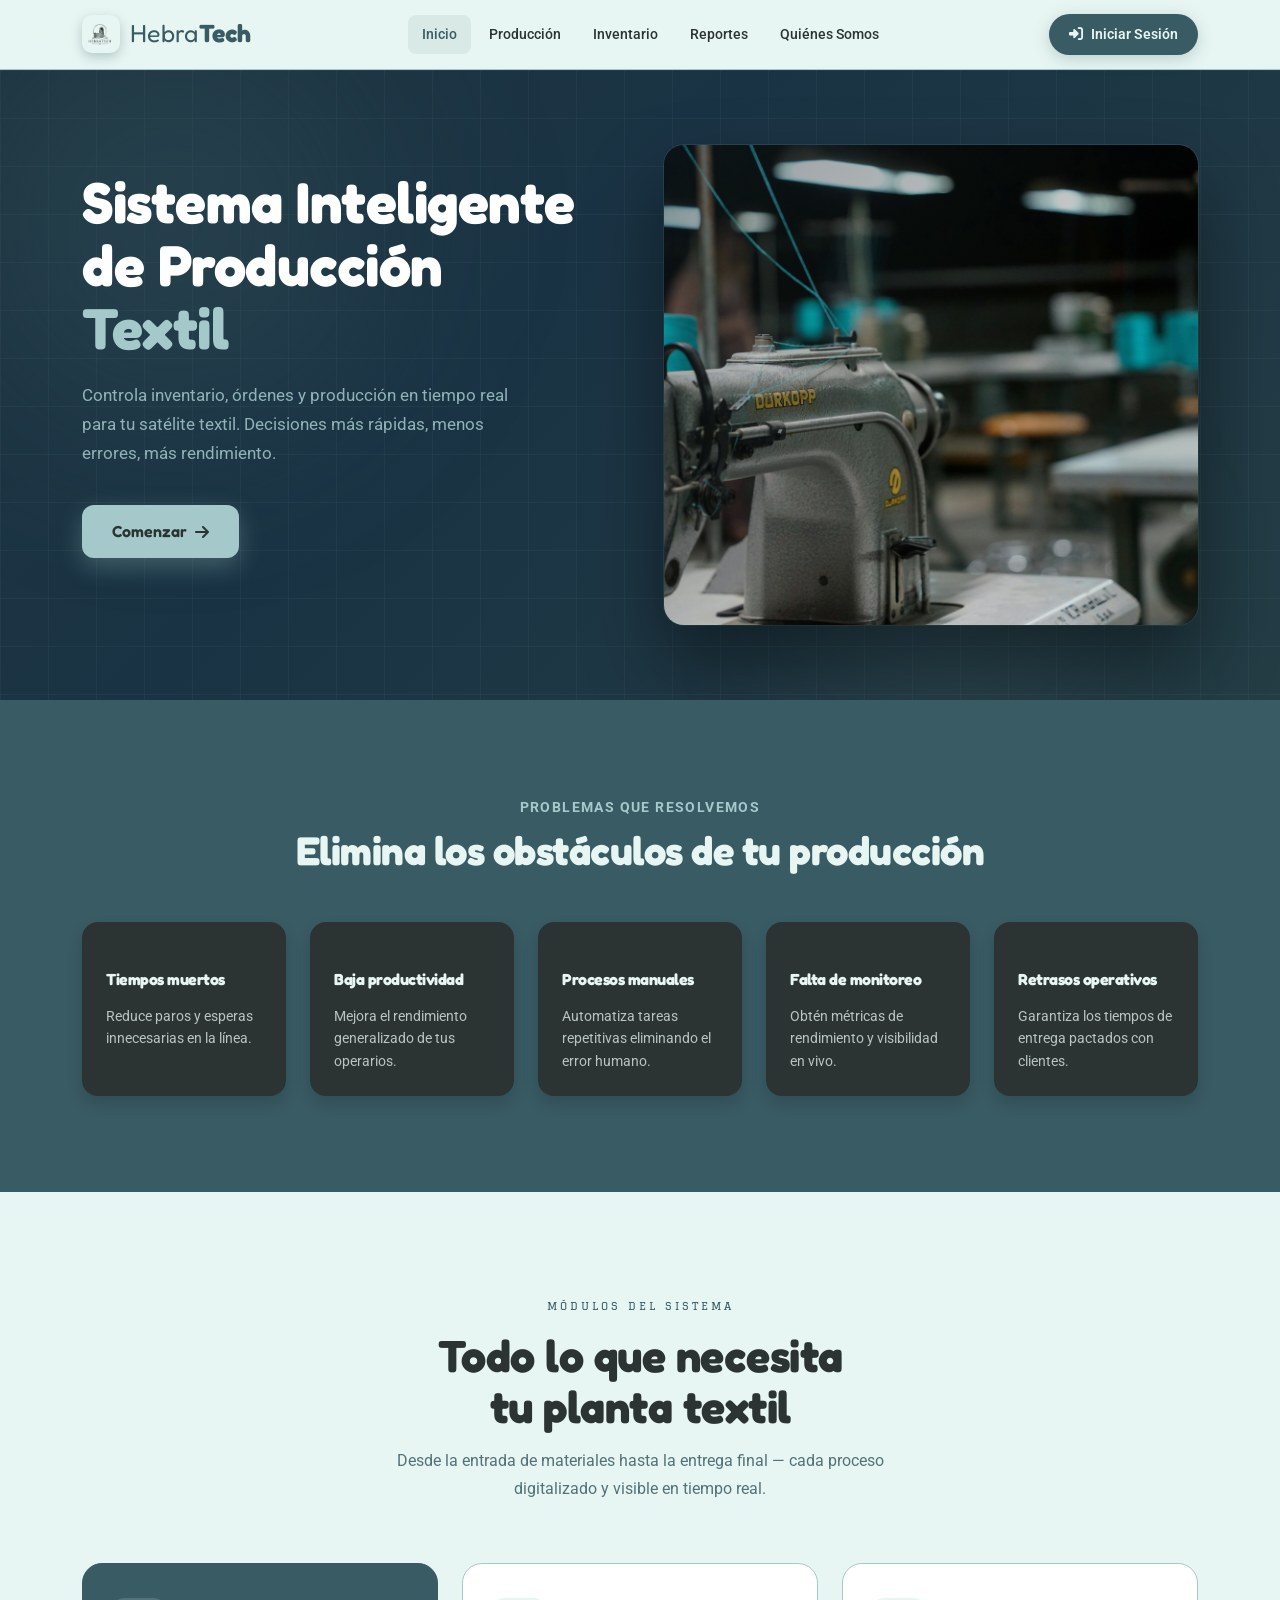
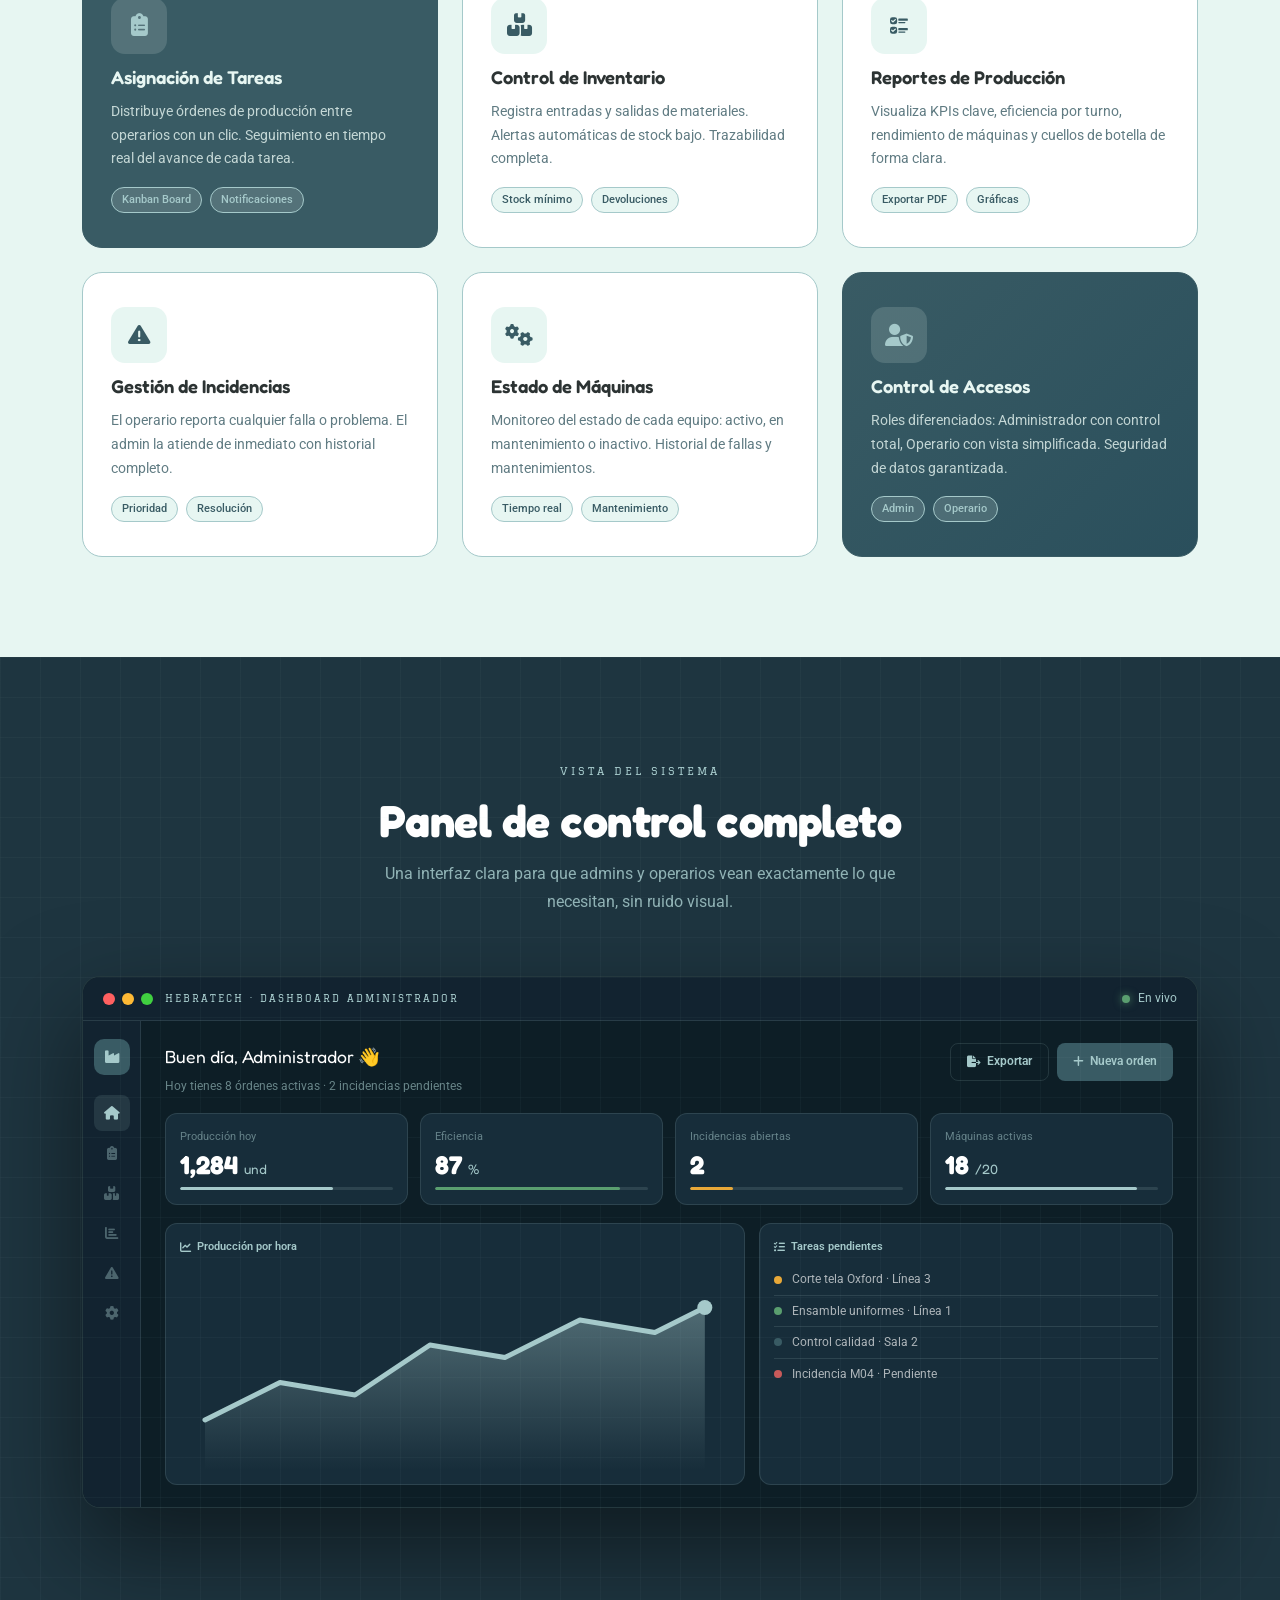
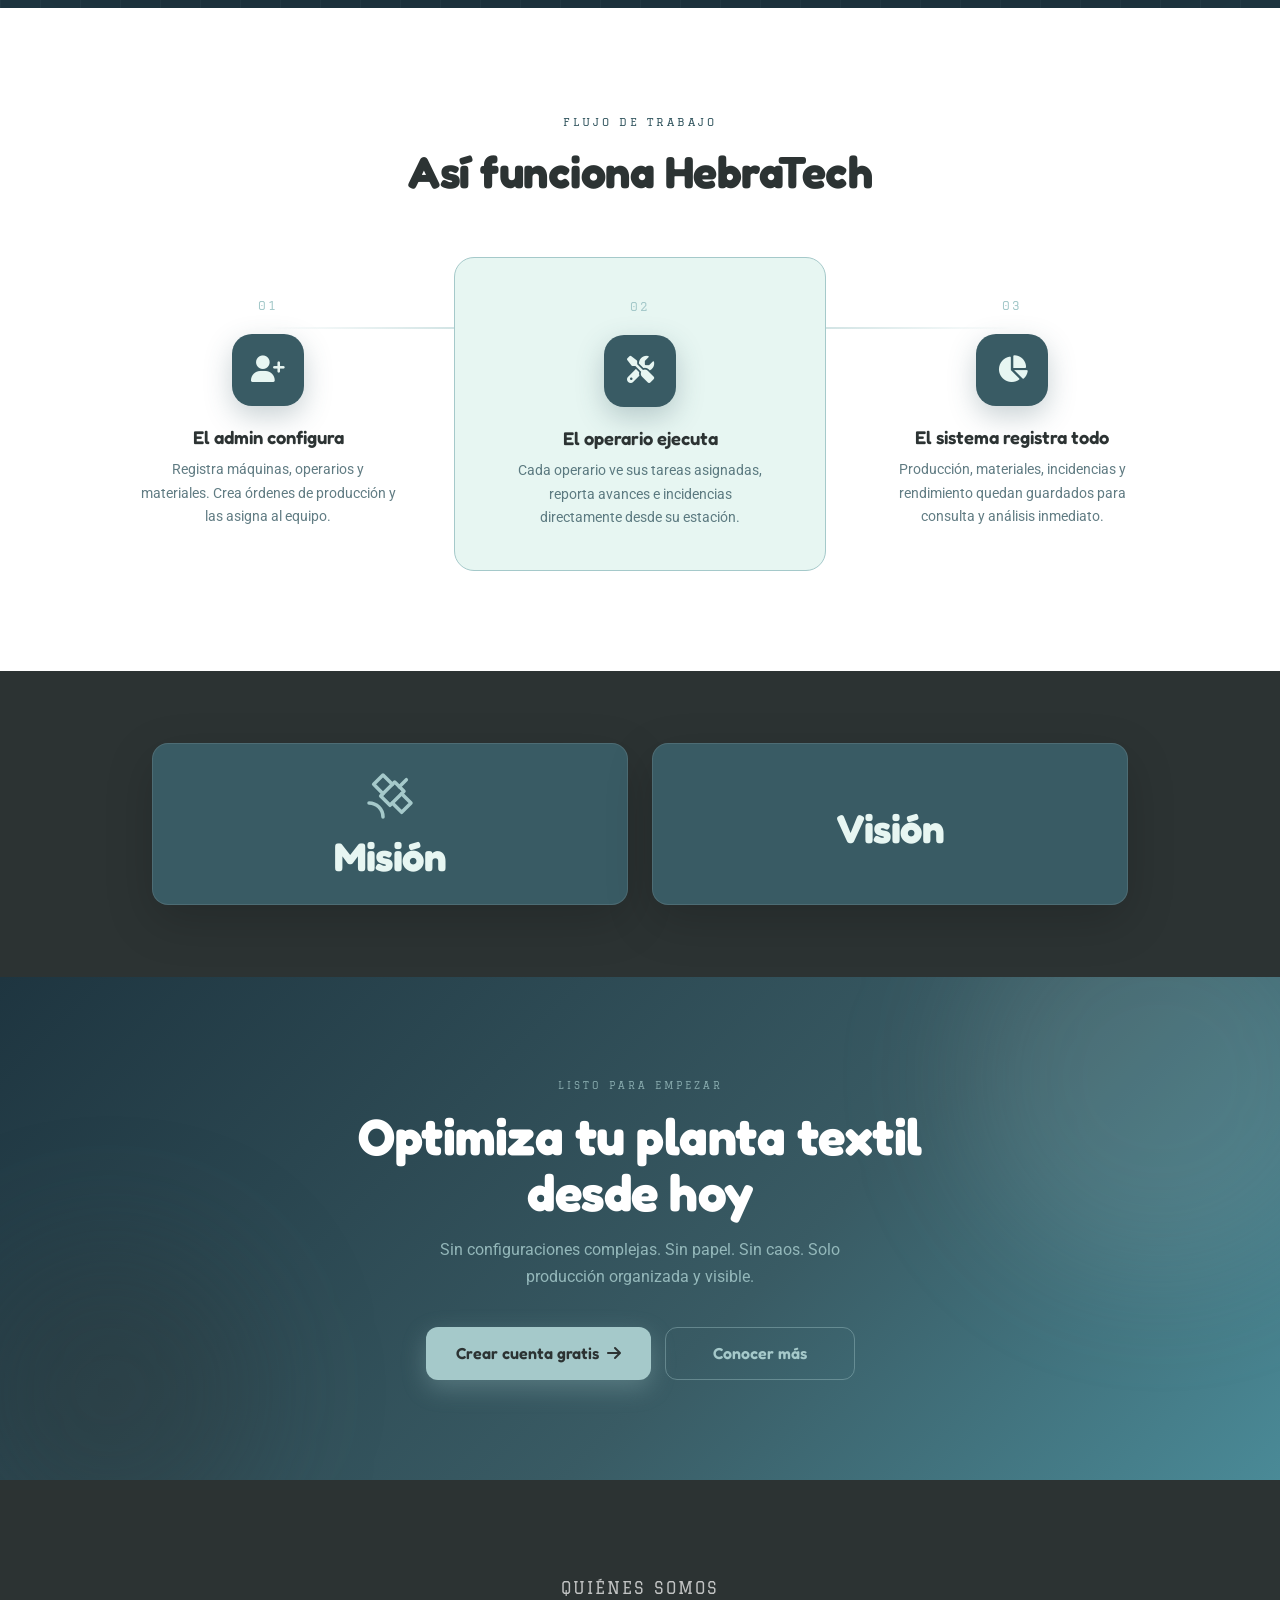
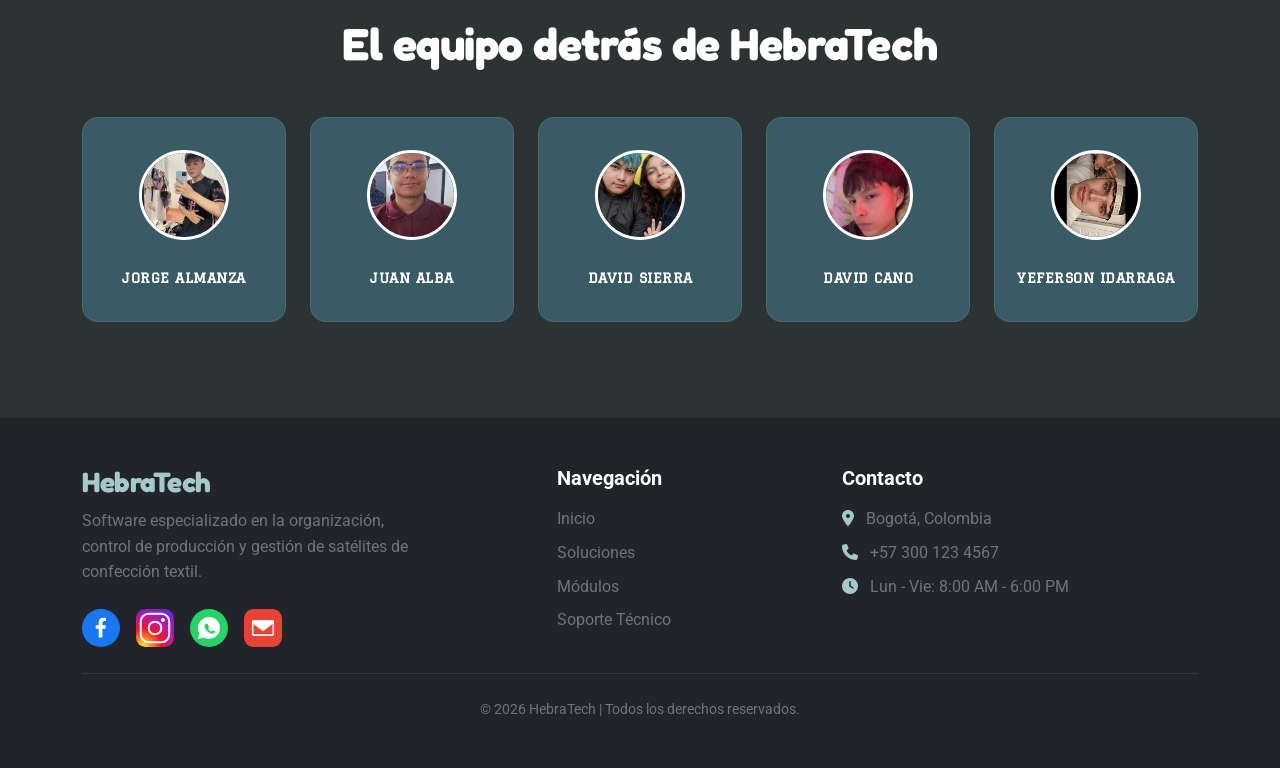
==== index.html @ 2d3fdfb0 "Frontend del proyecto adelantada" ====
<!DOCTYPE html>
<html lang="es">

<head>
    <meta charset="UTF-8" />
    <meta name="viewport" content="width=device-width, initial-scale=1.0" />
    <title>HebraTech | Sistema Inteligente de Producción Textil</title>

    <!-- Google Fonts -->
    <link rel="preconnect" href="https://fonts.googleapis.com" />
    <link rel="preconnect" href="https://fonts.gstatic.com" crossorigin />
    <link
        href="https://fonts.googleapis.com/css2?family=Fredoka:wght@400;500;600;700&family=Graduate&family=Roboto:wght@300;400;500;700&display=swap"
        rel="stylesheet" />

    <!-- Bootstrap 5 -->
    <link href="https://cdn.jsdelivr.net/npm/bootstrap@5.3.3/dist/css/bootstrap.min.css" rel="stylesheet" />

    <!-- Font Awesome 6 -->
    <link rel="stylesheet" href="https://cdnjs.cloudflare.com/ajax/libs/font-awesome/6.5.0/css/all.min.css" />

    <!-- Custom CSS -->
    <link rel="stylesheet" href="css/style.css" />
</head>

<body>

    <!-- ── NAVBAR ── -->
    <nav class="ht-navbar navbar navbar-expand-lg">
        <div class="container-xl">

            <a class="ht-brand" href="#">
                <div class="brand-icon">
                    <img src="img/logo.png" alt="logohebratech" style="width:100%;height:auto;" />
                </div>
                <span>Hebra<strong>Tech</strong></span>
            </a>

            <button class="navbar-toggler ht-toggler" type="button" data-bs-toggle="collapse" data-bs-target="#mainNav"
                aria-label="Menú">
                <i class="fas fa-bars"></i>
            </button>

            <div class="collapse navbar-collapse" id="mainNav">
                <ul class="navbar-nav mx-auto gap-1">
                    <li class="nav-item"><a class="ht-nav-link active" href="#">Inicio</a></li>
                    <li class="nav-item"><a class="ht-nav-link" href="#">Producción</a></li>
                    <li class="nav-item"><a class="ht-nav-link" href="#">Inventario</a></li>
                    <li class="nav-item"><a class="ht-nav-link" href="#">Reportes</a></li>
                    <li class="nav-item"><a class="ht-nav-link" href="quienessomos.html">Quiénes Somos</a></li>
                </ul>
                <a href="Iniciosesion.html" class="btn-ht-login">
                    <i class="fas fa-right-to-bracket"></i>
                    <span>Iniciar Sesión</span>
                </a>
            </div>

        </div>
    </nav>


    <!-- ── HERO ── -->
    <section class="ht-hero">
        <div class="hero-grid-overlay"></div>
        <div class="orb orb-1"></div>
        <div class="orb orb-2"></div>

        <div class="container-xl">
            <div class="row align-items-center g-5">

                <!-- Texto izquierda -->
                <div class="col-lg-6">
                    <h1 class="hero-title">
                        Sistema Inteligente<br>
                        de Producción<br>
                        <span class="title-accent">Textil</span>
                    </h1>
                    <p class="hero-sub">
                        Controla inventario, órdenes y producción en tiempo real
                        para tu satélite textil. Decisiones más rápidas, menos errores,
                        más rendimiento.
                    </p>
                    <div class="hero-actions">
                        <a href="Iniciosesion.html" class="btn-hero-primary">
                            Comenzar <i class="fas fa-arrow-right"></i>
                        </a>
                    </div>
                </div>

                <!-- Imagen derecha -->
                <div class="col-lg-6 d-none d-lg-block">
                    <div class="hero-img-wrap">
                        <img src="img/imagenhero.jpg" alt="Máquina de coser textil" class="hero-img" />
                        <div class="hero-img-overlay"></div>
                    </div>
                </div>

            </div>
        </div>
    </section>


    <!-- ── CARDS ──-->
    <section id="soluciones" class="py-5 bg-hb-fortaleza">
        <div class="container py-5">

            <div class="text-center mb-5">
                <p class="text-hb-mentalidad fw-bold text-uppercase mb-2 small tracking-wider">Problemas que resolvemos
                </p>
                <h2 class="fw-bold text-hb-atencion display-6">Elimina los obstáculos de tu producción</h2>
            </div>

            <div class="row row-cols-1 row-cols-md-3 row-cols-lg-5 g-4">
                <div class="col">
                    <div class="card h-100 bg-hb-actitud border-0 p-4 rounded-4 hover-effect shadow">
                        <div class="text-hb-mentalidad mb-4"><i class="bi bi-clock-history display-5"></i></div>
                        <h6 class="text-hb-atencion fw-bold mb-3">Tiempos muertos</h6>
                        <p class="text-hb-atencion opacity-75 mb-0 small">Reduce paros y esperas innecesarias en la
                            línea.</p>
                    </div>
                </div>
                <div class="col">
                    <div class="card h-100 bg-hb-actitud border-0 p-4 rounded-4 hover-effect shadow">
                        <div class="text-hb-mentalidad mb-4"><i class="bi bi-person-down display-5"></i></div>
                        <h6 class="text-hb-atencion fw-bold mb-3">Baja productividad</h6>
                        <p class="text-hb-atencion opacity-75 mb-0 small">Mejora el rendimiento generalizado de tus
                            operarios.</p>
                    </div>
                </div>
                <div class="col">
                    <div class="card h-100 bg-hb-actitud border-0 p-4 rounded-4 hover-effect shadow">
                        <div class="text-hb-mentalidad mb-4"><i class="bi bi-layers display-5"></i></div>
                        <h6 class="text-hb-atencion fw-bold mb-3">Procesos manuales</h6>
                        <p class="text-hb-atencion opacity-75 mb-0 small">Automatiza tareas repetitivas eliminando el
                            error humano.</p>
                    </div>
                </div>
                <div class="col">
                    <div class="card h-100 bg-hb-actitud border-0 p-4 rounded-4 hover-effect shadow">
                        <div class="text-hb-mentalidad mb-4"><i class="bi bi-bar-chart-line display-5"></i></div>
                        <h6 class="text-hb-atencion fw-bold mb-3">Falta de monitoreo</h6>
                        <p class="text-hb-atencion opacity-75 mb-0 small">Obtén métricas de rendimiento y visibilidad en
                            vivo.</p>
                    </div>
                </div>
                <div class="col">
                    <div class="card h-100 bg-hb-actitud border-0 p-4 rounded-4 hover-effect shadow">
                        <div class="text-hb-mentalidad mb-4"><i class="bi bi-truck display-5"></i></div>
                        <h6 class="text-hb-atencion fw-bold mb-3">Retrasos operativos</h6>
                        <p class="text-hb-atencion opacity-75 mb-0 small">Garantiza los tiempos de entrega pactados con
                            clientes.</p>
                    </div>
                </div>
            </div>
        </div>
    </section>

    <!-- ── FEATURES ── -->
    <section class="ht-features" id="features">
        <div class="container-xl">
            <div class="text-center section-head">
                <div class="section-eyebrow">MÓDULOS DEL SISTEMA</div>
                <h2 class="section-title">Todo lo que necesita<br>tu planta textil</h2>
                <p class="section-sub">
                    Desde la entrada de materiales hasta la entrega final —
                    cada proceso digitalizado y visible en tiempo real.
                </p>
            </div>

            <div class="row g-4 feat-grid">
                <div class="col-md-6 col-lg-4">
                    <div class="feat-card fc-dark">
                        <div class="fc-icon"><i class="fas fa-clipboard-list"></i></div>
                        <h5>Asignación de Tareas</h5>
                        <p>Distribuye órdenes de producción entre operarios con un clic. Seguimiento en tiempo real del
                            avance de cada tarea.</p>
                        <div class="fc-footer">
                            <span class="fc-tag">Kanban Board</span>
                            <span class="fc-tag">Notificaciones</span>
                        </div>
                    </div>
                </div>
                <div class="col-md-6 col-lg-4">
                    <div class="feat-card">
                        <div class="fc-icon"><i class="fas fa-boxes-stacked"></i></div>
                        <h5>Control de Inventario</h5>
                        <p>Registra entradas y salidas de materiales. Alertas automáticas de stock bajo. Trazabilidad
                            completa.</p>
                        <div class="fc-footer">
                            <span class="fc-tag">Stock mínimo</span>
                            <span class="fc-tag">Devoluciones</span>
                        </div>
                    </div>
                </div>
                <div class="col-md-6 col-lg-4">
                    <div class="feat-card">
                        <div class="fc-icon">
                            <svg xmlns="http://www.w3.org/2000/svg" width="19" height="19" fill="currentColor"
                                class="bi bi-ui-checks" viewBox="0 0 16 16">
                                <path
                                    d="M7 2.5a.5.5 0 0 1 .5-.5h7a.5.5 0 0 1 .5.5v1a.5.5 0 0 1-.5.5h-7a.5.5 0 0 1-.5-.5zM2 1a2 2 0 0 0-2 2v2a2 2 0 0 0 2 2h2a2 2 0 0 0 2-2V3a2 2 0 0 0-2-2zm0 8a2 2 0 0 0-2 2v2a2 2 0 0 0 2 2h2a2 2 0 0 0 2-2v-2a2 2 0 0 0-2-2zm.854-3.646a.5.5 0 0 1-.708 0l-1-1a.5.5 0 1 1 .708-.708l.646.647 1.646-1.647a.5.5 0 1 1 .708.708zm0 8a.5.5 0 0 1-.708 0l-1-1a.5.5 0 0 1 .708-.708l.646.647 1.646-1.647a.5.5 0 0 1 .708.708zM7 10.5a.5.5 0 0 1 .5-.5h7a.5.5 0 0 1 .5.5v1a.5.5 0 0 1-.5.5h-7a.5.5 0 0 1-.5-.5zm0-5a.5.5 0 0 1 .5-.5h5a.5.5 0 0 1 0 1h-5a.5.5 0 0 1-.5-.5m0 8a.5.5 0 0 1 .5-.5h5a.5.5 0 0 1 0 1h-5a.5.5 0 0 1-.5-.5" />
                            </svg>
                        </div>
                        <h5>Reportes de Producción</h5>
                        <p>Visualiza KPIs clave, eficiencia por turno, rendimiento de máquinas y cuellos de botella de
                            forma clara.</p>
                        <div class="fc-footer">
                            <span class="fc-tag">Exportar PDF</span>
                            <span class="fc-tag">Gráficas</span>
                        </div>
                    </div>
                </div>
                <div class="col-md-6 col-lg-4">
                    <div class="feat-card">
                        <div class="fc-icon"><i class="fas fa-triangle-exclamation"></i></div>
                        <h5>Gestión de Incidencias</h5>
                        <p>El operario reporta cualquier falla o problema. El admin la atiende de inmediato con
                            historial completo.</p>
                        <div class="fc-footer">
                            <span class="fc-tag">Prioridad</span>
                            <span class="fc-tag">Resolución</span>
                        </div>
                    </div>
                </div>
                <div class="col-md-6 col-lg-4">
                    <div class="feat-card">
                        <div class="fc-icon"><i class="fas fa-gears"></i></div>
                        <h5>Estado de Máquinas</h5>
                        <p>Monitoreo del estado de cada equipo: activo, en mantenimiento o inactivo. Historial de fallas
                            y mantenimientos.</p>
                        <div class="fc-footer">
                            <span class="fc-tag">Tiempo real</span>
                            <span class="fc-tag">Mantenimiento</span>
                        </div>
                    </div>
                </div>
                <div class="col-md-6 col-lg-4">
                    <div class="feat-card fc-accent">
                        <div class="fc-icon"><i class="fas fa-user-shield"></i></div>
                        <h5>Control de Accesos</h5>
                        <p>Roles diferenciados: Administrador con control total, Operario con vista simplificada.
                            Seguridad de datos garantizada.</p>
                        <div class="fc-footer">
                            <span class="fc-tag">Admin</span>
                            <span class="fc-tag">Operario</span>
                        </div>
                    </div>
                </div>
            </div>
        </div>
    </section>

    <!-- ── DASHBOARD PREVIEW ── -->
    <section class="ht-preview" id="demo">
        <div class="container-xl">
            <div class="text-center section-head">
                <div class="section-eyebrow" style="color:var(--accent)">VISTA DEL SISTEMA</div>
                <h2 class="section-title" style="color:#fff">Panel de control completo</h2>
                <p class="section-sub" style="color:var(--accent)">
                    Una interfaz clara para que admins y operarios vean exactamente lo que necesitan, sin ruido visual.
                </p>
            </div>

            <div class="full-dash-wrap">
                <div class="full-dash-topbar">
                    <div class="dash-dots">
                        <span class="dot dot-r"></span>
                        <span class="dot dot-y"></span>
                        <span class="dot dot-g"></span>
                    </div>
                    <span
                        style="font-family:var(--ff-label);font-size:0.65rem;letter-spacing:2px;color:var(--accent);margin-left:12px">
                        HEBRATECH · DASHBOARD ADMINISTRADOR
                    </span>
                    <div class="ms-auto d-flex gap-2 align-items-center">
                        <span class="live-dot"></span>
                        <span style="font-size:0.75rem;color:var(--accent)">En vivo</span>
                    </div>
                </div>

                <div class="full-dash-body">
                    <!-- Sidebar -->
                    <div class="full-dash-sidebar">
                        <div class="sidebar-logo"><i class="fas fa-industry"></i></div>
                        <div class="sidebar-nav">
                            <div class="sb-item active"><i class="fas fa-house"></i></div>
                            <div class="sb-item"><i class="fas fa-clipboard-list"></i></div>
                            <div class="sb-item"><i class="fas fa-boxes-stacked"></i></div>
                            <div class="sb-item"><i class="fas fa-chart-bar"></i></div>
                            <div class="sb-item"><i class="fas fa-triangle-exclamation"></i></div>
                            <div class="sb-item"><i class="fas fa-gear"></i></div>
                        </div>
                    </div>

                    <!-- Main area -->
                    <div class="full-dash-main">
                        <div class="fd-greeting">
                            <div>
                                <p class="fd-greeting-title">Buen día, Administrador <span>👋</span></p>
                                <p class="fd-greeting-sub">Hoy tienes 8 órdenes activas · 2 incidencias pendientes</p>
                            </div>
                            <div class="d-flex gap-2">
                                <button class="fd-btn-outline"><i class="fas fa-file-export"></i> Exportar</button>
                                <button class="fd-btn-primary"><i class="fas fa-plus"></i> Nueva orden</button>
                            </div>
                        </div>

                        <div class="fd-kpi-row">
                            <div class="fd-kpi">
                                <span class="fd-kpi-label">Producción hoy</span>
                                <span class="fd-kpi-val">1,284 <small>und</small></span>
                                <div class="fd-kpi-bar">
                                    <div style="width:72%"></div>
                                </div>
                            </div>
                            <div class="fd-kpi">
                                <span class="fd-kpi-label">Eficiencia</span>
                                <span class="fd-kpi-val">87 <small>%</small></span>
                                <div class="fd-kpi-bar">
                                    <div style="width:87%;background:#5a9e6f"></div>
                                </div>
                            </div>
                            <div class="fd-kpi">
                                <span class="fd-kpi-label">Incidencias abiertas</span>
                                <span class="fd-kpi-val">2</span>
                                <div class="fd-kpi-bar">
                                    <div style="width:20%;background:#e8a838"></div>
                                </div>
                            </div>
                            <div class="fd-kpi">
                                <span class="fd-kpi-label">Máquinas activas</span>
                                <span class="fd-kpi-val">18 <small>/20</small></span>
                                <div class="fd-kpi-bar">
                                    <div style="width:90%"></div>
                                </div>
                            </div>
                        </div>

                        <div class="fd-bottom-row">
                            <div class="fd-mini-chart">
                                <p class="fd-section-title"><i class="fas fa-chart-line"></i> Producción por hora</p>
                                <svg viewBox="0 0 220 80" xmlns="http://www.w3.org/2000/svg">
                                    <defs>
                                        <linearGradient id="lineGrad" x1="0" y1="0" x2="0" y2="1">
                                            <stop offset="0%" stop-color="#A5C9CA" stop-opacity="0.4" />
                                            <stop offset="100%" stop-color="#A5C9CA" stop-opacity="0" />
                                        </linearGradient>
                                    </defs>
                                    <path d="M10,60 L40,45 L70,50 L100,30 L130,35 L160,20 L190,25 L210,15" fill="none"
                                        stroke="#A5C9CA" stroke-width="2" stroke-linecap="round"
                                        stroke-linejoin="round" />
                                    <path
                                        d="M10,60 L40,45 L70,50 L100,30 L130,35 L160,20 L190,25 L210,15 L210,80 L10,80 Z"
                                        fill="url(#lineGrad)" />
                                    <circle cx="210" cy="15" r="3" fill="#A5C9CA" />
                                </svg>
                            </div>
                            <div class="fd-tasks-mini">
                                <p class="fd-section-title"><i class="fas fa-list-check"></i> Tareas pendientes</p>
                                <div class="fd-task-item">
                                    <span class="fd-task-dot" style="background:#e8a838"></span>
                                    <span>Corte tela Oxford · Línea 3</span>
                                </div>
                                <div class="fd-task-item">
                                    <span class="fd-task-dot" style="background:#5a9e6f"></span>
                                    <span>Ensamble uniformes · Línea 1</span>
                                </div>
                                <div class="fd-task-item">
                                    <span class="fd-task-dot" style="background:#395B64"></span>
                                    <span>Control calidad · Sala 2</span>
                                </div>
                                <div class="fd-task-item">
                                    <span class="fd-task-dot" style="background:#c85a5a"></span>
                                    <span>Incidencia M04 · Pendiente</span>
                                </div>
                            </div>
                        </div>
                    </div>
                </div>
            </div>
        </div>
    </section>

    <!-- ── HOW IT WORKS ── -->
    <section class="ht-how">
        <div class="container-xl">
            <div class="text-center section-head">
                <div class="section-eyebrow">FLUJO DE TRABAJO</div>
                <h2 class="section-title">Así funciona HebraTech</h2>
            </div>

            <div class="row g-0 how-timeline">
                <div class="col-md-4">
                    <div class="how-step">
                        <div class="how-num">01</div>
                        <div class="how-icon"><i class="fas fa-user-plus"></i></div>
                        <h5>El admin configura</h5>
                        <p>Registra máquinas, operarios y materiales. Crea órdenes de producción y las asigna al equipo.
                        </p>
                    </div>
                </div>
                <div class="col-md-4">
                    <div class="how-step how-step-mid">
                        <div class="how-num">02</div>
                        <div class="how-icon"><i class="fas fa-screwdriver-wrench"></i></div>
                        <h5>El operario ejecuta</h5>
                        <p>Cada operario ve sus tareas asignadas, reporta avances e incidencias directamente desde su
                            estación.</p>
                    </div>
                </div>
                <div class="col-md-4">
                    <div class="how-step">
                        <div class="how-num">03</div>
                        <div class="how-icon"><i class="fas fa-chart-pie"></i></div>
                        <h5>El sistema registra todo</h5>
                        <p>Producción, materiales, incidencias y rendimiento quedan guardados para consulta y análisis
                            inmediato.</p>
                    </div>
                </div>
            </div>
        </div>
    </section>

    <!-- ── Mision Y Vision ── -->
     <section id="mision-vision" class="py-5 bg-hb-actitud">
        <div class="container py-4"> 
            <div class="row row-cols-1 row-cols-md-2 g-4 justify-content-center mx-auto" style="max-width: 1000px;">
                
                <div class="col">
                    <div class="mv-interactive-card h-100 bg-hb-fortaleza p-4 rounded-4 shadow-lg text-center border border-light border-opacity-10">
                        <div class="mv-initial-content">
                            <svg xmlns="http://www.w3.org/2000/svg" width="1em" height="1em" viewBox="0 0 24 24" fill="none" stroke="currentColor" stroke-width="1.5" stroke-linecap="round" stroke-linejoin="round" class="display-4 text-hb-mentalidad mb-2 d-block mx-auto">
                                <path d="M13 7 9 3 5 7l4 4"/>
                                <path d="m17 11 4 4-4 4-4-4"/>
                                <path d="m8 12 4 4 6-6-4-4Z"/>
                                <path d="m16 8 3-3"/>
                                <path d="M9 21a6 6 0 0 0-6-6"/>
                            </svg>
                            <h3 class="display-6 fw-bold text-hb-atencion mb-0">Misión</h3>
                        </div>
                        <div class="mv-hidden-content">
                            <p class="text-hb-atencion fs-6 lh-base mb-0 pt-3 border-top border-light border-opacity-10">
                                Desarrollar soluciones tecnológicas innovadoras que optimicen la organización y gestión de los satélites de confección textil, impulsando su productividad, control operativo y eficiencia competitiva en la industria.
                            </p>
                        </div>
                    </div>
                </div>

                <div class="col">
                    <div class="mv-interactive-card h-100 bg-hb-fortaleza p-4 rounded-4 shadow-lg text-center border border-light border-opacity-10">
                        <div class="mv-initial-content">
                            <i class="bi bi-rocket-takeoff display-4 text-hb-mentalidad mb-2 d-block"></i>
                            <h3 class="display-6 fw-bold text-hb-atencion mb-0">Visión</h3>
                        </div>
                        <div class="mv-hidden-content">
                            <p class="text-hb-atencion fs-6 lh-base mb-0 pt-3 border-top border-light border-opacity-10">
                                Ser la plataforma líder en modernización textil, reconocida por transformar la manufactura y los satélites de confección mediante herramientas digitales accesibles, eficientes y de alto impacto estructural.
                            </p>
                        </div>
                    </div>
                </div>

            </div>
        </div>
    </section>

    <!-- ── CTA BANNER ── -->
    <section class="ht-cta">
        <div class="cta-orb cta-orb-1"></div>
        <div class="cta-orb cta-orb-2"></div>
        <div class="container-xl position-relative" style="z-index:2">
            <div class="row justify-content-center text-center">
                <div class="col-lg-7">
                    <div class="cta-eyebrow">LISTO PARA EMPEZAR</div>
                    <h2 class="cta-title">Optimiza tu planta textil<br>desde hoy</h2>
                    <p class="cta-sub">Sin configuraciones complejas. Sin papel. Sin caos. Solo producción organizada y
                        visible.</p>
                    <div class="cta-actions">
                        <a href="Iniciosesion.html" class="btn-hero-primary btn-cta">
                            Crear cuenta gratis <i class="fas fa-arrow-right"></i>
                        </a>
                        <a href="quienessomos.html" class="btn-hero-ghost btn-cta">
                            Conocer más
                        </a>
                    </div>
                </div>
            </div>
        </div>
    </section>

    <!-- Desarrolladores -->
    <section class="team-section" id="equipo">
        <div class="container">
            <div class="text-center mb-5 fade-up">
                <p class="section-label" style="color: var(--white); opacity: .7; text-transform: uppercase; letter-spacing: 2px;">Quiénes somos</p>
                <h2 class="section-title" style="color: var(--white);">El equipo detrás de HebraTech</h2>
            </div>
            
            <div class="row row-cols-2 row-cols-md-3 row-cols-lg-5 g-4 justify-content-center">

                <div class="col fade-up">
                    <div class="team-card">
                        <div class="team-avatar">
                            <img src="img/jorge.jpeg" alt="Jorge Almanza">
                        </div>
                        <div class="team-name">Jorge Almanza</div>
                    </div>
                </div>

                <div class="col fade-up">
                    <div class="team-card">
                        <div class="team-avatar">
                            <img src="img/juanalba.jpeg" alt="Juan Alba">
                        </div>
                        <div class="team-name">Juan Alba</div>
                    </div>
                </div>

                <div class="col fade-up">
                    <div class="team-card">
                        <div class="team-avatar">
                            <img src="img/david.png" alt="David Sierra">
                        </div>
                        <div class="team-name">David Sierra</div>
                    </div>
                </div>

                <div class="col fade-up">
                    <div class="team-card">
                        <div class="team-avatar">
                            <img src="img/santiago.jpeg" alt="David Cano">
                        </div>
                        <div class="team-name">David Cano</div>
                    </div>
                </div>

                <div class="col fade-up">
                    <div class="team-card">
                        <div class="team-avatar">
                            <img src="img/yeferson.jpeg" alt="Yeferson Idarraga">
                        </div>
                        <div class="team-name">Yeferson Idarraga</div>
                    </div>
                </div>

            </div>
        </div>
    </section>


    <!-- FOOTER -->
    <footer class="bg-dark text-white p-5" id="contacto">
        <div class="container">
            <div class="row text-center text-md-start gy-4">

                <div class="col-md-5">
                    <h3 class="fw-bold text-success" style="color: #A5C9CA !important;">HebraTech</h3>
                    <p class="text-secondary mb-4" style="max-width: 350px;">
                        Software especializado en la organización, control de producción y gestión de satélites de confección textil.
                    </p>
                    
                    <div class="d-flex justify-content-center justify-content-md-start gap-3 mt-3">
                        <a href="#" class="social-btn" title="Facebook">
                            <svg xmlns="http://www.w3.org/2000/svg" viewBox="0 0 48 48" width="38" height="38">
                                <circle cx="24" cy="24" r="24" fill="#1877F2" />
                                <path fill="#fff" d="M29.5 25l.7-4.5H25.8v-2.9c0-1.2.6-2.4 2.5-2.4h1.9v-3.8s-1.7-.3-3.4-.3c-3.5 0-5.7 2.1-5.7 5.9V20.5h-3.8V25h3.8v10.9c.8.1 1.5.1 2.3.1s1.6-.1 2.3-.1V25z" />
                            </svg>
                        </a>
                        <a href="#" class="social-btn" title="Instagram">
                            <svg xmlns="http://www.w3.org/2000/svg" viewBox="0 0 48 48" width="38" height="38">
                                <radialGradient id="ig1" cx="19%" cy="99%" r="108%">
                                    <stop offset="0%" stop-color="#FFD521" />
                                    <stop offset="5%" stop-color="#FFD521" />
                                    <stop offset="45%" stop-color="#F3122A" />
                                    <stop offset="70%" stop-color="#C2189A" />
                                    <stop offset="100%" stop-color="#7024D0" />
                                </radialGradient>
                                <rect width="48" height="48" rx="12" fill="url(#ig1)" />
                                <rect x="6" y="6" width="36" height="36" rx="10" fill="none" stroke="#fff" stroke-width="2.5" />
                                <circle cx="24" cy="24" r="8" fill="none" stroke="#fff" stroke-width="2.5" />
                                <circle cx="34" cy="14" r="2.5" fill="#fff" />
                            </svg>
                        </a>
                        <a href="#" class="social-btn" title="WhatsApp">
                            <svg xmlns="http://www.w3.org/2000/svg" viewBox="0 0 48 48" width="38" height="38">
                                <circle cx="24" cy="24" r="24" fill="#25D366" />
                                <path fill="#fff" d="M24 10C16.3 10 10 16.3 10 24c0 2.4.7 4.8 1.9 6.8L10 38l7.5-1.9c2 1.1 4.2 1.7 6.5 1.7 7.7 0 14-6.3 14-14S31.7 10 24 10zm7.3 19.3c-.3.9-1.8 1.7-2.5 1.8-.6.1-1.4.1-2.3-.1-3.1-.8-5.1-3-6.8-5.4-1-1.4-1.4-2.6-1.4-3.7 0-1.2.6-2.1 1.1-2.6.5-.5 1-.6 1.4-.6h1c.3 0 .6.2.8.7l1.2 3c.2.5.1.9-.1 1.3l-.7.8c-.2.2-.2.5 0 .7 1 1.5 2.2 2.5 3.8 3.2.3.1.5.1.7-.1l.7-.9c.3-.4.7-.5 1.1-.3l2.7 1.3c.5.2.8.5.5 1.4z" />
                            </svg>
                        </a>
                        <a href="mailto:contacto@hebratech.co" class="social-btn" title="Correo">
                            <svg xmlns="http://www.w3.org/2000/svg" viewBox="0 0 48 48" width="38" height="38">
                                <rect width="48" height="48" rx="12" fill="#EA4335" />
                                <path fill="#fff" d="M10 16v16a2 2 0 002 2h24a2 2 0 002-2V16a2 2 0 00-2-2H12a2 2 0 00-2 2zm2 0l12 9 12-9H12zm0 16V19l12 9 12-9v13H12z" />
                            </svg>
                        </a>
                    </div>
                </div>

                <div class="col-md-3">
                    <h5 class="fw-bold mb-3" style="color: #ffffff;">Navegación</h5>
                    <ul class="list-unstyled d-flex flex-column gap-2">
                        <li><a href="#" class="text-secondary text-decoration-none hover-link">Inicio</a></li>
                        <li><a href="#soluciones" class="text-secondary text-decoration-none hover-link">Soluciones</a></li>
                        <li><a href="#features" class="text-secondary text-decoration-none hover-link">Módulos</a></li>
                        <li><a href="#contacto" class="text-secondary text-decoration-none hover-link">Soporte Técnico</a></li>
                    </ul>
                </div>

                <div class="col-md-4">
                    <h5 class="fw-bold mb-3" style="color: #ffffff;">Contacto</h5>
                    <ul class="list-unstyled d-flex flex-column gap-2 text-secondary">
                        <li><i class="fas fa-location-dot me-2" style="color: #A5C9CA;"></i> Bogotá, Colombia</li>
                        <li><i class="fas fa-phone me-2" style="color: #A5C9CA;"></i> +57 300 123 4567</li>
                        <li><i class="fas fa-clock me-2" style="color: #A5C9CA;"></i> Lun - Vie: 8:00 AM - 6:00 PM</li>
                    </ul>
                </div>

            </div>

            <hr class="border-secondary my-4">

            <div class="text-center text-secondary small">
                <p class="mb-0">© 2026 HebraTech | Todos los derechos reservados.</p>
            </div>
        </div>
    </footer>

    <!-- Bootstrap JS -->
    <script>
        // Intersection Observer para las animaciones de aparición
        const observer = new IntersectionObserver((entries) => {
            entries.forEach(e => {
                // Añadimos tanto 'in-view' como 'visible' para asegurar compatibilidad con tu CSS
                if (e.isIntersecting) {
                    e.target.classList.add('in-view');
                    e.target.classList.add('visible');
                }
            });
        }, { threshold: 0.15 });

        // IMPORTANTE: Añadimos '.fade-up' al final de este selector
        document.querySelectorAll('.stat-card, .feat-card, .how-step, .fd-kpi, .fade-up').forEach(el => observer.observe(el));
    </script>

</body>

</html>
---- css/style.css ----
:root {
  --primary:       #395B64;
  --primary-dark:  #2C3333;
  --primary-deep:  #1e3540;
  --accent:        #A5C9CA;
  --bg-light:      #E7F6F2;
  --white:         #ffffff;
  --border:        rgba(165, 201, 202, 0.3);
  --border-solid:  #A5C9CA;

  --dash-bg:       #0d1e26;
  --dash-surface:  #122330;
  --dash-card:     #172d3a;
  --dash-border:   rgba(165, 201, 202, 0.15);

  --success:  #5a9e6f;
  --warning:  #e8a838;
  --danger:   #c85a5a;
  --inactive: #4a6370;

  --ff-display: 'Fredoka', sans-serif;
  --ff-label:   'Graduate', serif;
  --ff-body:    'Roboto', sans-serif;

  --section-py: 100px;
}

*, *::before, *::after { box-sizing: border-box; margin: 0; padding: 0; }

html { scroll-behavior: smooth; }

body {
  font-family: var(--ff-body);
  background-color: var(--bg-light);
  color: var(--primary-dark);
  overflow-x: hidden;
  line-height: 1.6;
}


/* ──────────────────────────────────────────
   1. NAVBAR
────────────────────────────────────────── */
.ht-navbar {
  background: rgba(231, 246, 242, 0.88);
  backdrop-filter: blur(16px);
  -webkit-backdrop-filter: blur(16px);
  border-bottom: 1px solid var(--border-solid);
  padding: 14px 0;
  position: sticky;
  top: 0;
  z-index: 1050;
  transition: box-shadow 0.3s;
}

.ht-navbar.scrolled {
  box-shadow: 0 4px 24px rgba(57, 91, 100, 0.12);
}

.ht-brand {
  display: flex;
  align-items: center;
  gap: 10px;
  text-decoration: none;
  font-family: var(--ff-display);
  font-size: 1.55rem;
  color: var(--primary);
  font-weight: 400;
  letter-spacing: 0.3px;
  flex-shrink: 0;
}
.ht-brand strong { font-weight: 700; }

.brand-icon {
  width: 38px; height: 38px;
  border-radius: 10px;
  display: flex; align-items: center; justify-content: center;
  color: var(--bg-light);
  font-size: 0.95rem;
  flex-shrink: 0;
  box-shadow: 0 4px 12px rgba(57,91,100,0.3);
}

.ht-nav-link {
  font-family: var(--ff-body);
  font-size: 0.88rem;
  font-weight: 500;
  color: var(--primary-dark);
  text-decoration: none;
  padding: 8px 14px;
  border-radius: 8px;
  transition: all 0.2s;
  display: block;
}
.ht-nav-link:hover,
.ht-nav-link.active {
  color: var(--primary);
  background: rgba(57, 91, 100, 0.08);
}

.btn-ht-login {
  display: flex;
  align-items: center;
  gap: 8px;
  background: var(--primary);
  color: var(--bg-light);
  font-family: var(--ff-body);
  font-weight: 600;
  font-size: 0.88rem;
  padding: 9px 20px;
  border-radius: 50px;
  text-decoration: none;
  transition: all 0.3s ease;
  white-space: nowrap;
  box-shadow: 0 4px 16px rgba(57,91,100,0.25);
}
.btn-ht-login:hover {
  background: var(--primary-dark);
  color: var(--bg-light);
  transform: translateY(-1px);
  box-shadow: 0 6px 20px rgba(57,91,100,0.32);
}

.ht-toggler {
  background: transparent;
  border: none;
  color: var(--primary);
  font-size: 1.2rem;
  padding: 4px 8px;
}


/* ──────────────────────────────────────────
   2. BODY
────────────────────────────────────────── */
.ht-hero {
  background: linear-gradient(135deg, var(--primary-deep) 0%, #1a3344 40%, #243d45 100%);
  min-height: 70vh;
  display: flex;
  align-items: center;
  padding: 30px;
  position: relative;
  overflow: hidden;
}

.hero-grid-overlay {
  position: absolute;
  inset: 0;
  background-image:
    linear-gradient(rgba(165,201,202,0.05) 1px, transparent 1px),
    linear-gradient(90deg, rgba(165,201,202,0.05) 1px, transparent 1px);
  background-size: 48px 48px;
  pointer-events: none;
}

.orb {
  position: absolute;
  border-radius: 50%;
  pointer-events: none;
  filter: blur(80px);
}
.orb-1 {
  width: 550px; height: 550px;
  background: radial-gradient(circle, rgba(57,91,100,0.45) 0%, transparent 70%);
  top: -120px; left: -100px;
  animation: orbFloat 8s ease-in-out infinite alternate;
}
.orb-2 {
  width: 400px; height: 400px;
  background: radial-gradient(circle, rgba(165,201,202,0.18) 0%, transparent 70%);
  bottom: -60px; right: 10%;
  animation: orbFloat 10s ease-in-out infinite alternate-reverse;
}
@keyframes orbFloat {
  from { transform: translate(0, 0); }
  to   { transform: translate(30px, 20px); }
}

@keyframes fadeInUp {
  from { opacity: 0; transform: translateY(24px); }
  to   { opacity: 1; transform: translateY(0); }
}

@keyframes pulse {
  0%, 100% { opacity: 1; transform: scale(1); }
  50%       { opacity: 0.6; transform: scale(1.3); }
}

.hero-title {
  font-family: var(--ff-display);
  font-size: clamp(2.4rem, 4.5vw, 4rem);
  font-weight: 700;
  color: #fff;
  line-height: 1.1;
  letter-spacing: -0.5px;
  margin-bottom: 20px;
  animation: fadeInUp 0.7s ease 0.1s both;
}
.title-accent {
  color: var(--accent);
}

.hero-sub {
  font-family: var(--ff-body);
  font-size: 1.05rem;
  color: rgba(165, 201, 202, 0.85);
  max-width: 460px;
  line-height: 1.75;
  margin-bottom: 36px;
  animation: fadeInUp 0.7s ease 0.2s both;
}

.hero-actions {
  display: flex;
  gap: 14px;
  flex-wrap: wrap;
  margin-bottom: 40px;
  animation: fadeInUp 0.7s ease 0.3s both;
}

/* Hero image */
.hero-img-wrap {
  position: relative;
  border-radius: 20px;
  overflow: hidden;
  box-shadow:
    0 40px 80px rgba(0,0,0,0.45),
    0 0 0 1px rgba(165,201,202,0.12);
  animation: fadeInUp 0.9s ease 0.4s both;
}
.hero-img {
  width: 100%;
  height: 480px;
  object-fit: cover;
  object-position: center;
  display: block;
  filter: brightness(0.88) saturate(1.1);
  transition: transform 0.6s ease, filter 0.4s ease;
}
.hero-img-wrap:hover .hero-img {
  transform: scale(1.03);
  filter: brightness(0.95) saturate(1.15);
}
.hero-img-overlay {
  position: absolute;
  inset: 0;
  background: linear-gradient(
    135deg,
    rgba(30, 53, 64, 0.35) 0%,
    transparent 60%,
    rgba(165, 201, 202, 0.08) 100%
  );
  pointer-events: none;
}

.btn-hero-primary {
  display: inline-flex;
  align-items: center;
  gap: 8px;
  background: var(--accent);
  color: var(--primary-dark);
  font-family: var(--ff-display);
  font-size: 1rem;
  font-weight: 600;
  padding: 14px 30px;
  border-radius: 12px;
  text-decoration: none;
  transition: all 0.3s ease;
  box-shadow: 0 8px 24px rgba(165,201,202,0.3);
}
.btn-hero-primary:hover {
  background: #c0dfe0;
  color: var(--primary-dark);
  transform: translateY(-3px) scale(1.03);
  box-shadow: 0 14px 32px rgba(165,201,202,0.4);
}

.btn-hero-ghost {
  display: inline-flex;
  align-items: center;
  gap: 8px;
  background: transparent;
  color: var(--accent);
  border: 1.5px solid rgba(165,201,202,0.4);
  font-family: var(--ff-display);
  font-size: 1rem;
  font-weight: 600;
  padding: 13px 26px;
  border-radius: 12px;
  text-decoration: none;
  transition: all 0.3s ease;
}
.btn-hero-ghost:hover {
  background: rgba(165,201,202,0.1);
  border-color: var(--accent);
  color: #fff;
  transform: translateY(-2px);
}

/* CARDS */
:root {
    --hb-actitud: #2C3333;
    --hb-fortaleza: #395B64;
    --hb-mentalidad: #A5C9CA;
    --hb-atencion: #E7F6F2;
}

h2, h6 {
    font-family: 'Fredoka', sans-serif;
    letter-spacing: -0.5px;
}

.bg-hb-actitud { background-color: var(--hb-actitud) !important; }
.bg-hb-fortaleza { background-color: var(--hb-fortaleza) !important; }

.text-hb-mentalidad { color: var(--hb-mentalidad) !important; }
.text-hb-atencion { color: var(--hb-atencion) !important; }

.hover-effect {
    transition: transform 0.3s ease, box-shadow 0.3s ease, border-color 0.3s ease;
    border: 1px solid transparent;
}

.hover-effect:hover {
    border-color: var(--hb-mentalidad) !important;
    transform: translateY(-5px);
    box-shadow: 0 .5rem 1rem rgba(0,0,0,.15) !important;
}

.tracking-wider {
    letter-spacing: 0.1em;
}


@keyframes growWidth {
  from { width: 0 !important; }
}

.ht-features {
  padding: var(--section-py) 0;
  background: var(--bg-light);
}

.section-head { margin-bottom: 60px; }

.section-eyebrow {
  display: inline-block;
  font-family: var(--ff-label);
  font-size: 0.68rem;
  letter-spacing: 3px;
  color: var(--primary);
  text-transform: uppercase;
  margin-bottom: 14px;
}

.section-title {
  font-family: var(--ff-display);
  font-size: clamp(2rem, 3.5vw, 2.8rem);
  font-weight: 700;
  color: var(--primary-dark);
  line-height: 1.15;
  margin-bottom: 14px;
}

.section-sub {
  font-family: var(--ff-body);
  font-size: 1rem;
  color: var(--primary);
  max-width: 520px;
  margin: 0 auto;
  line-height: 1.75;
  opacity: 0.85;
}

.feat-card {
  background: var(--white);
  border: 1.5px solid var(--border-solid);
  border-radius: 20px;
  padding: 34px 28px;
  height: 100%;
  transition: all 0.35s ease;
  display: flex;
  flex-direction: column;
  gap: 12px;
  opacity: 0;
  transform: translateY(24px);
}
.feat-card.in-view {
  opacity: 1;
  transform: translateY(0);
}
.feat-card:hover {
  transform: translateY(-8px);
  box-shadow: 0 24px 50px rgba(57,91,100,0.12);
  border-color: var(--primary);
}

.feat-card.fc-dark {
  background: var(--primary);
  border-color: var(--primary);
}
.feat-card.fc-dark h5,
.feat-card.fc-dark p { color: var(--bg-light); }
.feat-card.fc-dark .fc-icon { background: rgba(231,246,242,0.15); color: var(--accent); }
.feat-card.fc-dark .fc-tag { background: rgba(231,246,242,0.15); color: var(--accent); }

.feat-card.fc-accent {
  background: linear-gradient(135deg, var(--primary) 0%, #2a4f5c 100%);
  border-color: var(--primary);
}
.feat-card.fc-accent h5,
.feat-card.fc-accent p { color: var(--bg-light); }
.feat-card.fc-accent .fc-icon { background: rgba(231,246,242,0.15); color: var(--accent); }
.feat-card.fc-accent .fc-tag { background: rgba(231,246,242,0.15); color: var(--accent); }

.fc-icon {
  width: 56px; height: 56px;
  background: var(--bg-light);
  border-radius: 14px;
  display: flex; align-items: center; justify-content: center;
  font-size: 1.4rem;
  color: var(--primary);
  transition: transform 0.3s;
  flex-shrink: 0;
}
.feat-card:hover .fc-icon { transform: scale(1.1) rotate(-5deg); }

.feat-card h5 {
  font-family: var(--ff-display);
  font-size: 1.15rem;
  font-weight: 600;
  color: var(--primary-dark);
  margin: 0;
}
.feat-card p {
  font-family: var(--ff-body);
  font-size: 0.9rem;
  color: var(--primary);
  opacity: 0.8;
  line-height: 1.65;
  flex: 1;
  margin: 0;
}
.fc-footer {
  display: flex;
  gap: 8px;
  flex-wrap: wrap;
  margin-top: 4px;
}
.fc-tag {
  font-family: var(--ff-body);
  font-size: 0.7rem;
  font-weight: 500;
  background: var(--bg-light);
  color: var(--primary);
  border: 1px solid var(--border-solid);
  padding: 3px 10px;
  border-radius: 50px;
}

.ht-preview {
  padding: var(--section-py) 0;
  background: var(--primary-deep);
  position: relative;
  overflow: hidden;
}
.ht-preview::before {
  content: '';
  position: absolute;
  inset: 0;
  background-image:
    linear-gradient(rgba(165,201,202,0.04) 1px, transparent 1px),
    linear-gradient(90deg, rgba(165,201,202,0.04) 1px, transparent 1px);
  background-size: 40px 40px;
  pointer-events: none;
}

.full-dash-wrap {
  background: var(--dash-bg);
  border: 1px solid var(--dash-border);
  border-radius: 18px;
  overflow: hidden;
  box-shadow: 0 40px 100px rgba(0,0,0,0.5);
  margin-top: 40px;
}

.full-dash-topbar {
  background: var(--dash-surface);
  padding: 12px 20px;
  display: flex;
  align-items: center;
  border-bottom: 1px solid var(--dash-border);
}

.dash-dots { display: flex; gap: 7px; }
.dot { width: 12px; height: 12px; border-radius: 50%; display: block; }
.dot-r { background: #ff6060; }
.dot-y { background: #ffba35; }
.dot-g { background: #40d040; }

.live-dot {
  width: 8px; height: 8px;
  border-radius: 50%;
  background: var(--success);
  box-shadow: 0 0 8px rgba(90,158,111,0.8);
  animation: pulse 2s infinite;
}

.full-dash-body {
  display: flex;
  min-height: 380px;
}

.full-dash-sidebar {
  width: 58px;
  background: var(--dash-surface);
  border-right: 1px solid var(--dash-border);
  display: flex;
  flex-direction: column;
  align-items: center;
  padding: 18px 0;
  gap: 6px;
}
.sidebar-logo {
  width: 36px; height: 36px;
  background: var(--primary);
  border-radius: 10px;
  display: flex; align-items: center; justify-content: center;
  color: var(--accent);
  font-size: 0.9rem;
  margin-bottom: 14px;
}
.sidebar-nav { display: flex; flex-direction: column; gap: 4px; }
.sb-item {
  width: 36px; height: 36px;
  border-radius: 8px;
  display: flex; align-items: center; justify-content: center;
  color: rgba(165,201,202,0.4);
  font-size: 0.85rem;
  cursor: pointer;
  transition: all 0.2s;
}
.sb-item:hover,
.sb-item.active { background: rgba(165,201,202,0.12); color: var(--accent); }

.full-dash-main {
  flex: 1;
  padding: 22px 24px;
  display: flex;
  flex-direction: column;
  gap: 18px;
}

.fd-greeting {
  display: flex;
  align-items: flex-start;
  justify-content: space-between;
  gap: 16px;
  flex-wrap: wrap;
}
.fd-greeting-title {
  font-family: var(--ff-display);
  font-size: 1.1rem;
  color: #fff;
  margin-bottom: 4px;
}
.fd-greeting-sub {
  font-family: var(--ff-body);
  font-size: 0.78rem;
  color: rgba(165,201,202,0.6);
  margin: 0;
}

.fd-btn-primary, .fd-btn-outline {
  font-family: var(--ff-body);
  font-size: 0.75rem;
  font-weight: 600;
  padding: 8px 16px;
  border-radius: 8px;
  cursor: pointer;
  display: flex; align-items: center; gap: 6px;
  border: none;
  transition: all 0.2s;
}
.fd-btn-primary { background: var(--primary); color: var(--accent); }
.fd-btn-primary:hover { background: #4a7a87; }
.fd-btn-outline { background: transparent; color: var(--accent); border: 1px solid var(--dash-border); }
.fd-btn-outline:hover { background: rgba(165,201,202,0.08); }

.fd-kpi-row {
  display: grid;
  grid-template-columns: repeat(4, 1fr);
  gap: 12px;
}
.fd-kpi {
  background: var(--dash-card);
  border: 1px solid var(--dash-border);
  border-radius: 12px;
  padding: 14px;
  opacity: 0;
  transform: translateY(12px);
  transition: all 0.4s ease;
}
.fd-kpi.in-view { opacity: 1; transform: translateY(0); }
.fd-kpi-label {
  display: block;
  font-family: var(--ff-body);
  font-size: 0.68rem;
  color: rgba(165,201,202,0.55);
  margin-bottom: 6px;
}
.fd-kpi-val {
  display: block;
  font-family: var(--ff-display);
  font-size: 1.6rem;
  font-weight: 700;
  color: #fff;
  line-height: 1;
  margin-bottom: 10px;
}
.fd-kpi-val small { font-size: 0.85rem; color: var(--accent); font-weight: 400; }
.fd-kpi-bar {
  height: 3px;
  background: rgba(165,201,202,0.15);
  border-radius: 3px;
  overflow: hidden;
}
.fd-kpi-bar div {
  height: 100%;
  background: var(--accent);
  border-radius: 3px;
  animation: growWidth 1.5s ease both;
}

.fd-bottom-row {
  display: grid;
  grid-template-columns: 1.4fr 1fr;
  gap: 14px;
  flex: 1;
}
.fd-mini-chart, .fd-tasks-mini {
  background: var(--dash-card);
  border: 1px solid var(--dash-border);
  border-radius: 12px;
  padding: 14px;
}
.fd-mini-chart svg { width: 100%; height: auto; margin-top: 6px; }
.fd-section-title {
  font-family: var(--ff-body);
  font-size: 0.7rem;
  font-weight: 600;
  color: var(--accent);
  display: flex;
  align-items: center;
  gap: 6px;
  margin-bottom: 8px;
}
.fd-task-item {
  display: flex;
  align-items: center;
  gap: 10px;
  font-family: var(--ff-body);
  font-size: 0.72rem;
  color: rgba(255,255,255,0.65);
  padding: 6px 0;
  border-bottom: 1px solid var(--dash-border);
}
.fd-task-item:last-child { border-bottom: none; }
.fd-task-dot { width: 8px; height: 8px; border-radius: 50%; flex-shrink: 0; }

.ht-how {
  padding: var(--section-py) 0;
  background: var(--white);
}

.how-timeline {
  position: relative;
}
.how-timeline::before {
  content: '';
  position: absolute;
  top: 70px;
  left: 16.67%;
  right: 16.67%;
  height: 2px;
  background: linear-gradient(90deg, transparent, var(--border-solid), transparent);
  z-index: 0;
}

.how-step {
  text-align: center;
  padding: 40px 32px;
  position: relative;
  z-index: 1;
  transition: transform 0.3s;
}
.how-step:hover { transform: translateY(-6px); }
.how-step-mid {
  background: var(--bg-light);
  border-radius: 20px;
  border: 1.5px solid var(--border-solid);
}

.how-num {
  font-family: var(--ff-label);
  font-size: 0.72rem;
  letter-spacing: 2px;
  color: var(--accent);
  margin-bottom: 18px;
}
.how-icon {
  width: 72px; height: 72px;
  background: var(--primary);
  border-radius: 20px;
  display: flex; align-items: center; justify-content: center;
  color: var(--bg-light);
  font-size: 1.7rem;
  margin: 0 auto 20px;
  box-shadow: 0 10px 28px rgba(57,91,100,0.28);
  transition: transform 0.3s;
}
.how-step:hover .how-icon { transform: scale(1.08) rotate(-4deg); }
.how-step h5 {
  font-family: var(--ff-display);
  font-size: 1.15rem;
  font-weight: 600;
  color: var(--primary-dark);
  margin-bottom: 10px;
}
.how-step p {
  font-family: var(--ff-body);
  font-size: 0.9rem;
  color: var(--primary);
  opacity: 0.8;
  line-height: 1.65;
  max-width: 260px;
  margin: 0 auto;
}

.ht-cta {
  background: linear-gradient(135deg, var(--primary-deep) 0%, var(--primary) 60%, #4a8a97 100%);
  padding: var(--section-py) 0;
  text-align: center;
  position: relative;
  overflow: hidden;
}

/* --- MISIÓN Y VISIÓN --- */

@import url('https://fonts.googleapis.com/css2?family=Fredoka:wght@400;600;700&family=Roboto:wght@300;400;500;700&display=swap');

:root {
    --hb-actitud: #2C3333;
    --hb-fortaleza: #395B64;
    --hb-mentalidad: #A5C9CA;
    --hb-atencion: #E7F6F2;
}

h2, h3 {
    font-family: 'Fredoka', sans-serif;
    letter-spacing: -0.5px;
}

.bg-hb-actitud { background-color: var(--hb-actitud) !important; }
.bg-hb-fortaleza { background-color: var(--hb-fortaleza) !important; }
.text-hb-mentalidad { color: var(--hb-mentalidad) !important; }
.text-hb-atencion { color: var(--hb-atencion) !important; }

.tracking-wider {
    letter-spacing: 0.1em;
}

/* --- ESTILOS INTERACTIVOS PARA MISIÓN Y VISIÓN --- */
/* --- ESTILOS INTERACTIVOS PARA MISIÓN Y VISIÓN OPTIMIZADOS --- */
.mv-interactive-card {
    transition: transform 0.4s cubic-bezier(0.165, 0.84, 0.44, 1), 
                box-shadow 0.4s ease, 
                border-color 0.4s ease, 
                background-color 0.3s ease;
    cursor: pointer;
    overflow: hidden;
    display: flex;
    flex-direction: column;
    justify-content: center;
}

.mv-interactive-card .mv-hidden-content {
    max-height: 0;
    opacity: 0;
    transform: translateY(10px);
    transition: max-height 0.4s cubic-bezier(0.165, 0.84, 0.44, 1), 
                opacity 0.3s ease, 
                transform 0.3s ease;
}

.mv-interactive-card:hover {
    transform: scale(1.03);
    border-color: var(--hb-mentalidad) !important;
    box-shadow: 0 1rem 2rem rgba(0,0,0,0.2) !important;
    background-color: #2e4950 !important; 
}

.mv-interactive-card:hover .mv-hidden-content {
    max-height: 200px; /* Reducido para acoplarse al tamaño de texto compacto */
    opacity: 0.95;
    transform: translateY(0);
}

.mv-interactive-card:hover .mv-initial-content svg,
.mv-interactive-card:hover .mv-initial-content i {
    transform: scale(1.08);
    transition: transform 0.3s ease;
}

.cta-orb {
  position: absolute;
  border-radius: 50%;
  pointer-events: none;
  filter: blur(60px);
}
.cta-orb-1 {
  width: 400px; height: 400px;
  background: rgba(165,201,202,0.15);
  top: -100px; right: -80px;
}
.cta-orb-2 {
  width: 300px; height: 300px;
  background: rgba(44,51,51,0.3);
  bottom: -60px; left: -40px;
}

.cta-eyebrow {
  font-family: var(--ff-label);
  font-size: 0.65rem;
  letter-spacing: 3px;
  color: var(--accent);
  opacity: 0.7;
  margin-bottom: 14px;
  display: block;
}
.cta-title {
  font-family: var(--ff-display);
  font-size: clamp(2rem, 4vw, 3.2rem);
  font-weight: 700;
  color: #fff;
  line-height: 1.1;
  margin-bottom: 16px;
}
.cta-sub {
  font-family: var(--ff-body);
  font-size: 1rem;
  color: rgba(165,201,202,0.85);
  max-width: 480px;
  margin: 0 auto 36px;
  line-height: 1.7;
}
.cta-actions {
  display: flex;
  justify-content: center;
  gap: 14px;
  flex-wrap: wrap;
}
.btn-cta { min-width: 190px; justify-content: center; }

/* DESARROLADORES */
.team-section { 
  background: var(--hb-actitud); 
  padding: 6rem 0; 
}

.team-section {
  font-family: 'Graduate', serif !important;
}
.section-title{
    font-family: 'Fredoka', serif !important;
}

.team-card {
  background: #395B64;
  border: 1px solid rgba(165,201,202,.15);
  border-radius: 16px;
  padding: 2rem 1rem; /* Ajustado para mejor proporción de los textos */
  text-align: center;
  transition: all .3s ease;
  height: 100%;
  display: flex;
  flex-direction: column;
  justify-content: center; 
  align-items: center;
}

/* Solución al bug de transparencia de la tarjeta 4 en hover */
.team-card:hover {
  background: #416a74; 
  border-color: rgba(165, 201, 202, .4);
  transform: translateY(-5px);
  box-shadow: 0 10px 20px rgba(0,0,0,.2);
}

.team-avatar {
  width: 90px;      
  height: 90px;
  border-radius: 50%;
  margin-bottom: 1.2rem;
  border: 3px solid #ffffff; /* Borde blanco limpio como la captura */
  overflow: hidden; 
  display: flex;
  align-items: center;
  justify-content: center;
  background: var(--primary-dark); 
}

.team-avatar img {
  width: 100%;
  height: 100%;
  object-fit: cover; 
}

.team-name {
  font-family: 'Graduate', serif !important;
  font-size: 0.85rem; /* Ajustado para que nombres largos no se rompan feo */
  font-weight: 700;
  color: #ffffff; 
  text-transform: uppercase; /* Fuerza las mayúsculas de la imagen */
  letter-spacing: 0.5px;    /* Espaciado elegante */
  margin-top: 0.5rem;
}


/* ──────────────────────────────────────────
   8. FOOTER
────────────────────────────────────────── */

/* Efecto suave para los botones SVG de redes sociales */
footer .social-btn {
    transition: transform 0.3s ease, filter 0.3s ease;
    display: inline-block;
}

footer .social-btn:hover {
    transform: scale(1.15);
    filter: brightness(1.1); 
}

.hover-link {
    transition: all 0.2s ease-in-out;
}

.hover-link:hover {
    color: #A5C9CA !important;
    padding-left: 6px; 
}

.img-producto {
    height: 350px;
    object-fit: cover;
    border-radius: 10px;
}

@media (max-width: 768px) {
    .img-producto {
        height: 250px;
    }
}

@media (max-width: 576px) {
    .img-producto {
        height: 180px;
    }
    .card-title {
        font-size: 18px;
    }
    .card-text {
        font-size: 14px;
    }
}
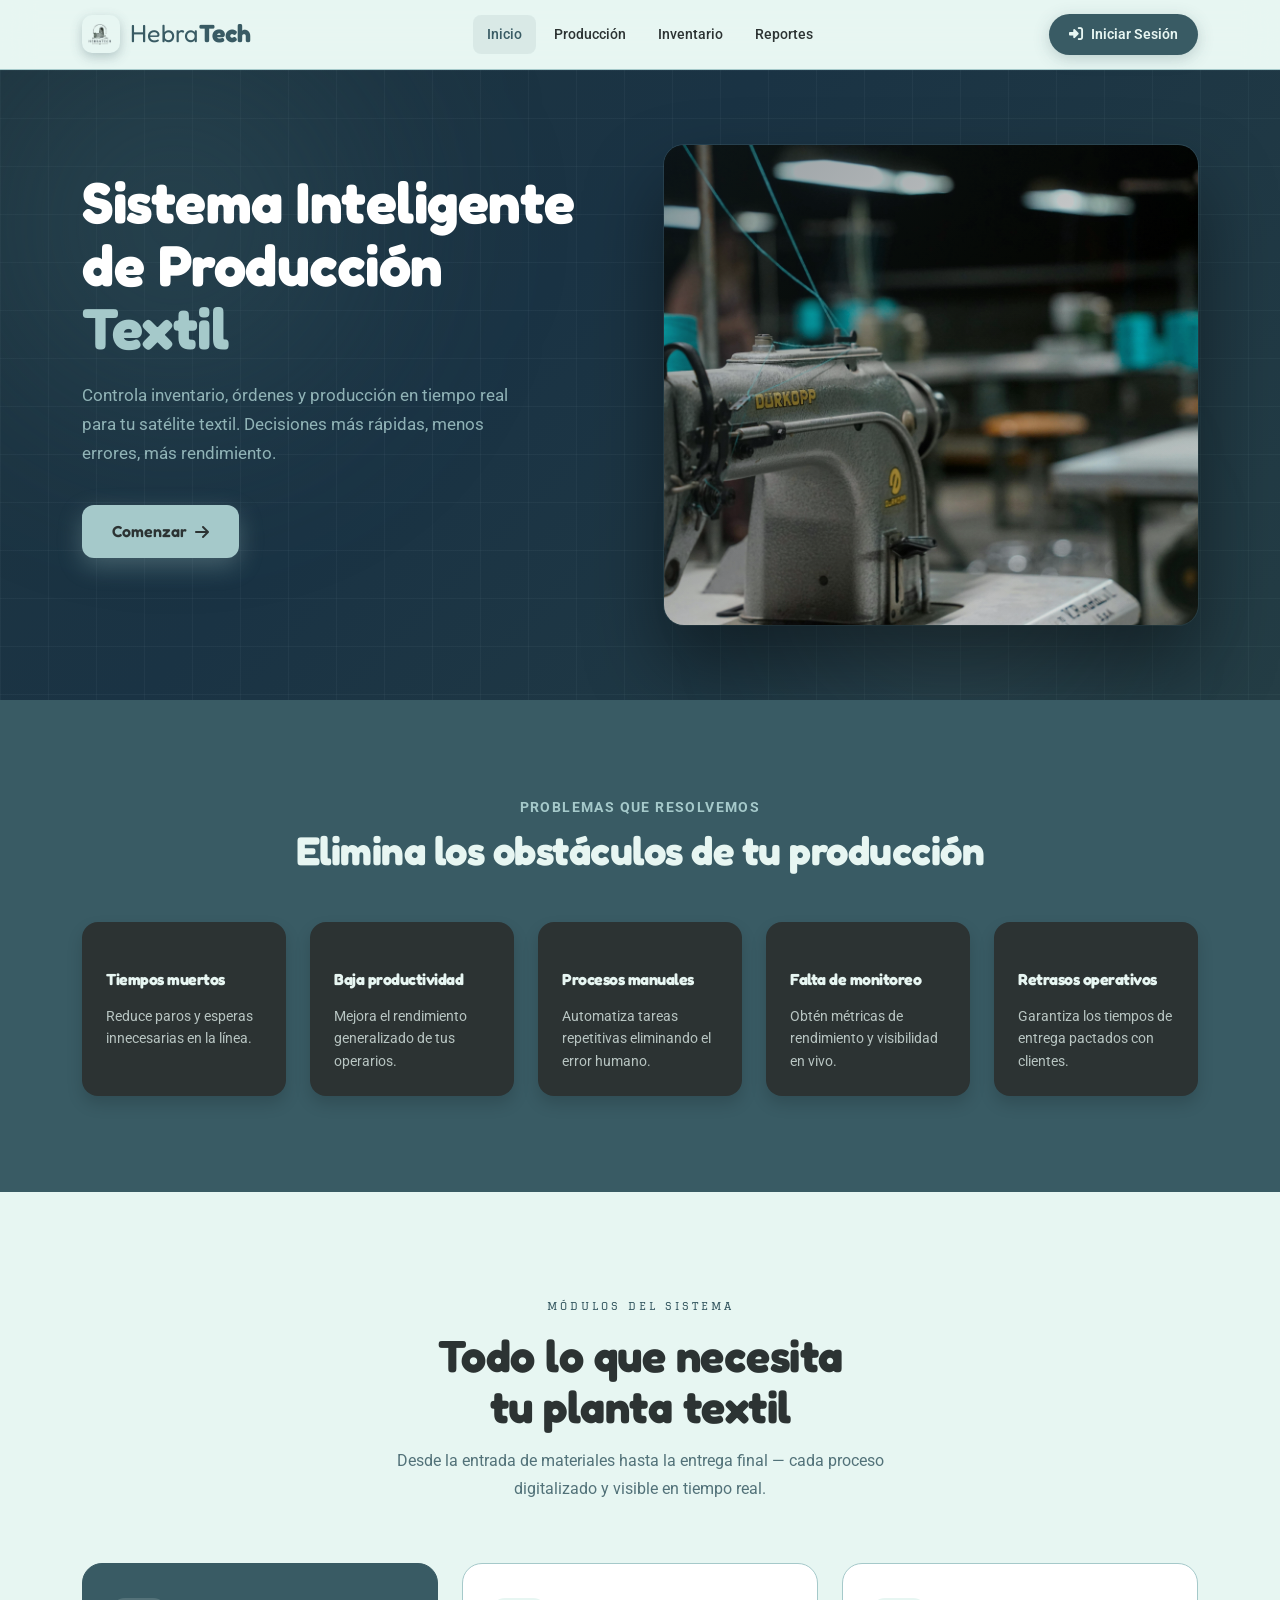
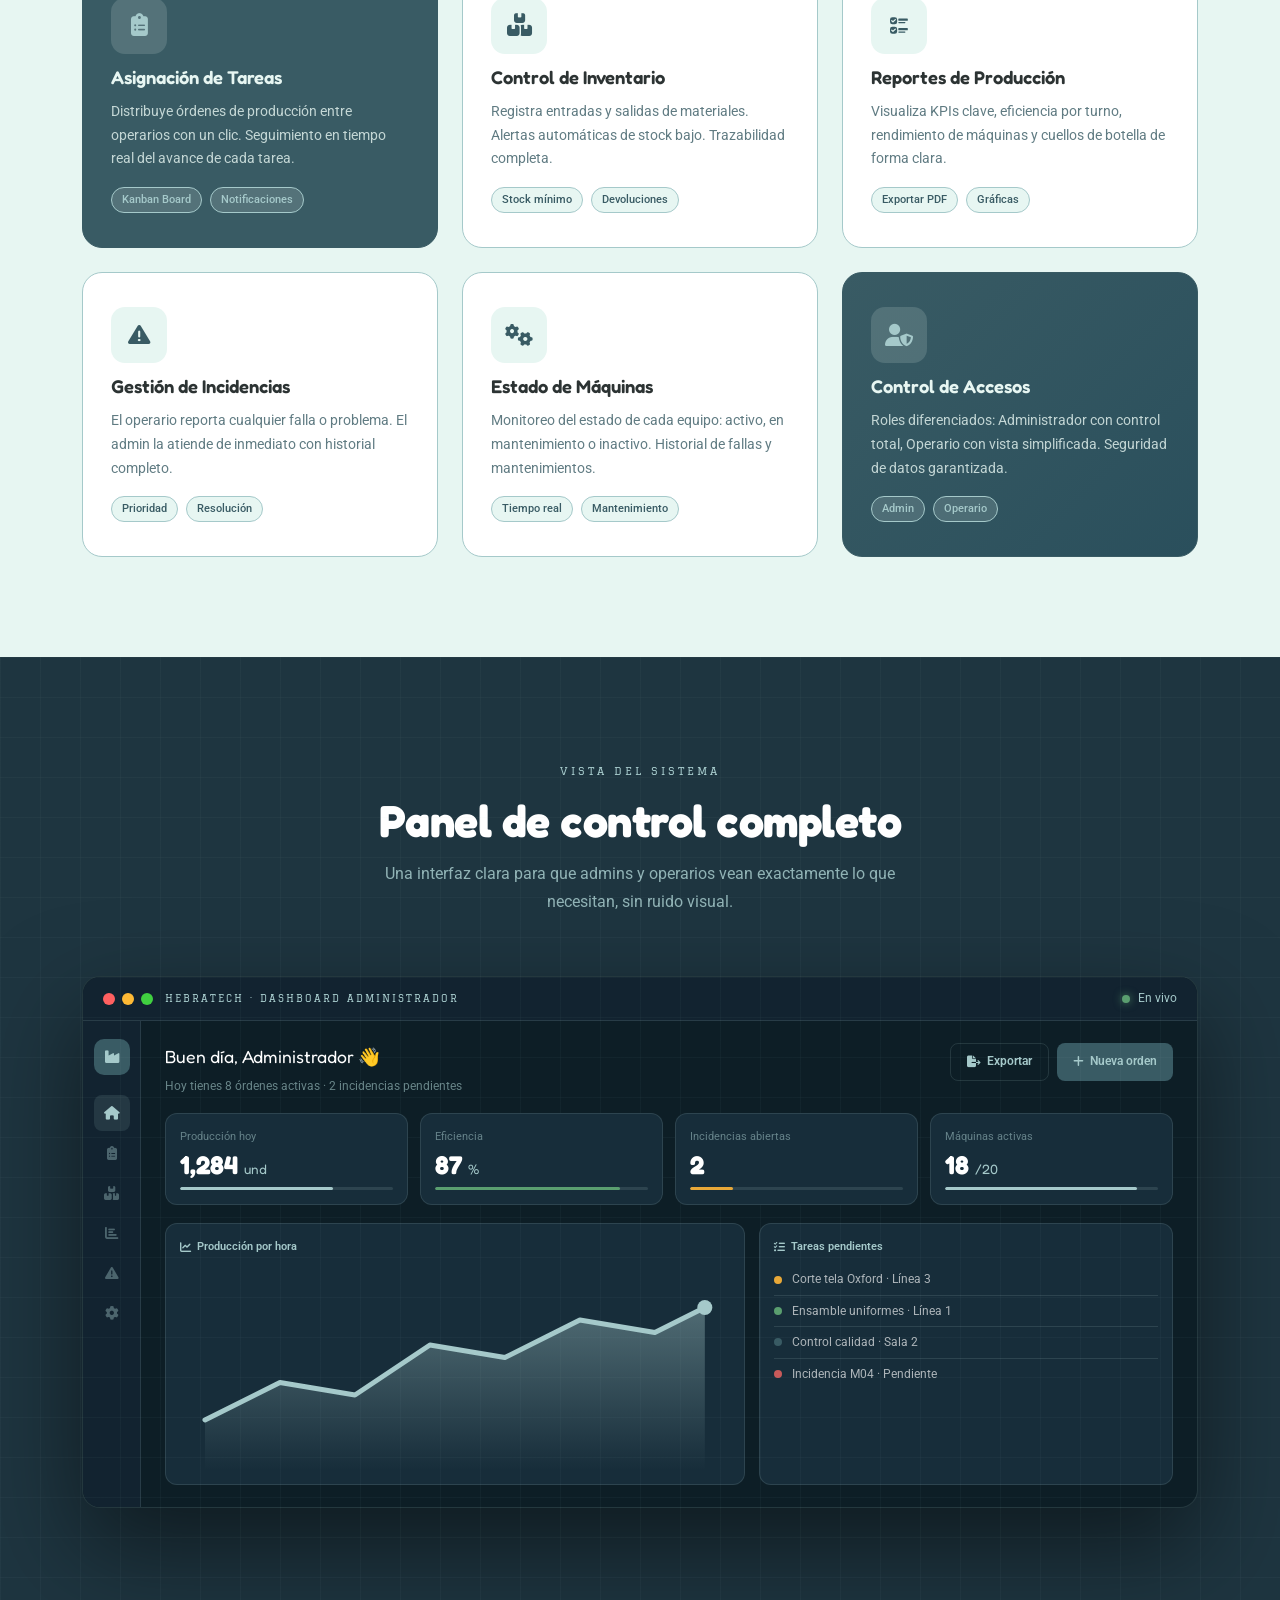
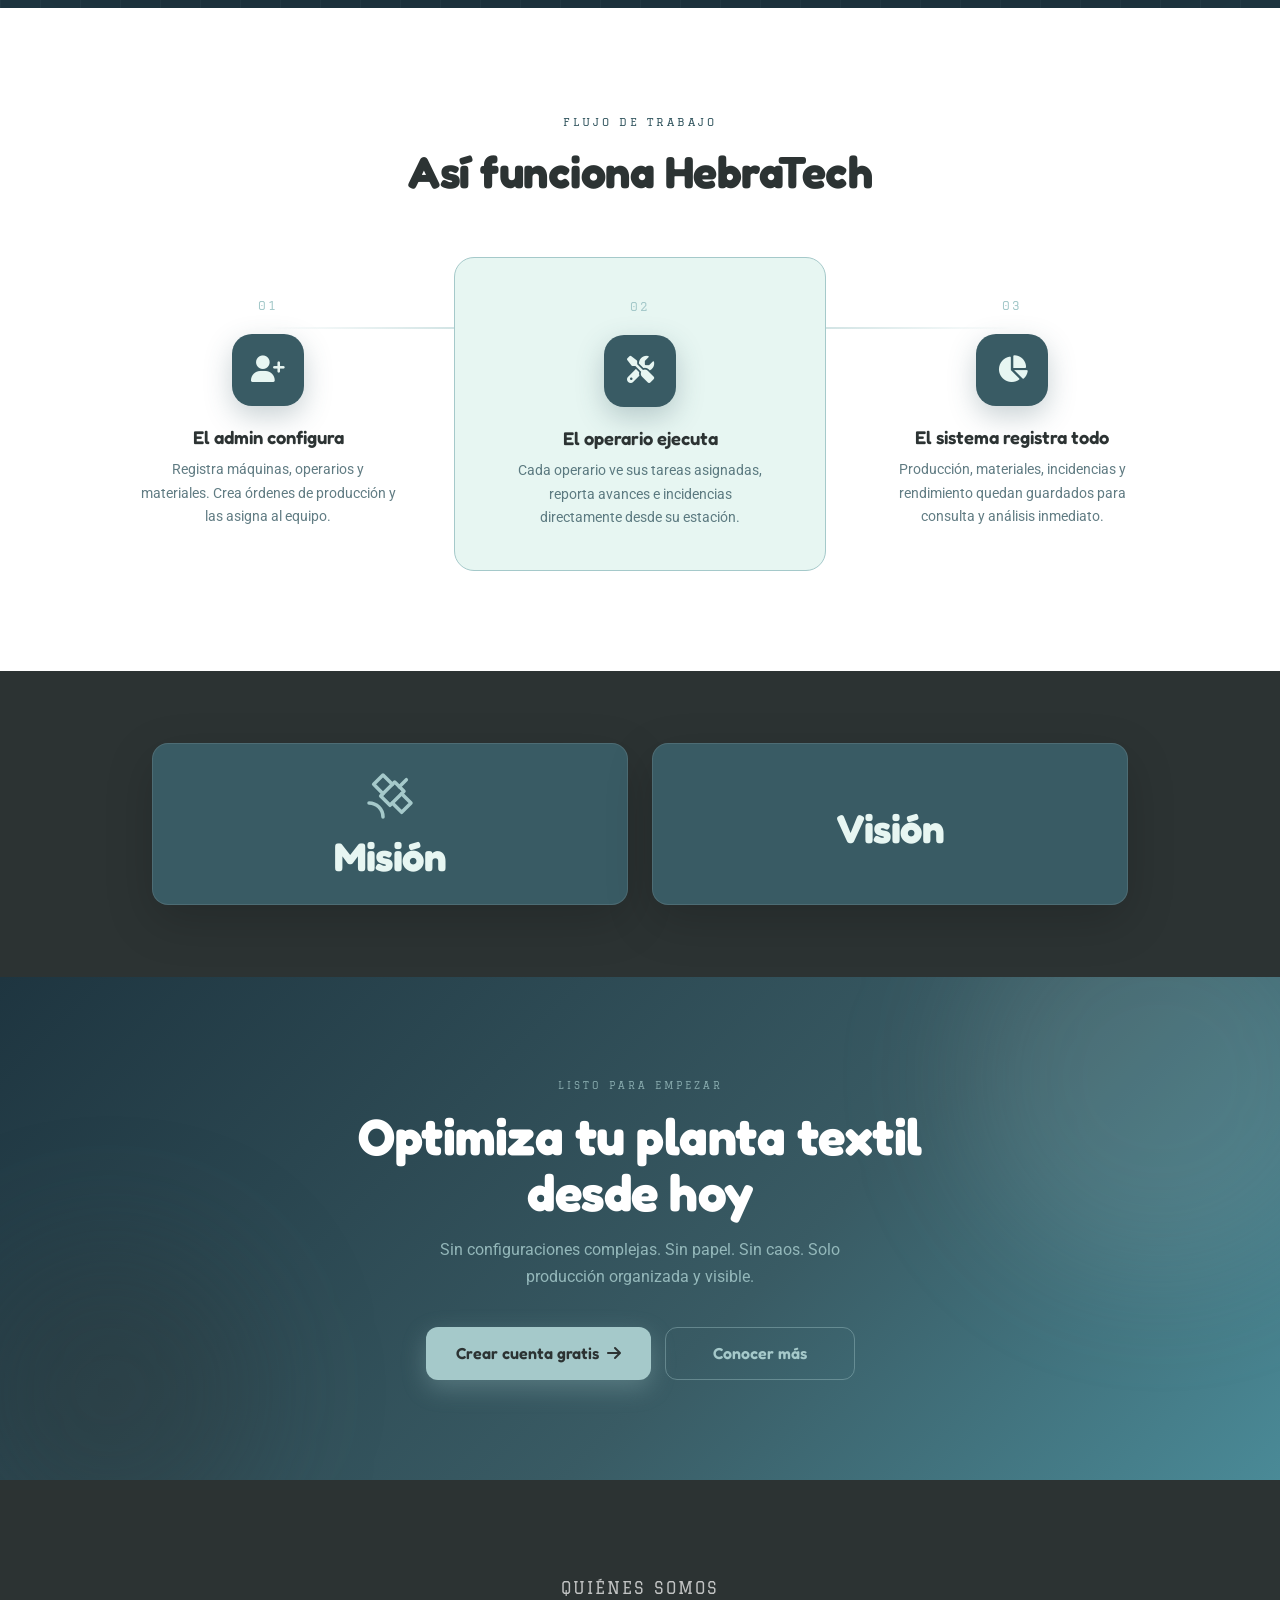
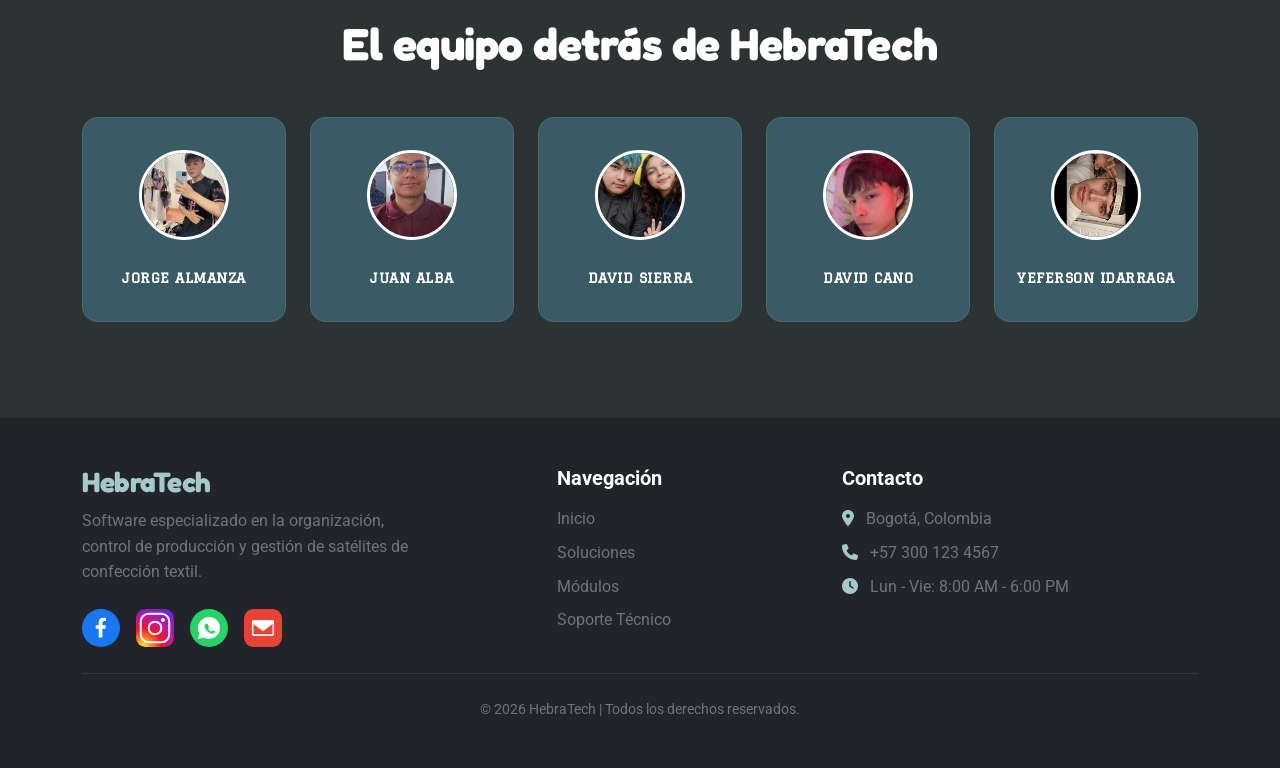
==== commit 46fea245: "Update Index.html" ====
--- a/index.html
+++ b/index.html
@@ -47,9 +47,8 @@
                     <li class="nav-item"><a class="ht-nav-link" href="#">Producción</a></li>
                     <li class="nav-item"><a class="ht-nav-link" href="#">Inventario</a></li>
                     <li class="nav-item"><a class="ht-nav-link" href="#">Reportes</a></li>
-                    <li class="nav-item"><a class="ht-nav-link" href="quienessomos.html">Quiénes Somos</a></li>
                 </ul>
-                <a href="Iniciosesion.html" class="btn-ht-login">
+                <a href="iniciosesion.html" class="btn-ht-login">
                     <i class="fas fa-right-to-bracket"></i>
                     <span>Iniciar Sesión</span>
                 </a>
@@ -81,7 +80,7 @@
                         más rendimiento.
                     </p>
                     <div class="hero-actions">
-                        <a href="Iniciosesion.html" class="btn-hero-primary">
+                        <a href="iniciosesion.html" class="btn-hero-primary">
                             Comenzar <i class="fas fa-arrow-right"></i>
                         </a>
                     </div>
@@ -476,7 +475,7 @@
                     <p class="cta-sub">Sin configuraciones complejas. Sin papel. Sin caos. Solo producción organizada y
                         visible.</p>
                     <div class="cta-actions">
-                        <a href="Iniciosesion.html" class="btn-hero-primary btn-cta">
+                        <a href="iniciosesion.html" class="btn-hero-primary btn-cta">
                             Crear cuenta gratis <i class="fas fa-arrow-right"></i>
                         </a>
                         <a href="quienessomos.html" class="btn-hero-ghost btn-cta">
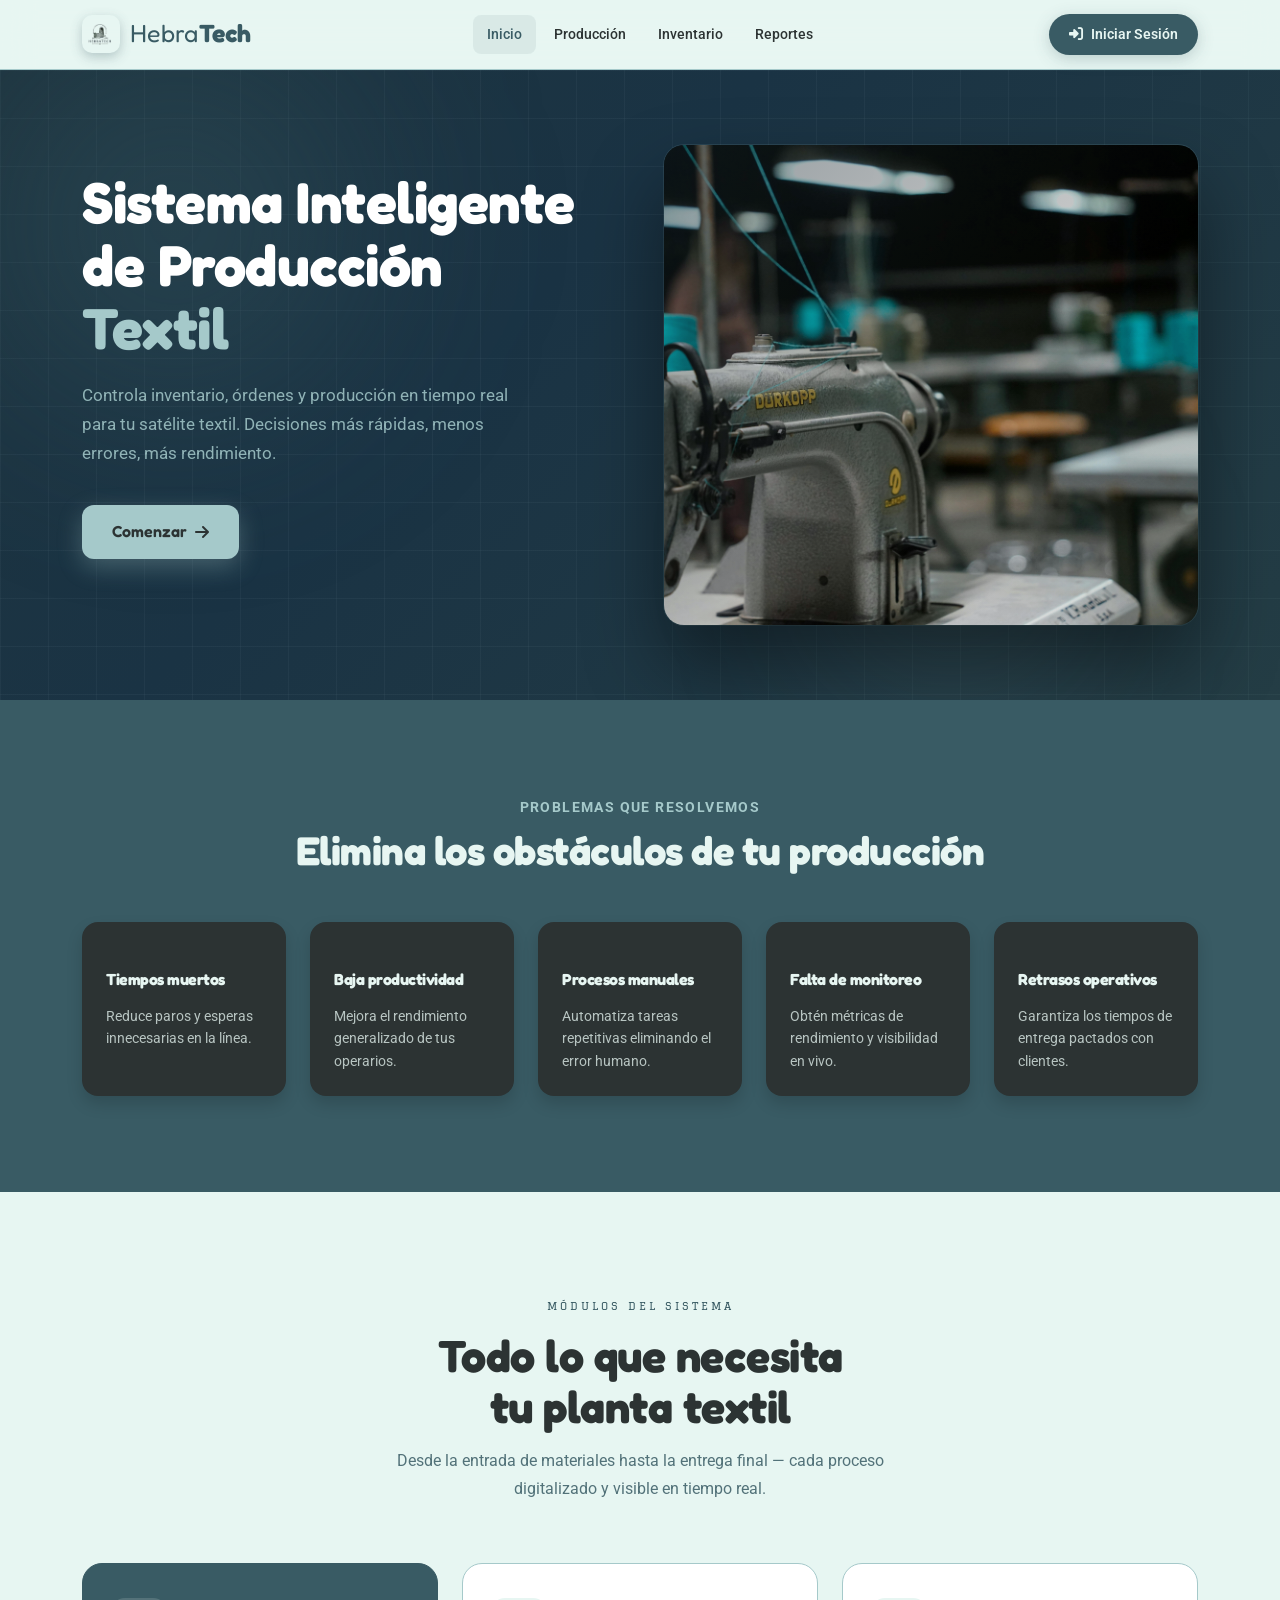
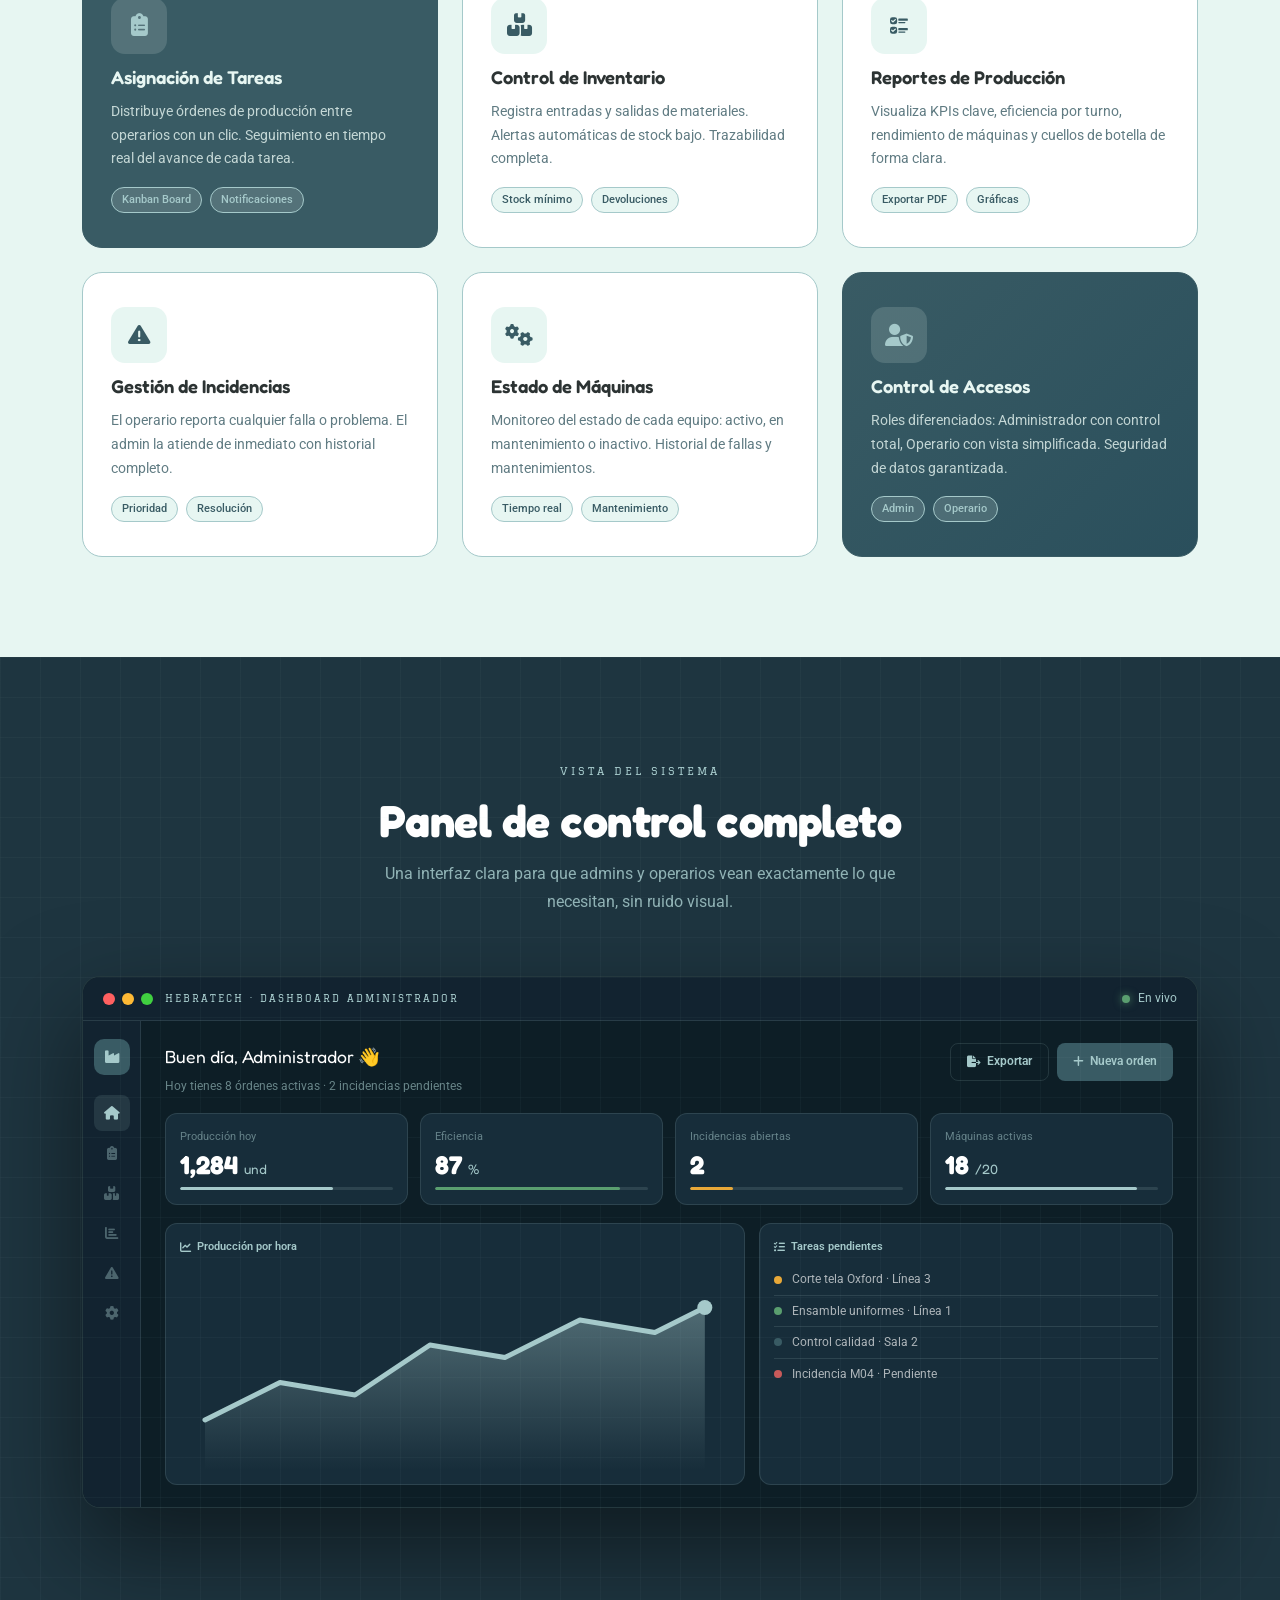
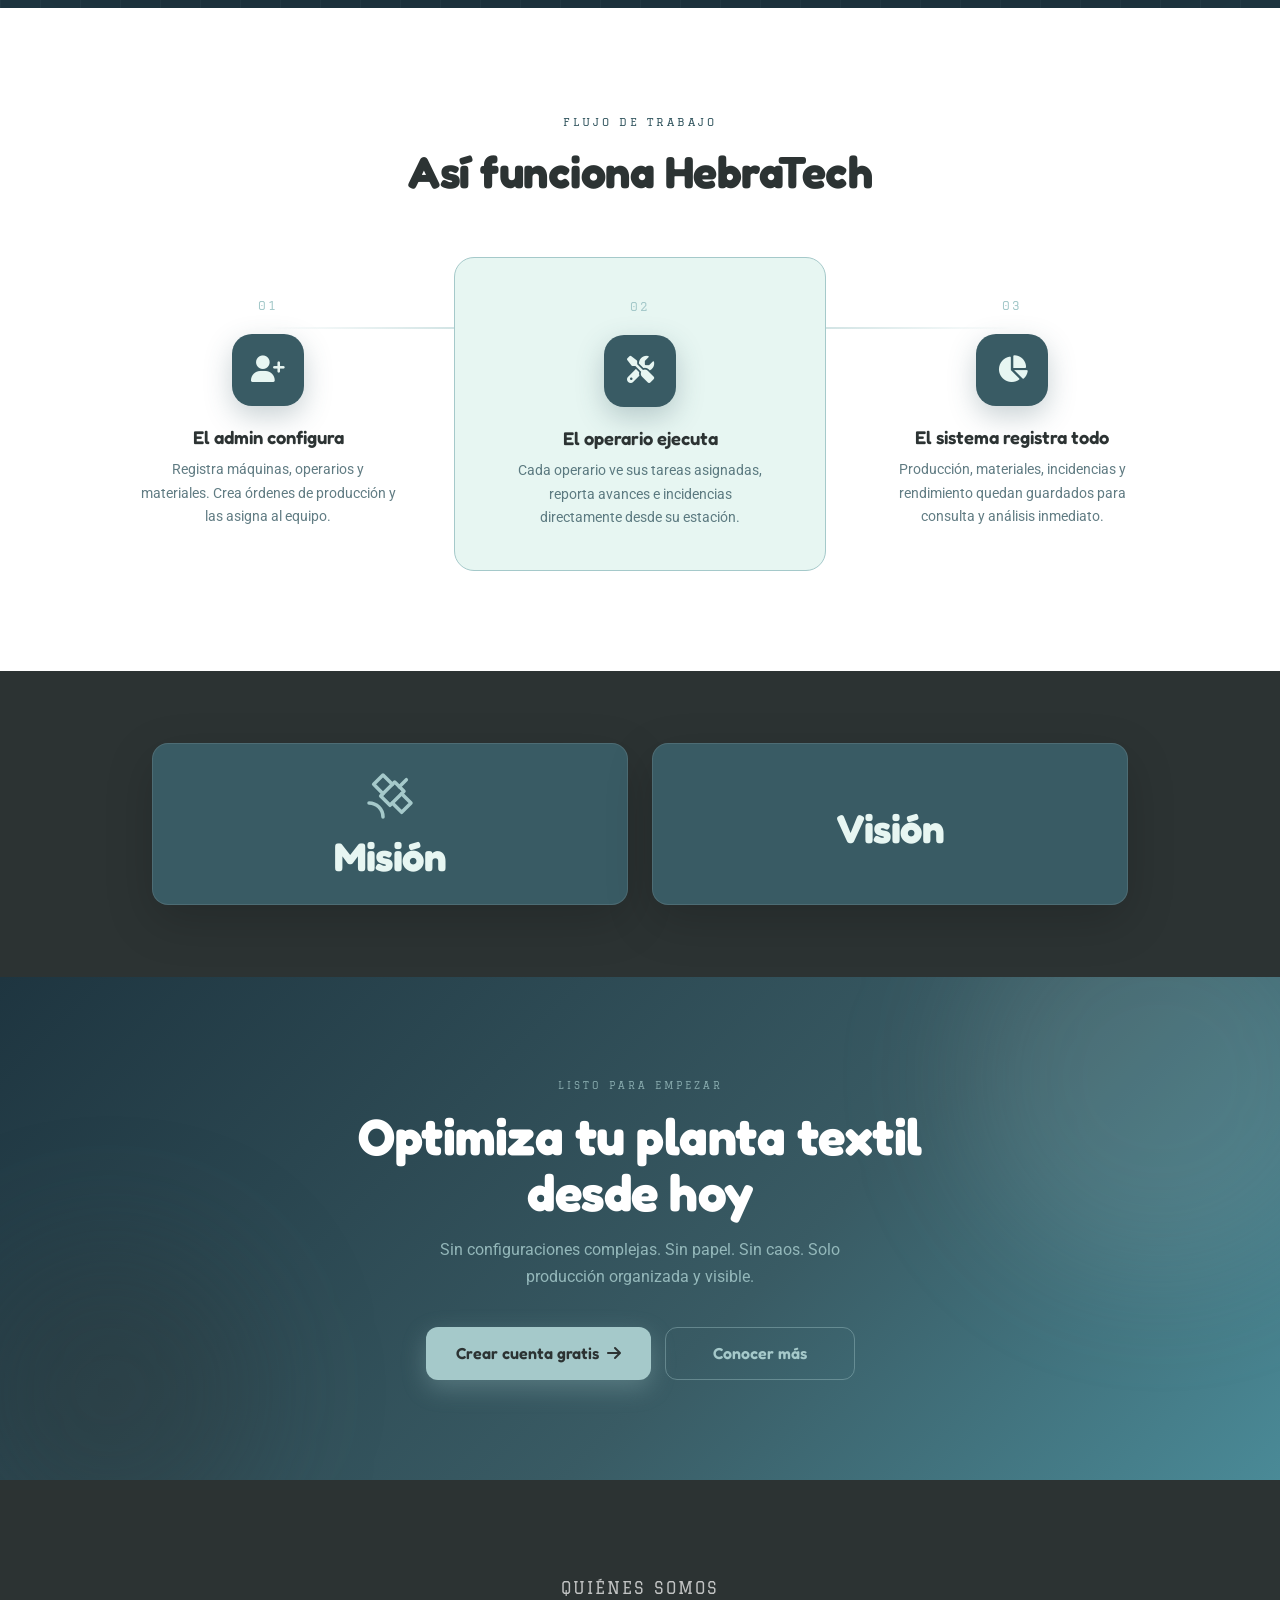
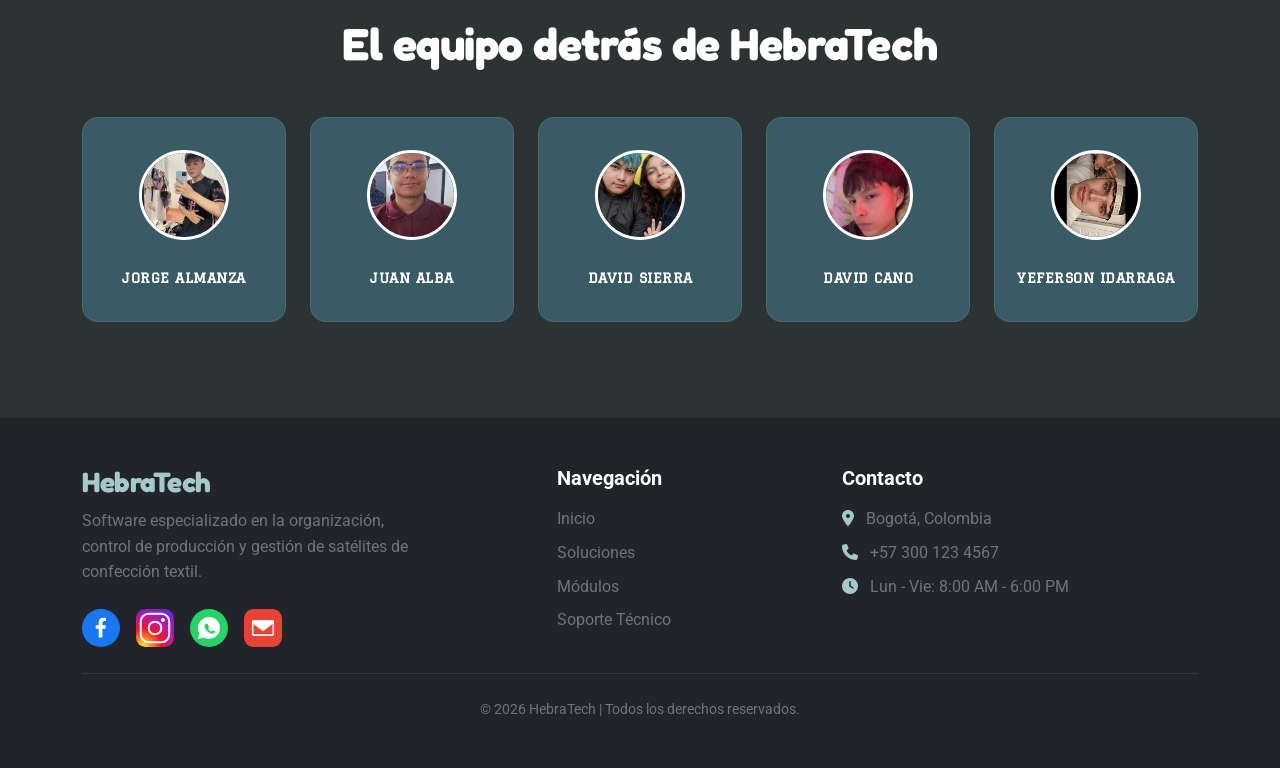
==== commit 3b55b6a3: "Admin Realizado" ====
--- a/index.html
+++ b/index.html
@@ -421,39 +421,49 @@
     </section>
 
     <!-- ── Mision Y Vision ── -->
-     <section id="mision-vision" class="py-5 bg-hb-actitud">
-        <div class="container py-4"> 
+    <section id="mision-vision" class="py-5 bg-hb-actitud">
+        <div class="container py-4">
             <div class="row row-cols-1 row-cols-md-2 g-4 justify-content-center mx-auto" style="max-width: 1000px;">
-                
+
                 <div class="col">
-                    <div class="mv-interactive-card h-100 bg-hb-fortaleza p-4 rounded-4 shadow-lg text-center border border-light border-opacity-10">
+                    <div
+                        class="mv-interactive-card h-100 bg-hb-fortaleza p-4 rounded-4 shadow-lg text-center border border-light border-opacity-10">
                         <div class="mv-initial-content">
-                            <svg xmlns="http://www.w3.org/2000/svg" width="1em" height="1em" viewBox="0 0 24 24" fill="none" stroke="currentColor" stroke-width="1.5" stroke-linecap="round" stroke-linejoin="round" class="display-4 text-hb-mentalidad mb-2 d-block mx-auto">
-                                <path d="M13 7 9 3 5 7l4 4"/>
-                                <path d="m17 11 4 4-4 4-4-4"/>
-                                <path d="m8 12 4 4 6-6-4-4Z"/>
-                                <path d="m16 8 3-3"/>
-                                <path d="M9 21a6 6 0 0 0-6-6"/>
+                            <svg xmlns="http://www.w3.org/2000/svg" width="1em" height="1em" viewBox="0 0 24 24"
+                                fill="none" stroke="currentColor" stroke-width="1.5" stroke-linecap="round"
+                                stroke-linejoin="round" class="display-4 text-hb-mentalidad mb-2 d-block mx-auto">
+                                <path d="M13 7 9 3 5 7l4 4" />
+                                <path d="m17 11 4 4-4 4-4-4" />
+                                <path d="m8 12 4 4 6-6-4-4Z" />
+                                <path d="m16 8 3-3" />
+                                <path d="M9 21a6 6 0 0 0-6-6" />
                             </svg>
                             <h3 class="display-6 fw-bold text-hb-atencion mb-0">Misión</h3>
                         </div>
                         <div class="mv-hidden-content">
-                            <p class="text-hb-atencion fs-6 lh-base mb-0 pt-3 border-top border-light border-opacity-10">
-                                Desarrollar soluciones tecnológicas innovadoras que optimicen la organización y gestión de los satélites de confección textil, impulsando su productividad, control operativo y eficiencia competitiva en la industria.
+                            <p
+                                class="text-hb-atencion fs-6 lh-base mb-0 pt-3 border-top border-light border-opacity-10">
+                                Desarrollar soluciones tecnológicas innovadoras que optimicen la organización y gestión
+                                de los satélites de confección textil, impulsando su productividad, control operativo y
+                                eficiencia competitiva en la industria.
                             </p>
                         </div>
                     </div>
                 </div>
 
                 <div class="col">
-                    <div class="mv-interactive-card h-100 bg-hb-fortaleza p-4 rounded-4 shadow-lg text-center border border-light border-opacity-10">
+                    <div
+                        class="mv-interactive-card h-100 bg-hb-fortaleza p-4 rounded-4 shadow-lg text-center border border-light border-opacity-10">
                         <div class="mv-initial-content">
                             <i class="bi bi-rocket-takeoff display-4 text-hb-mentalidad mb-2 d-block"></i>
                             <h3 class="display-6 fw-bold text-hb-atencion mb-0">Visión</h3>
                         </div>
                         <div class="mv-hidden-content">
-                            <p class="text-hb-atencion fs-6 lh-base mb-0 pt-3 border-top border-light border-opacity-10">
-                                Ser la plataforma líder en modernización textil, reconocida por transformar la manufactura y los satélites de confección mediante herramientas digitales accesibles, eficientes y de alto impacto estructural.
+                            <p
+                                class="text-hb-atencion fs-6 lh-base mb-0 pt-3 border-top border-light border-opacity-10">
+                                Ser la plataforma líder en modernización textil, reconocida por transformar la
+                                manufactura y los satélites de confección mediante herramientas digitales accesibles,
+                                eficientes y de alto impacto estructural.
                             </p>
                         </div>
                     </div>
@@ -491,10 +501,12 @@
     <section class="team-section" id="equipo">
         <div class="container">
             <div class="text-center mb-5 fade-up">
-                <p class="section-label" style="color: var(--white); opacity: .7; text-transform: uppercase; letter-spacing: 2px;">Quiénes somos</p>
+                <p class="section-label"
+                    style="color: var(--white); opacity: .7; text-transform: uppercase; letter-spacing: 2px;">Quiénes
+                    somos</p>
                 <h2 class="section-title" style="color: var(--white);">El equipo detrás de HebraTech</h2>
             </div>
-            
+
             <div class="row row-cols-2 row-cols-md-3 row-cols-lg-5 g-4 justify-content-center">
 
                 <div class="col fade-up">
@@ -555,14 +567,16 @@
                 <div class="col-md-5">
                     <h3 class="fw-bold text-success" style="color: #A5C9CA !important;">HebraTech</h3>
                     <p class="text-secondary mb-4" style="max-width: 350px;">
-                        Software especializado en la organización, control de producción y gestión de satélites de confección textil.
+                        Software especializado en la organización, control de producción y gestión de satélites de
+                        confección textil.
                     </p>
-                    
+
                     <div class="d-flex justify-content-center justify-content-md-start gap-3 mt-3">
                         <a href="#" class="social-btn" title="Facebook">
                             <svg xmlns="http://www.w3.org/2000/svg" viewBox="0 0 48 48" width="38" height="38">
                                 <circle cx="24" cy="24" r="24" fill="#1877F2" />
-                                <path fill="#fff" d="M29.5 25l.7-4.5H25.8v-2.9c0-1.2.6-2.4 2.5-2.4h1.9v-3.8s-1.7-.3-3.4-.3c-3.5 0-5.7 2.1-5.7 5.9V20.5h-3.8V25h3.8v10.9c.8.1 1.5.1 2.3.1s1.6-.1 2.3-.1V25z" />
+                                <path fill="#fff"
+                                    d="M29.5 25l.7-4.5H25.8v-2.9c0-1.2.6-2.4 2.5-2.4h1.9v-3.8s-1.7-.3-3.4-.3c-3.5 0-5.7 2.1-5.7 5.9V20.5h-3.8V25h3.8v10.9c.8.1 1.5.1 2.3.1s1.6-.1 2.3-.1V25z" />
                             </svg>
                         </a>
                         <a href="#" class="social-btn" title="Instagram">
@@ -575,7 +589,8 @@
                                     <stop offset="100%" stop-color="#7024D0" />
                                 </radialGradient>
                                 <rect width="48" height="48" rx="12" fill="url(#ig1)" />
-                                <rect x="6" y="6" width="36" height="36" rx="10" fill="none" stroke="#fff" stroke-width="2.5" />
+                                <rect x="6" y="6" width="36" height="36" rx="10" fill="none" stroke="#fff"
+                                    stroke-width="2.5" />
                                 <circle cx="24" cy="24" r="8" fill="none" stroke="#fff" stroke-width="2.5" />
                                 <circle cx="34" cy="14" r="2.5" fill="#fff" />
                             </svg>
@@ -583,13 +598,15 @@
                         <a href="#" class="social-btn" title="WhatsApp">
                             <svg xmlns="http://www.w3.org/2000/svg" viewBox="0 0 48 48" width="38" height="38">
                                 <circle cx="24" cy="24" r="24" fill="#25D366" />
-                                <path fill="#fff" d="M24 10C16.3 10 10 16.3 10 24c0 2.4.7 4.8 1.9 6.8L10 38l7.5-1.9c2 1.1 4.2 1.7 6.5 1.7 7.7 0 14-6.3 14-14S31.7 10 24 10zm7.3 19.3c-.3.9-1.8 1.7-2.5 1.8-.6.1-1.4.1-2.3-.1-3.1-.8-5.1-3-6.8-5.4-1-1.4-1.4-2.6-1.4-3.7 0-1.2.6-2.1 1.1-2.6.5-.5 1-.6 1.4-.6h1c.3 0 .6.2.8.7l1.2 3c.2.5.1.9-.1 1.3l-.7.8c-.2.2-.2.5 0 .7 1 1.5 2.2 2.5 3.8 3.2.3.1.5.1.7-.1l.7-.9c.3-.4.7-.5 1.1-.3l2.7 1.3c.5.2.8.5.5 1.4z" />
+                                <path fill="#fff"
+                                    d="M24 10C16.3 10 10 16.3 10 24c0 2.4.7 4.8 1.9 6.8L10 38l7.5-1.9c2 1.1 4.2 1.7 6.5 1.7 7.7 0 14-6.3 14-14S31.7 10 24 10zm7.3 19.3c-.3.9-1.8 1.7-2.5 1.8-.6.1-1.4.1-2.3-.1-3.1-.8-5.1-3-6.8-5.4-1-1.4-1.4-2.6-1.4-3.7 0-1.2.6-2.1 1.1-2.6.5-.5 1-.6 1.4-.6h1c.3 0 .6.2.8.7l1.2 3c.2.5.1.9-.1 1.3l-.7.8c-.2.2-.2.5 0 .7 1 1.5 2.2 2.5 3.8 3.2.3.1.5.1.7-.1l.7-.9c.3-.4.7-.5 1.1-.3l2.7 1.3c.5.2.8.5.5 1.4z" />
                             </svg>
                         </a>
                         <a href="mailto:contacto@hebratech.co" class="social-btn" title="Correo">
                             <svg xmlns="http://www.w3.org/2000/svg" viewBox="0 0 48 48" width="38" height="38">
                                 <rect width="48" height="48" rx="12" fill="#EA4335" />
-                                <path fill="#fff" d="M10 16v16a2 2 0 002 2h24a2 2 0 002-2V16a2 2 0 00-2-2H12a2 2 0 00-2 2zm2 0l12 9 12-9H12zm0 16V19l12 9 12-9v13H12z" />
+                                <path fill="#fff"
+                                    d="M10 16v16a2 2 0 002 2h24a2 2 0 002-2V16a2 2 0 00-2-2H12a2 2 0 00-2 2zm2 0l12 9 12-9H12zm0 16V19l12 9 12-9v13H12z" />
                             </svg>
                         </a>
                     </div>
@@ -599,9 +616,11 @@
                     <h5 class="fw-bold mb-3" style="color: #ffffff;">Navegación</h5>
                     <ul class="list-unstyled d-flex flex-column gap-2">
                         <li><a href="#" class="text-secondary text-decoration-none hover-link">Inicio</a></li>
-                        <li><a href="#soluciones" class="text-secondary text-decoration-none hover-link">Soluciones</a></li>
+                        <li><a href="#soluciones" class="text-secondary text-decoration-none hover-link">Soluciones</a>
+                        </li>
                         <li><a href="#features" class="text-secondary text-decoration-none hover-link">Módulos</a></li>
-                        <li><a href="#contacto" class="text-secondary text-decoration-none hover-link">Soporte Técnico</a></li>
+                        <li><a href="#contacto" class="text-secondary text-decoration-none hover-link">Soporte
+                                Técnico</a></li>
                     </ul>
                 </div>
 
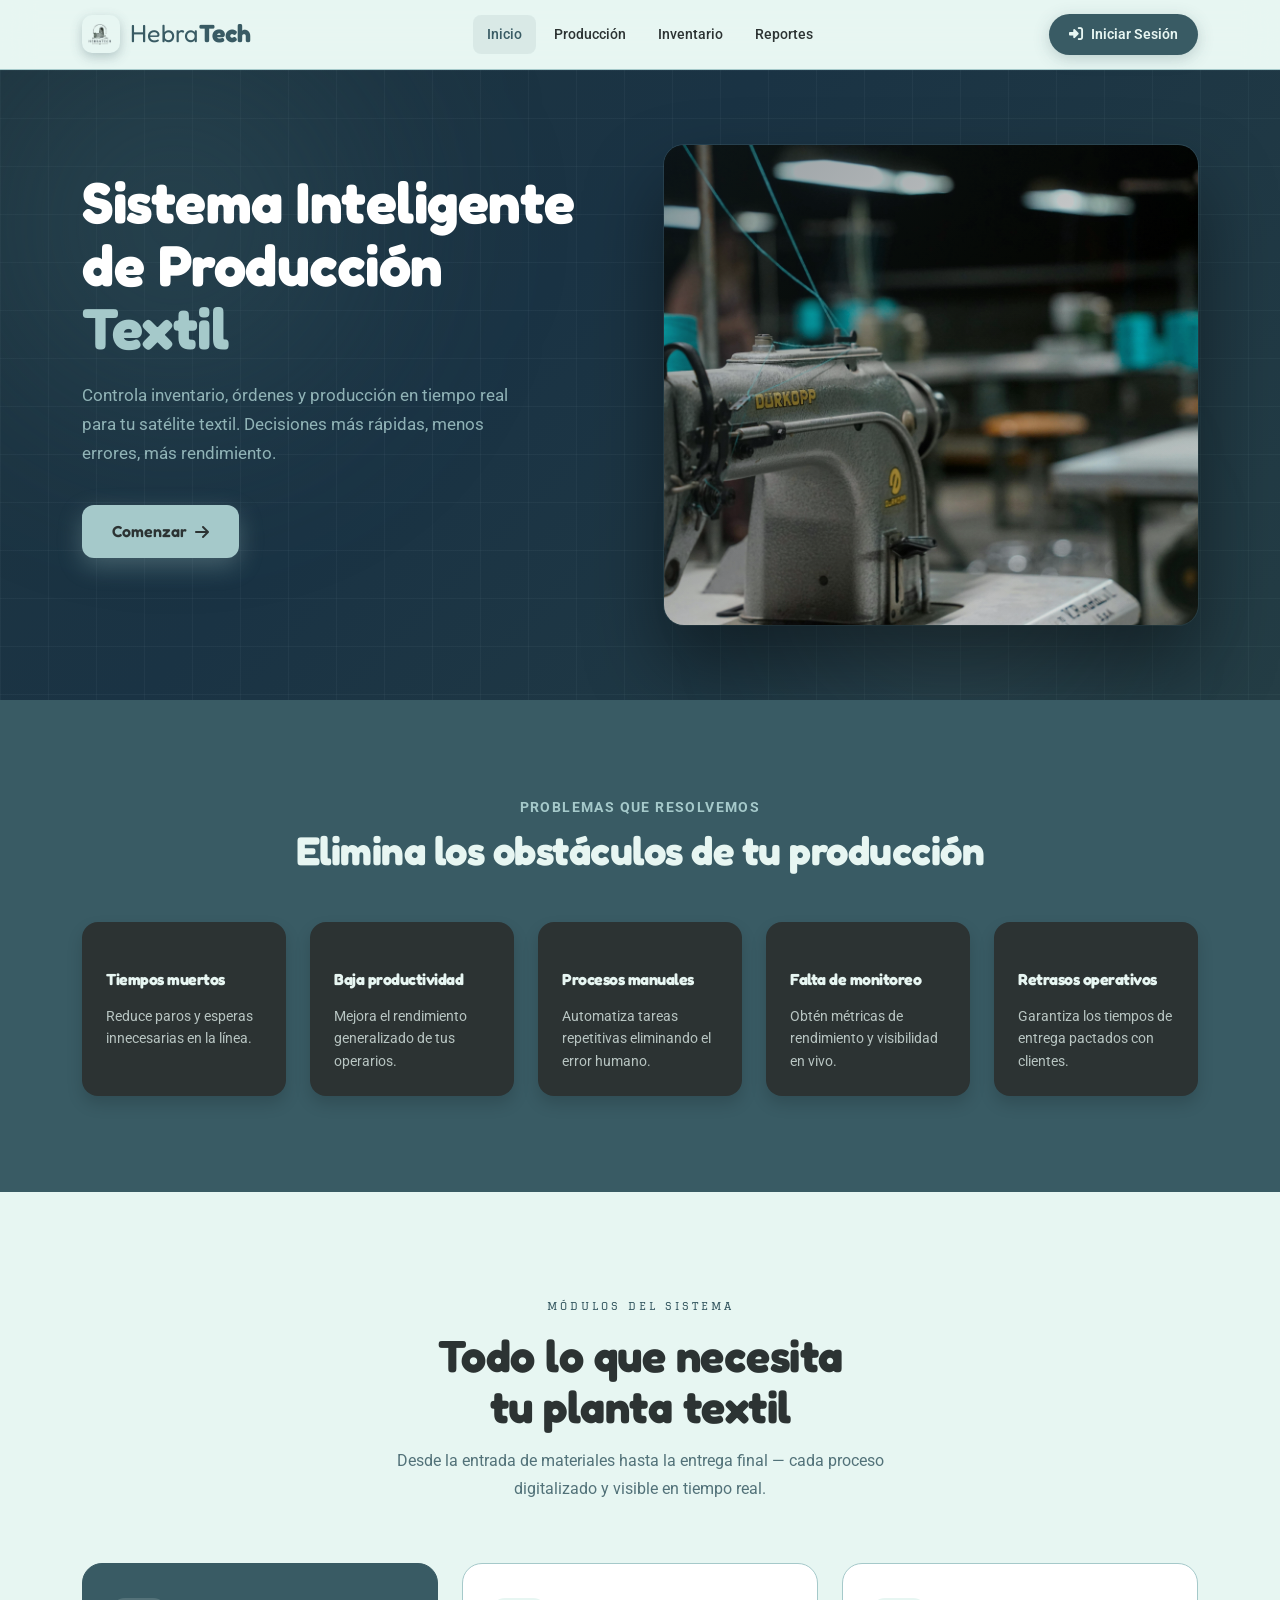
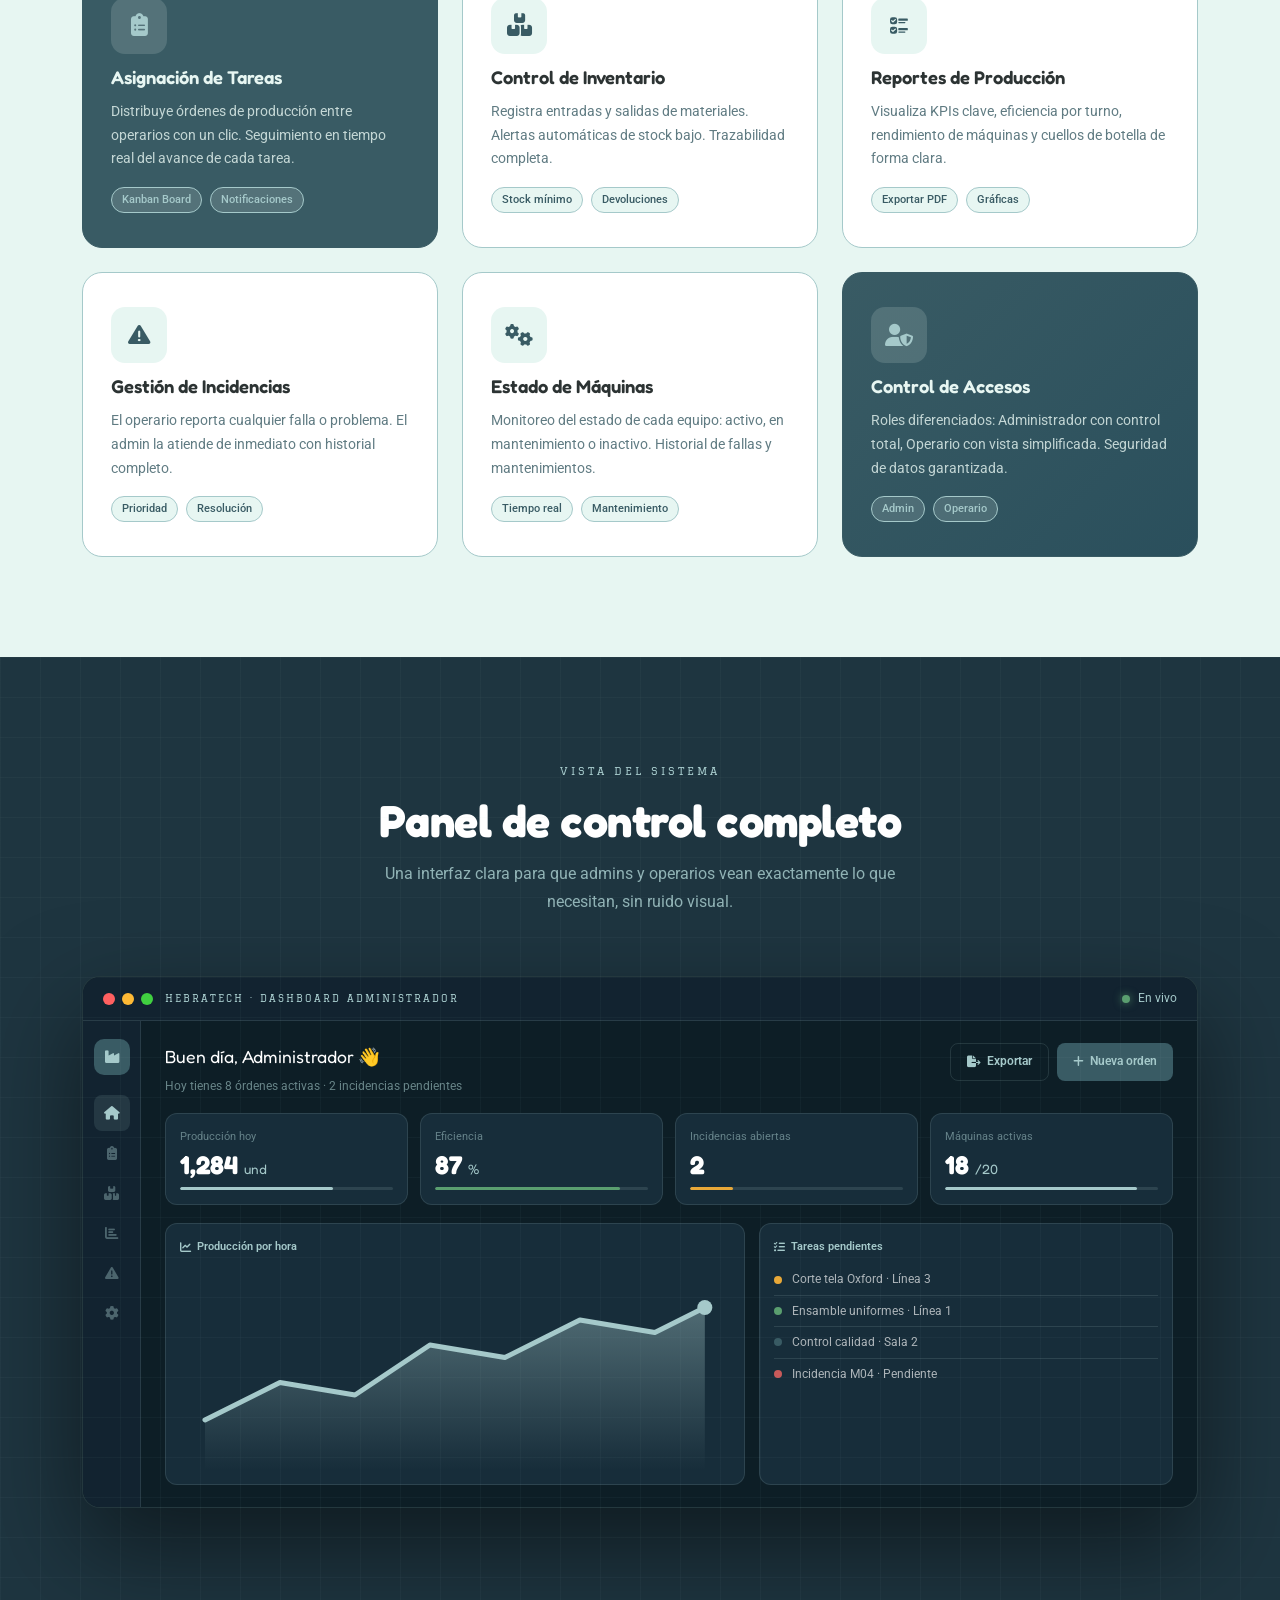
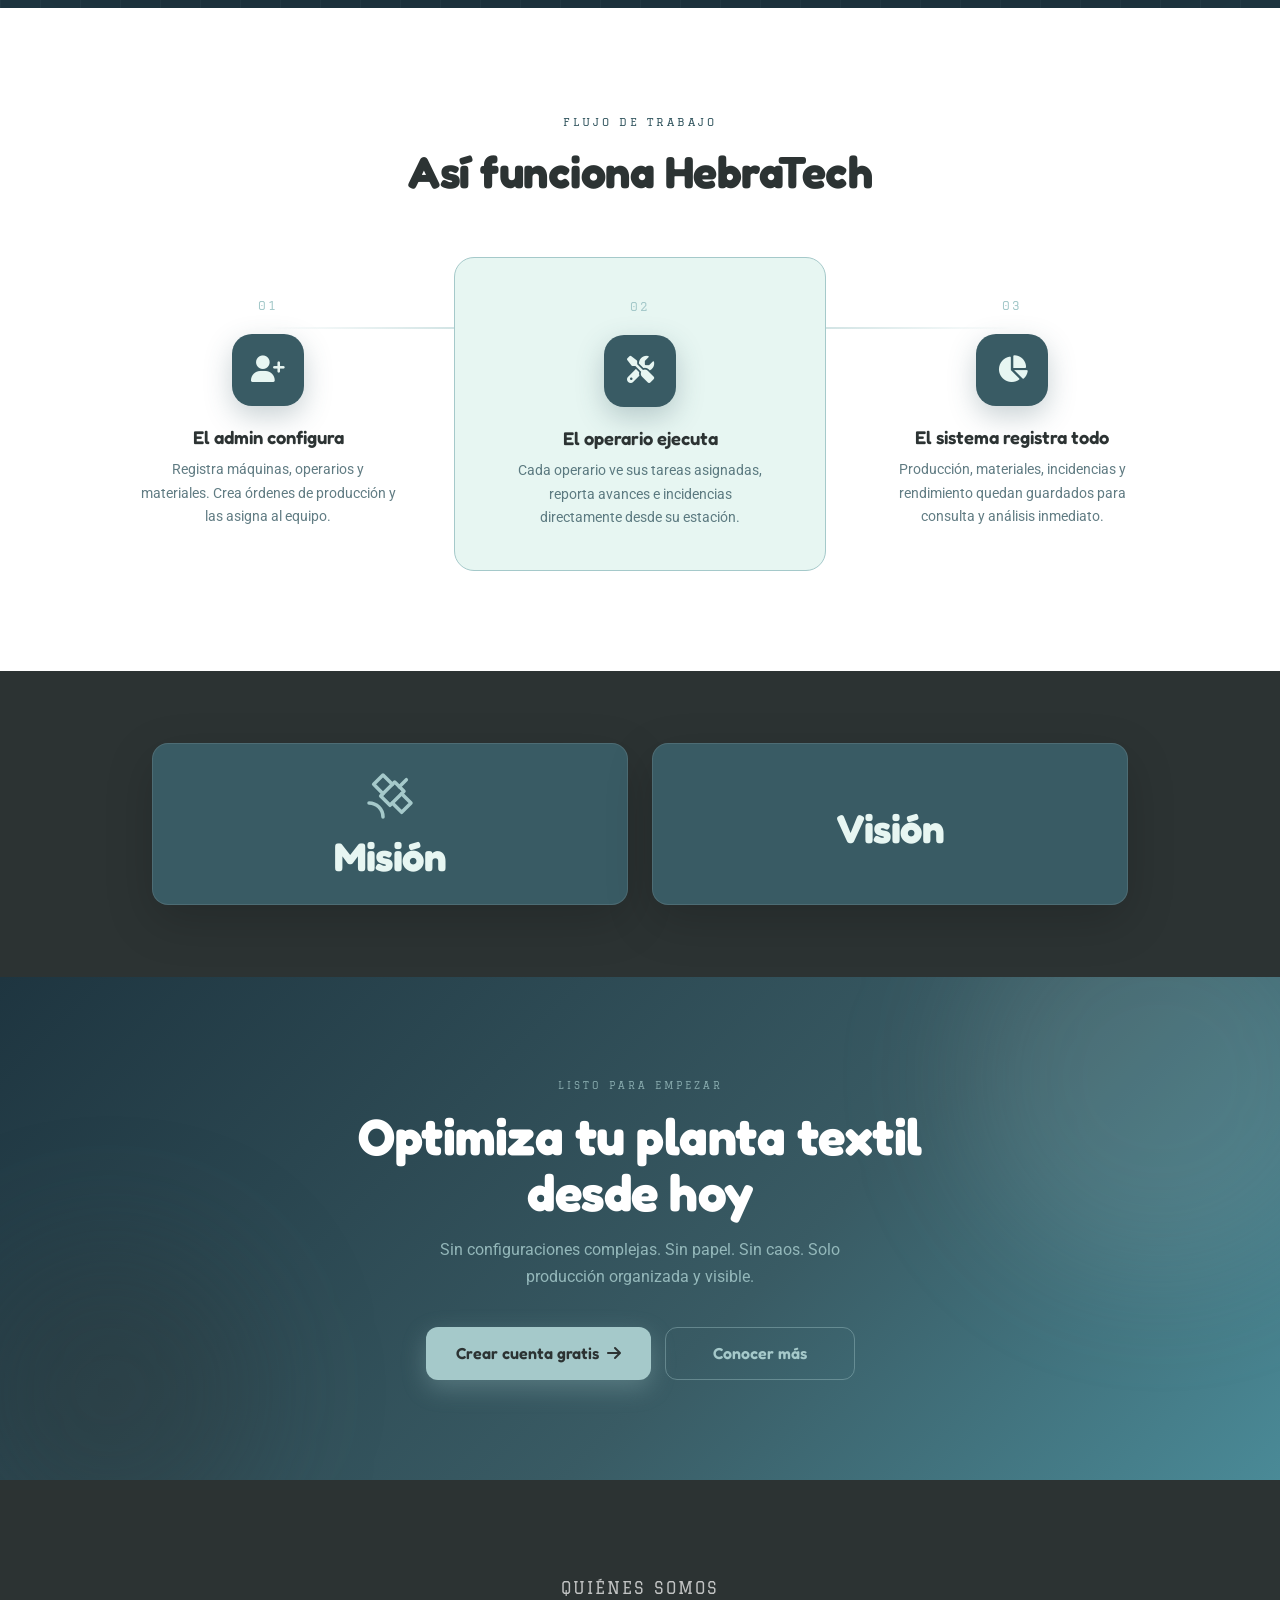
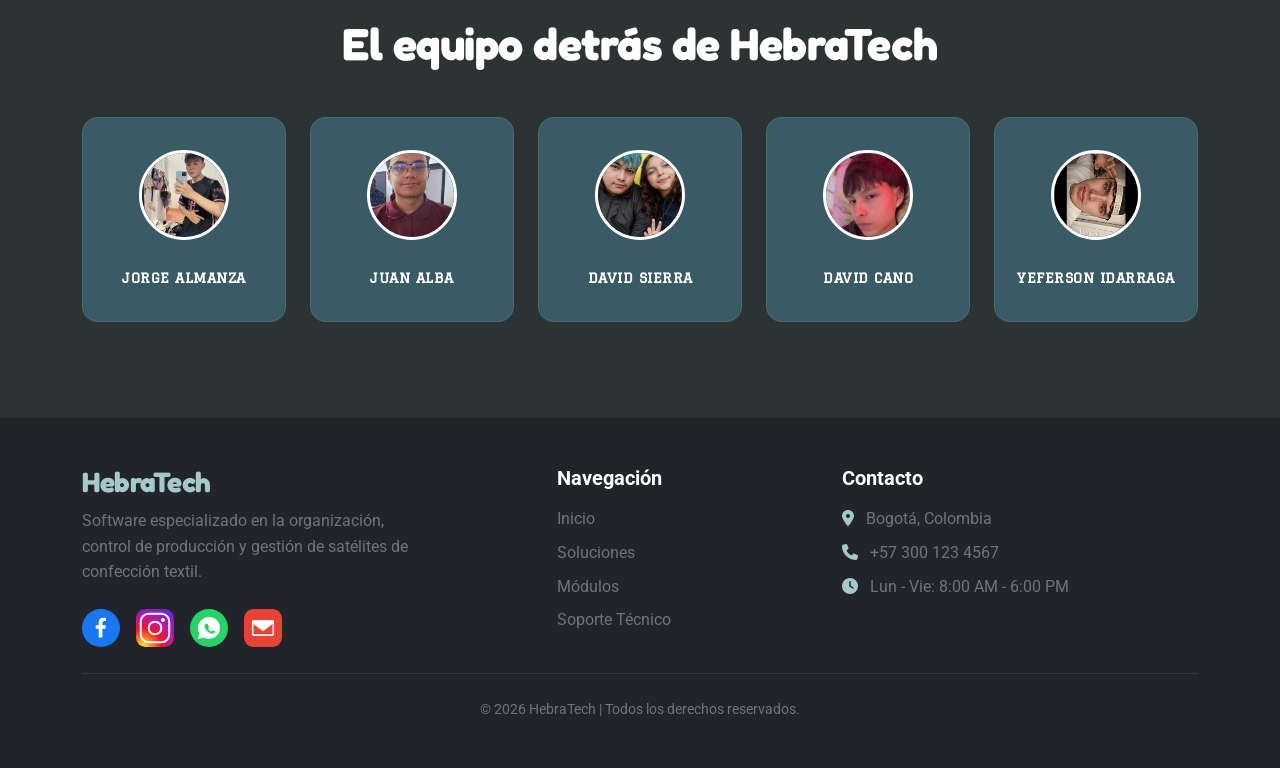
==== commit 0a9b60ba: "Actualizado Modulo Cliente" ====
--- a/index.html
+++ b/index.html
@@ -48,7 +48,7 @@
                     <li class="nav-item"><a class="ht-nav-link" href="#">Inventario</a></li>
                     <li class="nav-item"><a class="ht-nav-link" href="#">Reportes</a></li>
                 </ul>
-                <a href="iniciosesion.html" class="btn-ht-login">
+                <a href="auth/iniciosesion.html" class="btn-ht-login">
                     <i class="fas fa-right-to-bracket"></i>
                     <span>Iniciar Sesión</span>
                 </a>
@@ -80,7 +80,7 @@
                         más rendimiento.
                     </p>
                     <div class="hero-actions">
-                        <a href="iniciosesion.html" class="btn-hero-primary">
+                        <a href="auth/iniciosesion.html" class="btn-hero-primary">
                             Comenzar <i class="fas fa-arrow-right"></i>
                         </a>
                     </div>
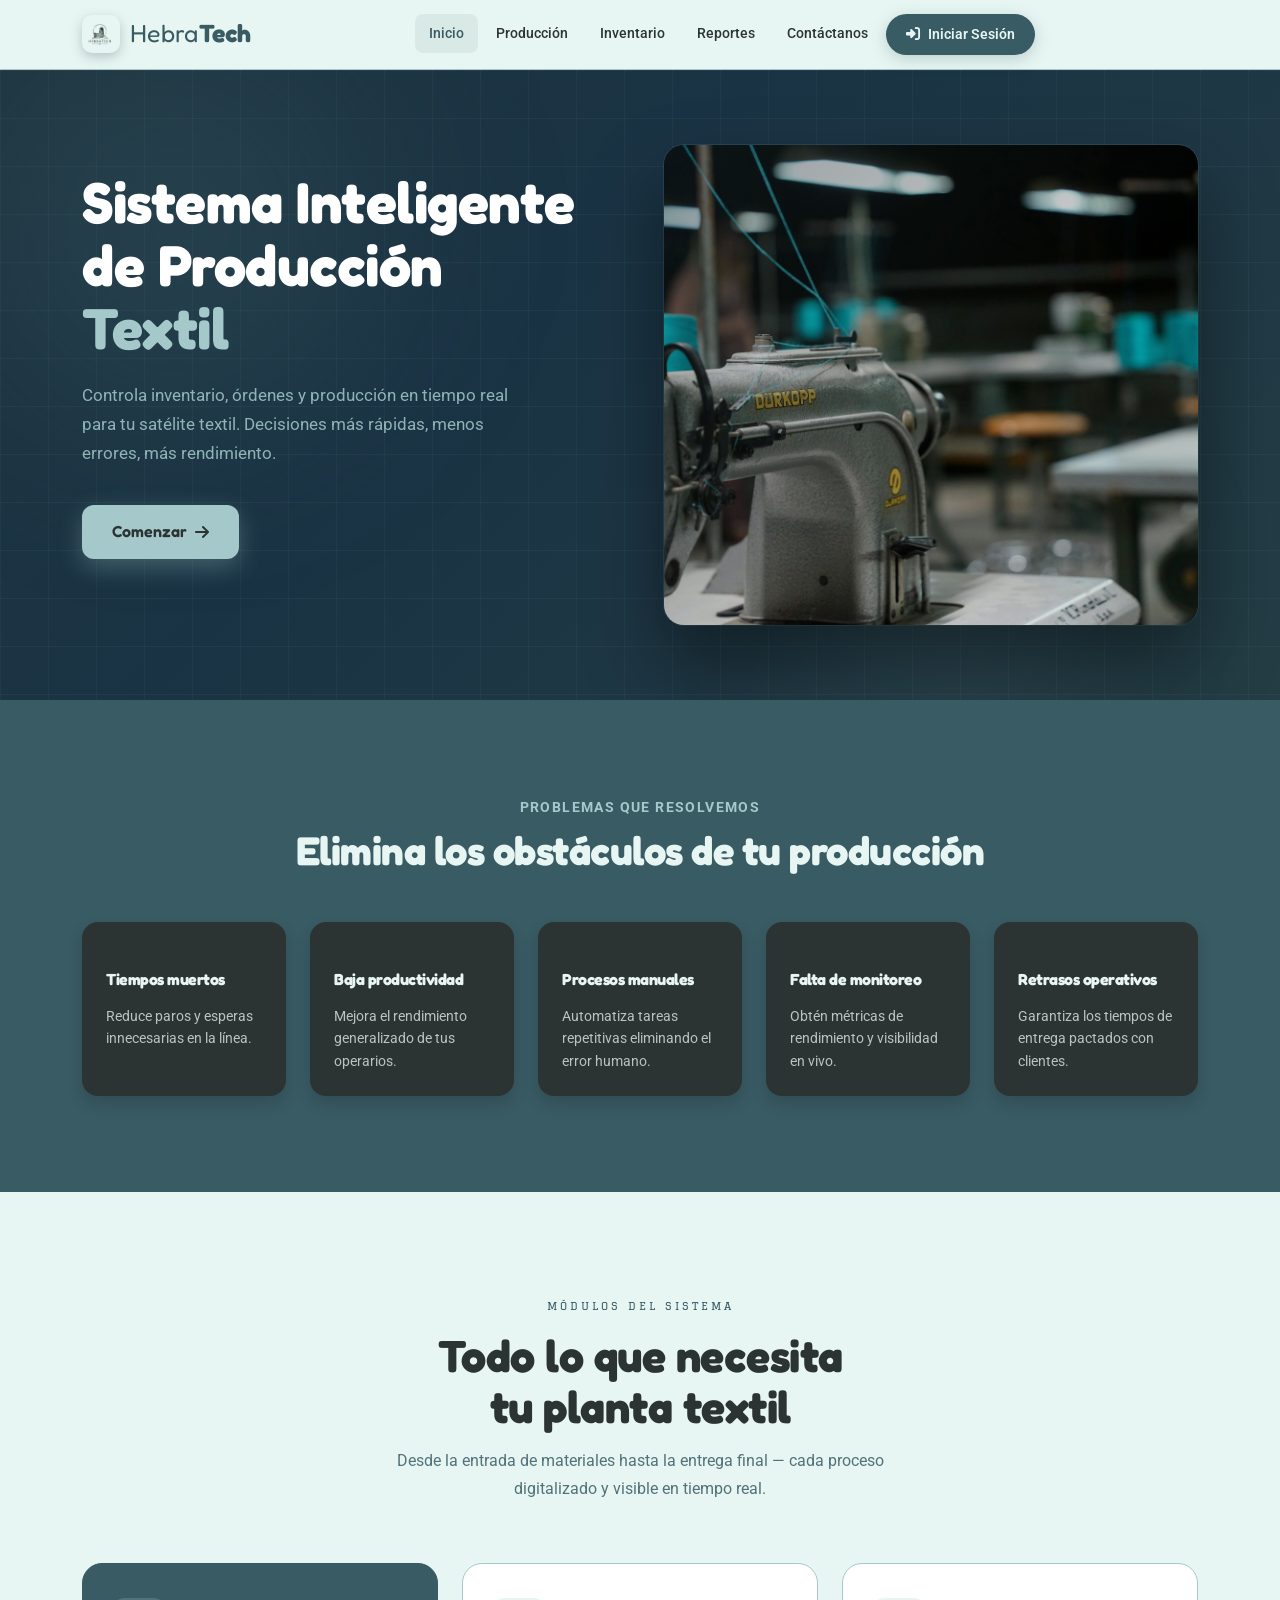
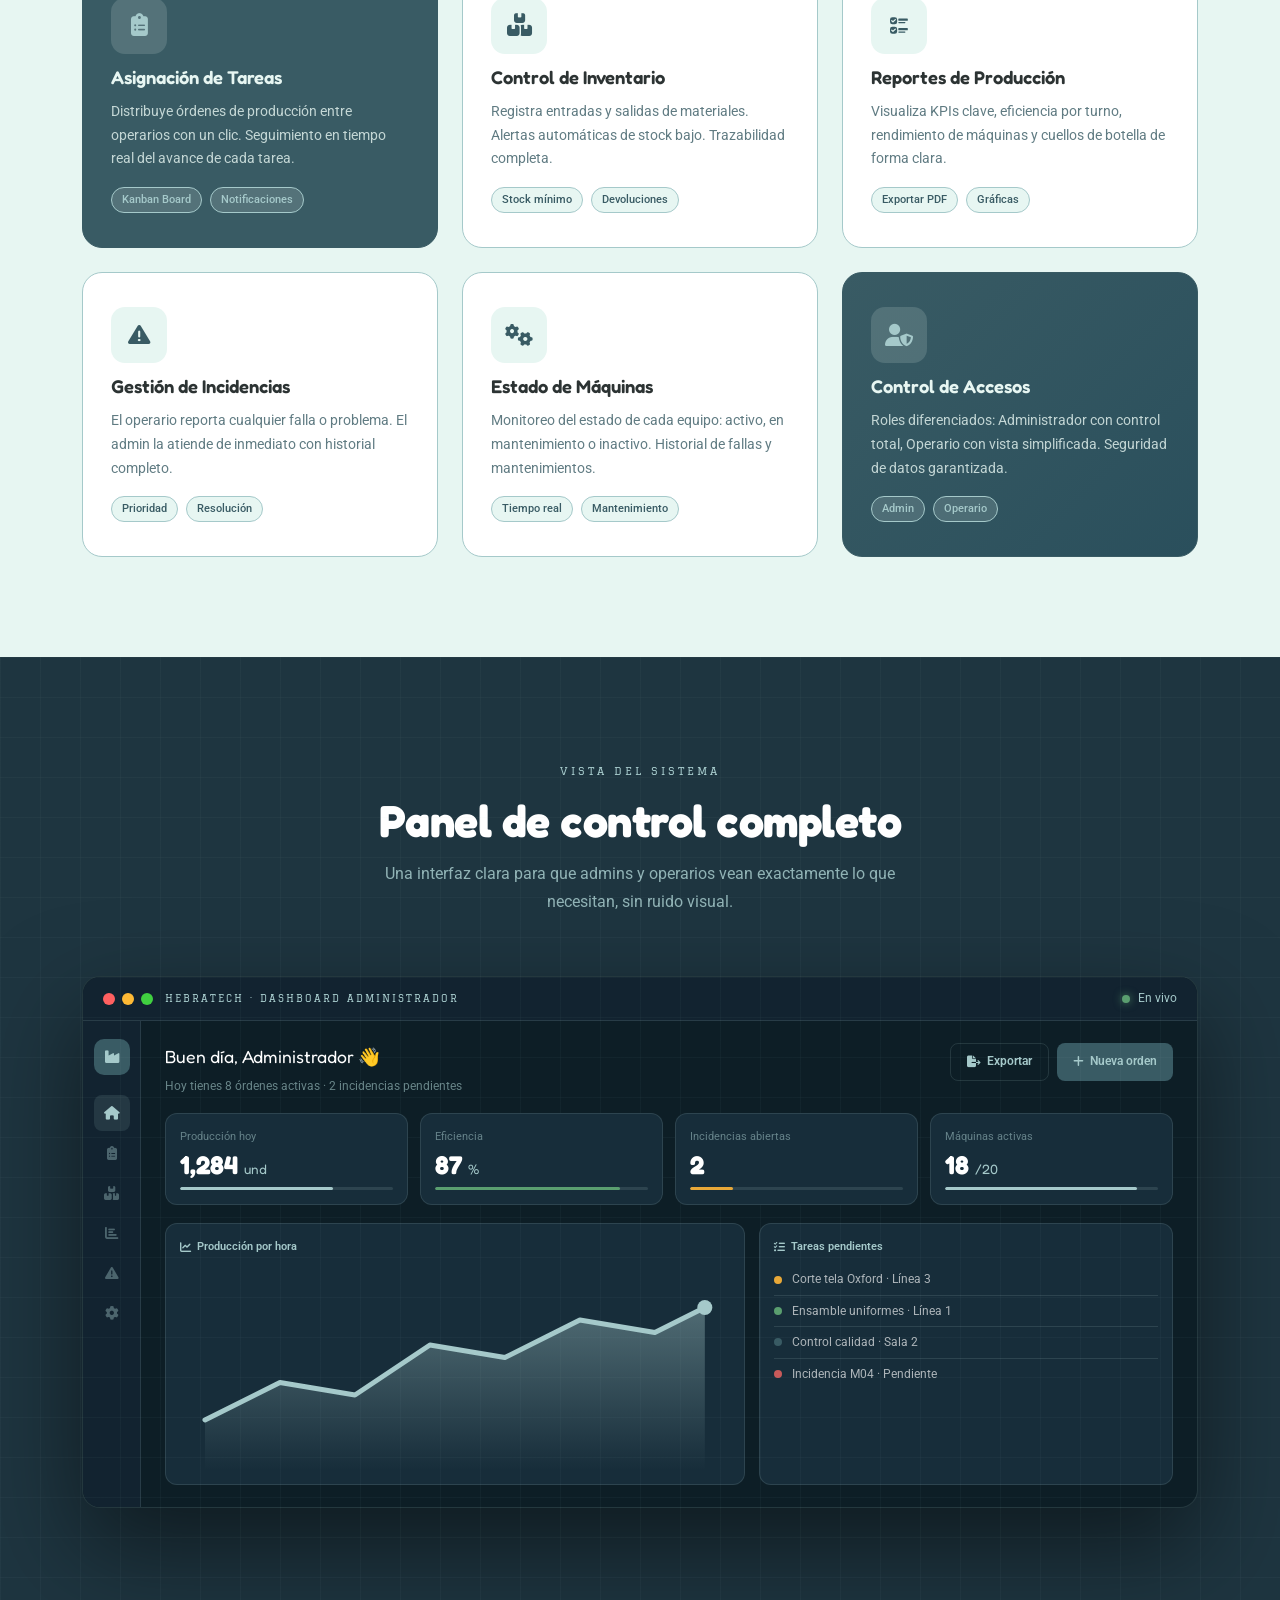
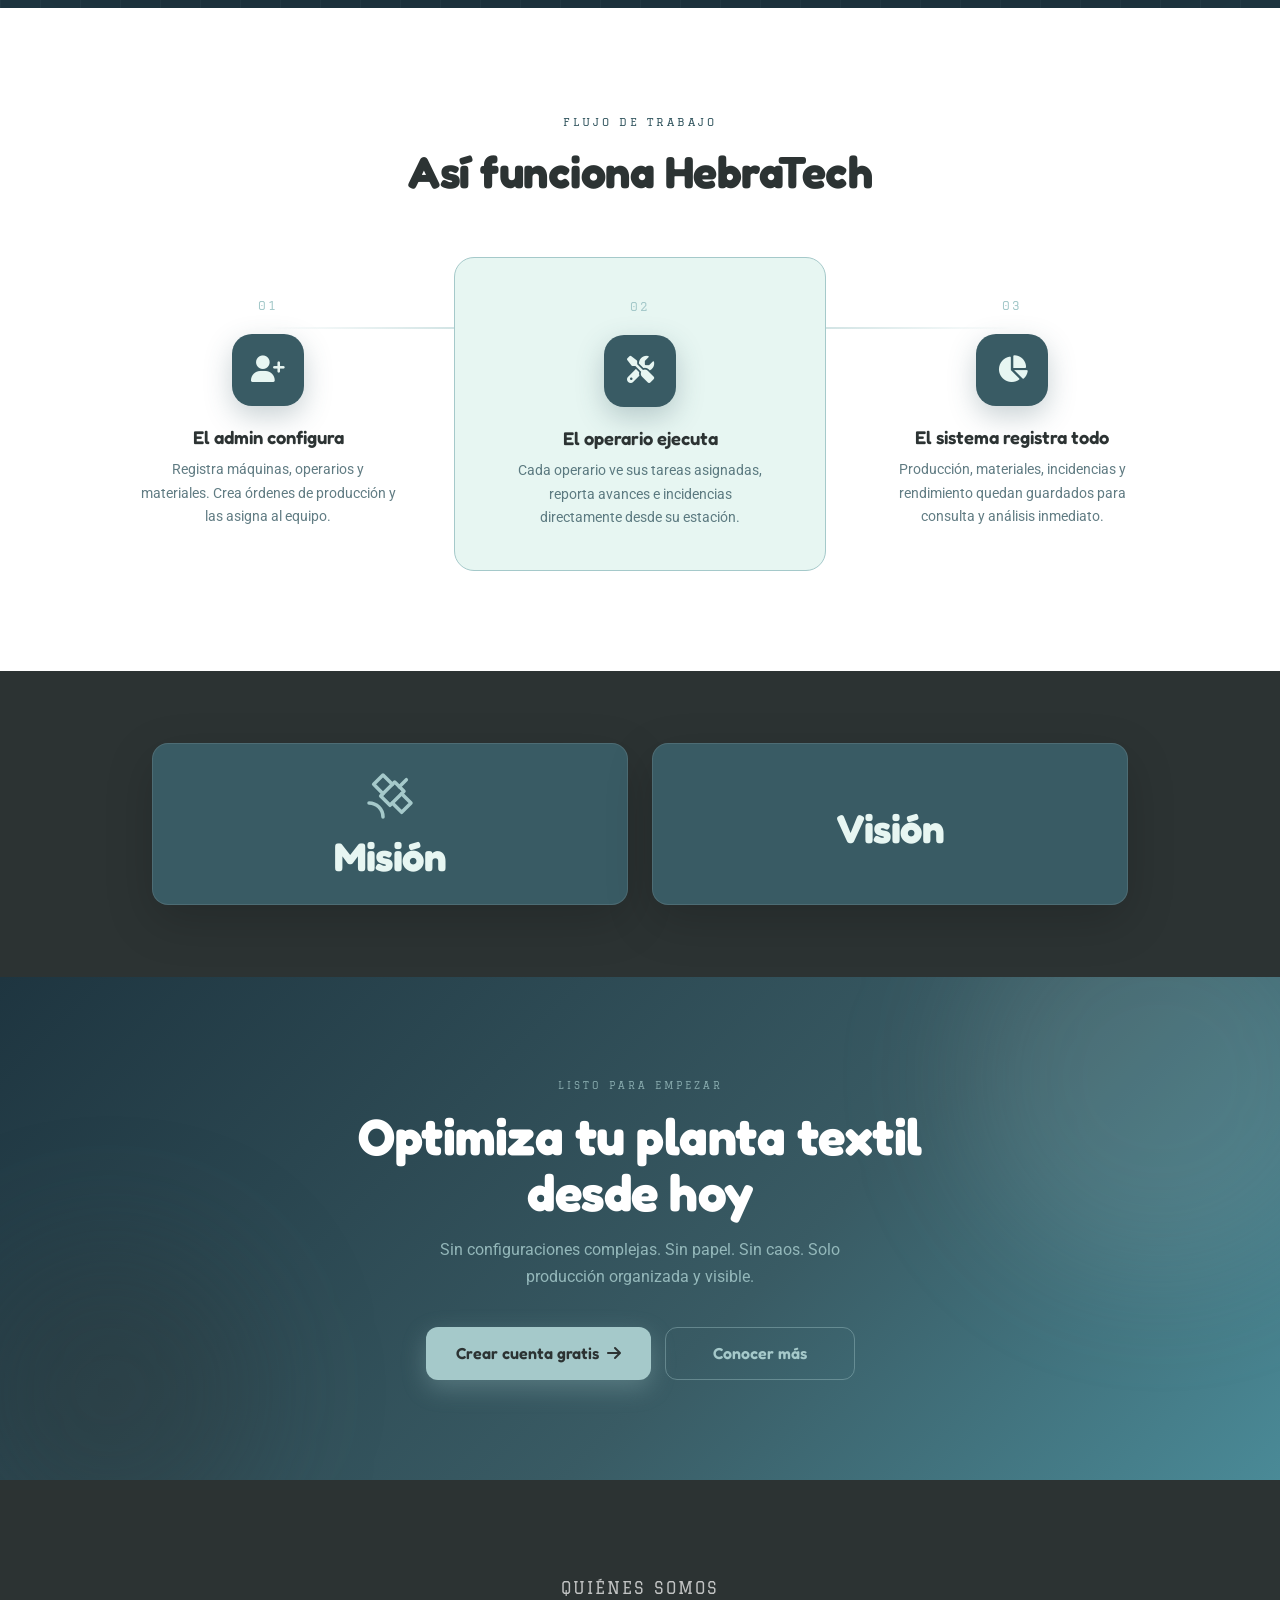
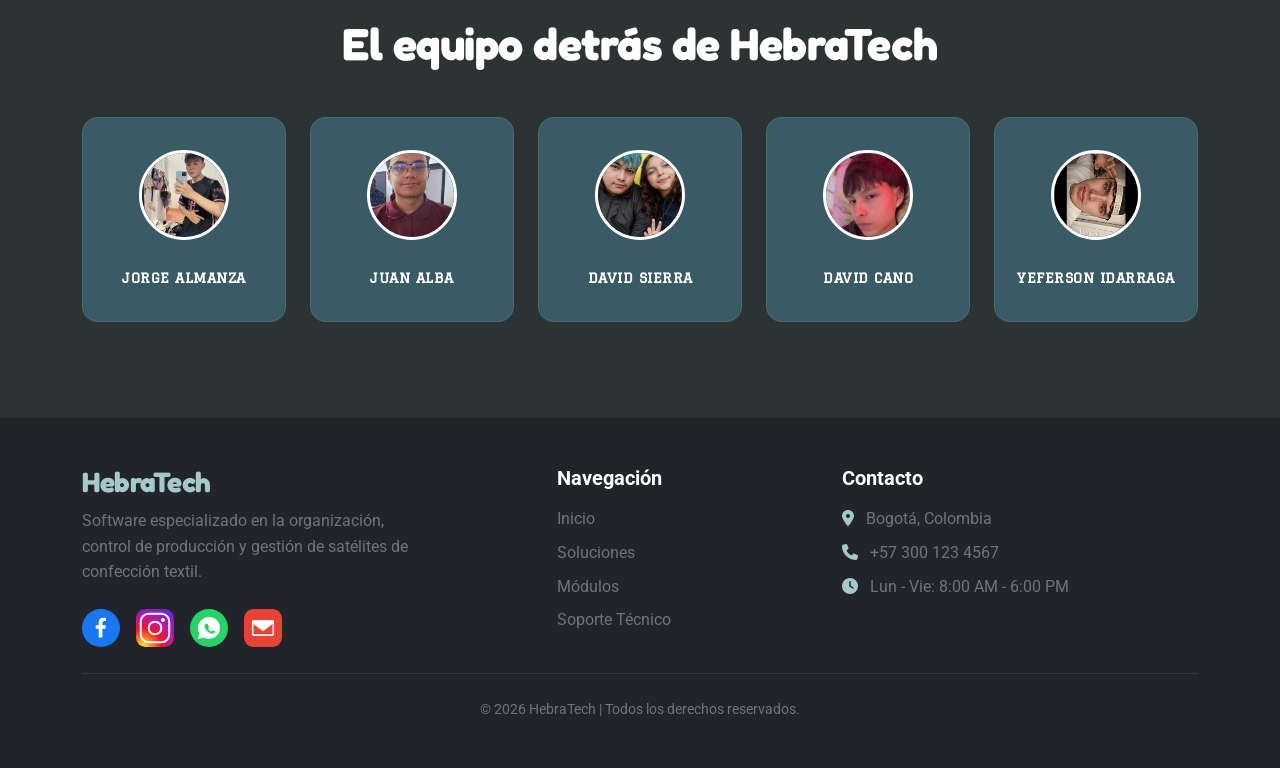
==== commit 0a5fad35: "Actualice login, admin y usuarios" ====
--- a/index.html
+++ b/index.html
@@ -23,7 +23,7 @@
     <link rel="stylesheet" href="css/style.css" />
 </head>
 
-<body>
+<body id="inicio">
 
     <!-- ── NAVBAR ── -->
     <nav class="ht-navbar navbar navbar-expand-lg">
@@ -43,15 +43,31 @@
 
             <div class="collapse navbar-collapse" id="mainNav">
                 <ul class="navbar-nav mx-auto gap-1">
-                    <li class="nav-item"><a class="ht-nav-link active" href="#">Inicio</a></li>
-                    <li class="nav-item"><a class="ht-nav-link" href="#">Producción</a></li>
-                    <li class="nav-item"><a class="ht-nav-link" href="#">Inventario</a></li>
-                    <li class="nav-item"><a class="ht-nav-link" href="#">Reportes</a></li>
-                </ul>
-                <a href="auth/iniciosesion.html" class="btn-ht-login">
-                    <i class="fas fa-right-to-bracket"></i>
-                    <span>Iniciar Sesión</span>
-                </a>
+                    <ul class="navbar-nav mx-auto gap-1">
+                        <li class="nav-item">
+                            <a class="ht-nav-link active" href="#inicio">Inicio</a>
+                        </li>
+
+                        <li class="nav-item">
+                            <a class="ht-nav-link" href="#features">Producción</a>
+                        </li>
+
+                        <li class="nav-item">
+                            <a class="ht-nav-link" href="#demo">Inventario</a>
+                        </li>
+
+                        <li class="nav-item">
+                            <a class="ht-nav-link" href="#soluciones">Reportes</a>
+                        </li>
+
+                        <li class="nav-item">
+                            <a class="ht-nav-link" href="#contacto">Contáctanos</a>
+                        </li>
+                    </ul>
+                    <a href="auth/iniciosesion.html" class="btn-ht-login">
+                        <i class="fas fa-right-to-bracket"></i>
+                        <span>Iniciar Sesión</span>
+                    </a>
             </div>
 
         </div>
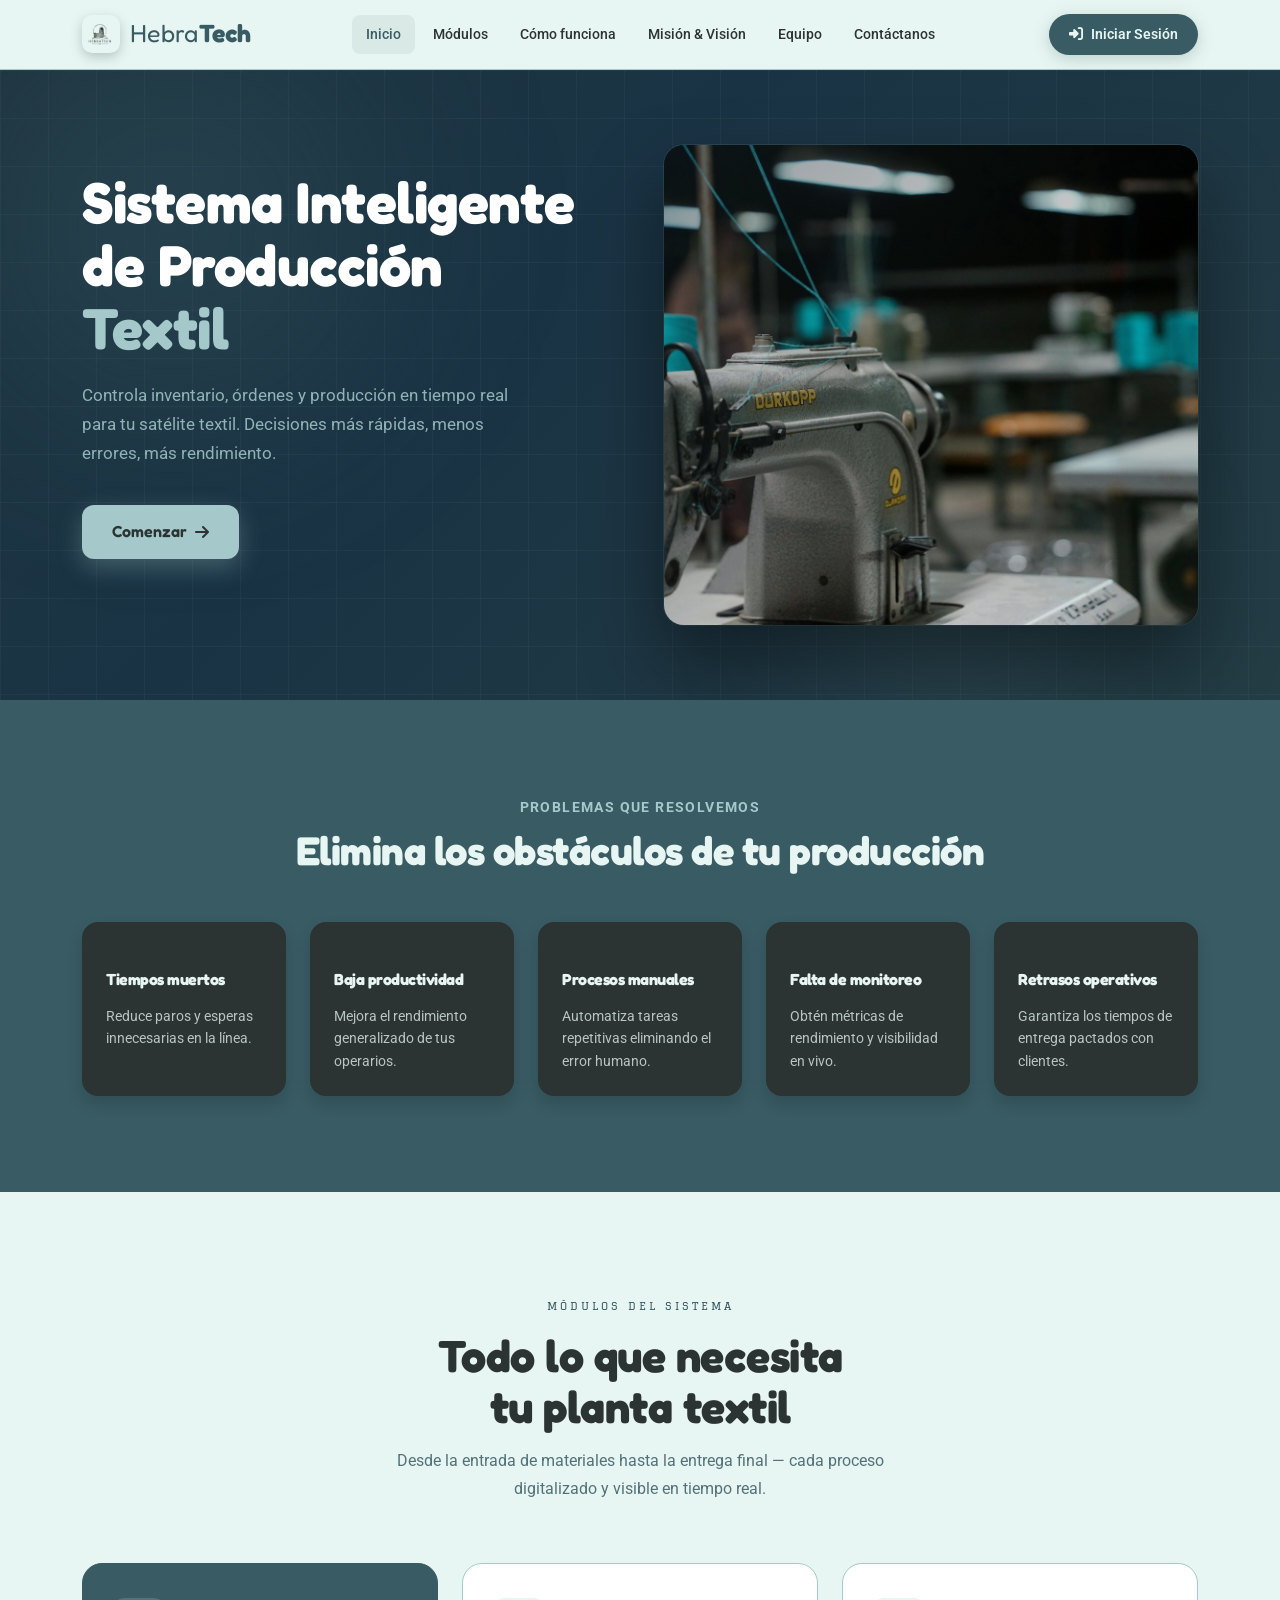
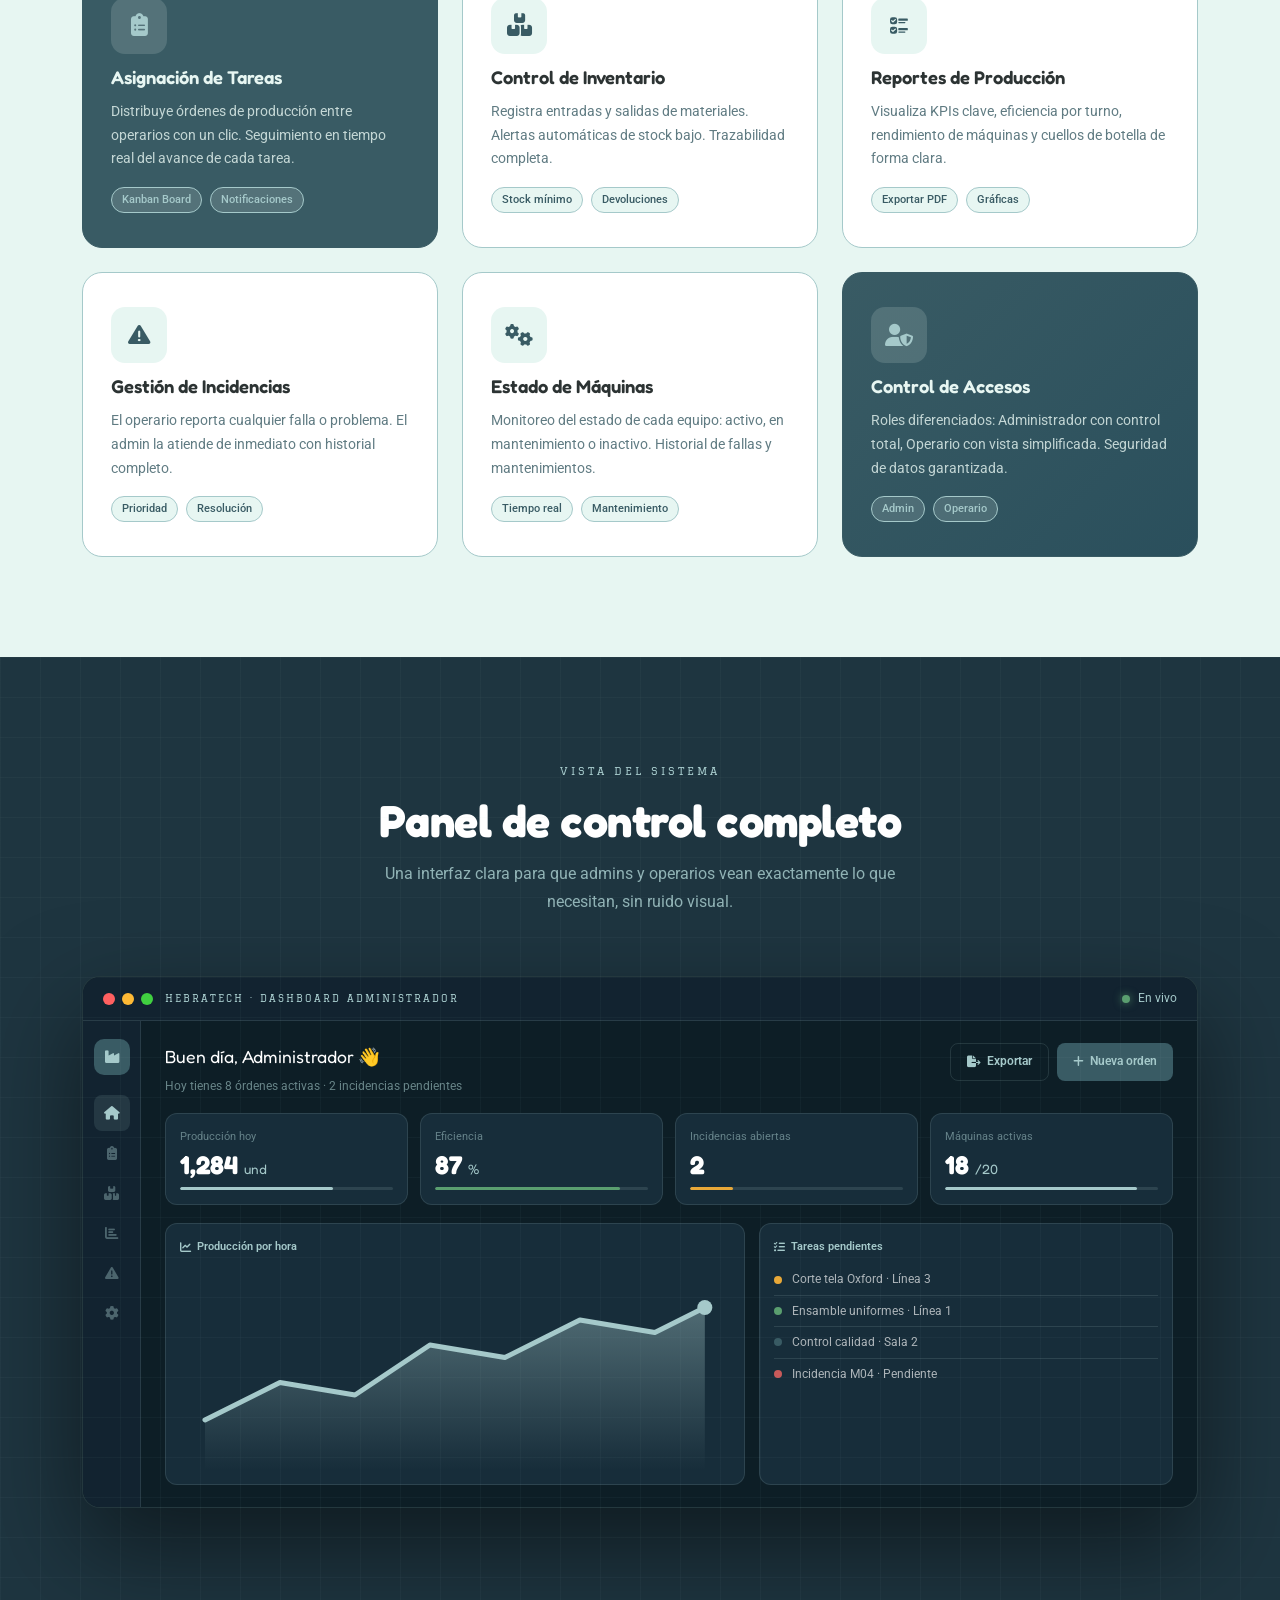
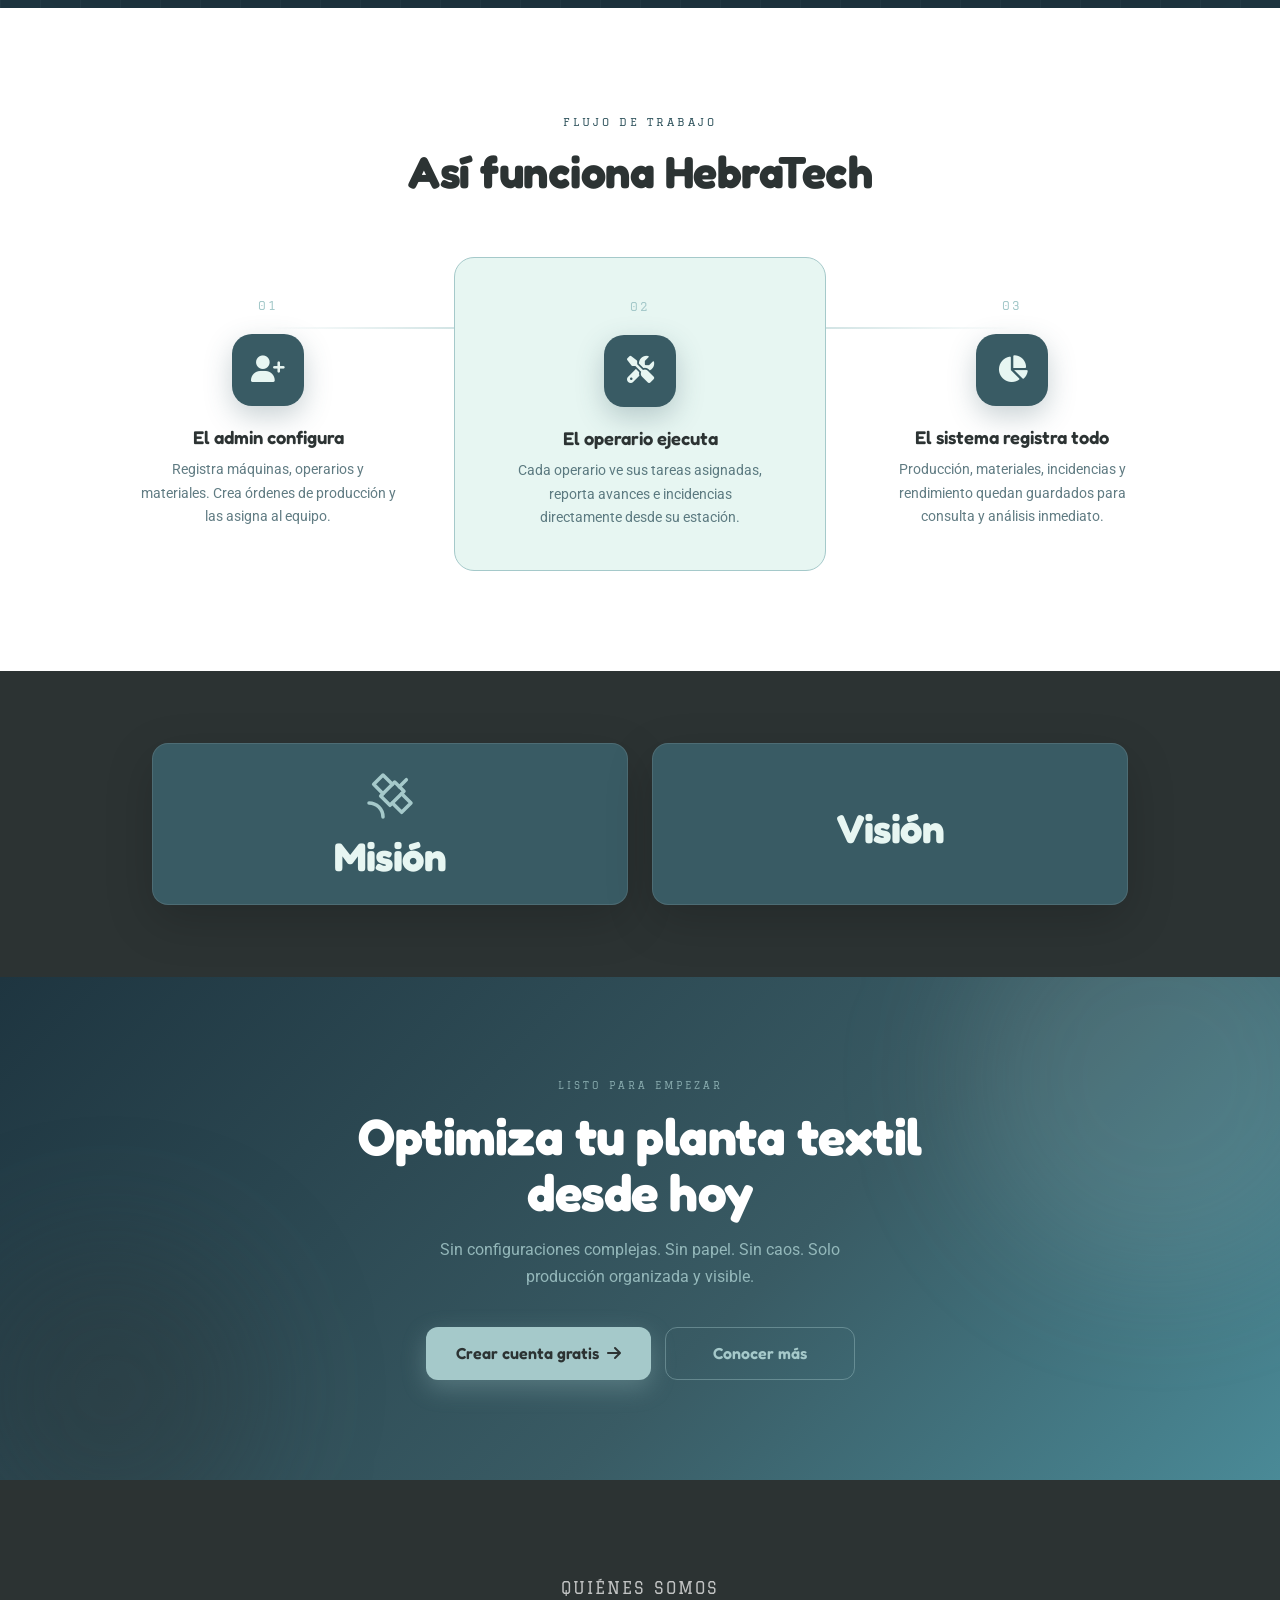
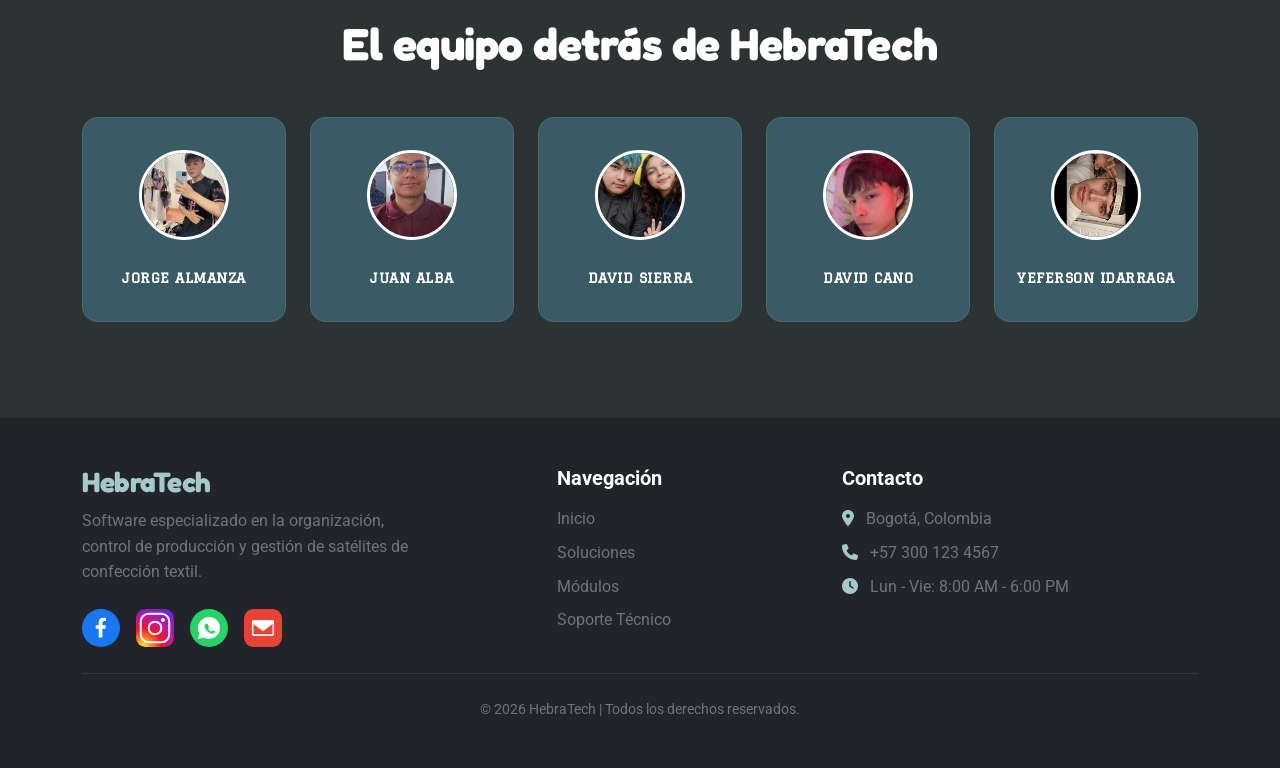
==== commit 19d44e5c: "Index update" ====
--- a/index.html
+++ b/index.html
@@ -23,7 +23,7 @@
     <link rel="stylesheet" href="css/style.css" />
 </head>
 
-<body id="inicio">
+<body>
 
     <!-- ── NAVBAR ── -->
     <nav class="ht-navbar navbar navbar-expand-lg">
@@ -43,31 +43,17 @@
 
             <div class="collapse navbar-collapse" id="mainNav">
                 <ul class="navbar-nav mx-auto gap-1">
-                    <ul class="navbar-nav mx-auto gap-1">
-                        <li class="nav-item">
-                            <a class="ht-nav-link active" href="#inicio">Inicio</a>
-                        </li>
-
-                        <li class="nav-item">
-                            <a class="ht-nav-link" href="#features">Producción</a>
-                        </li>
-
-                        <li class="nav-item">
-                            <a class="ht-nav-link" href="#demo">Inventario</a>
-                        </li>
-
-                        <li class="nav-item">
-                            <a class="ht-nav-link" href="#soluciones">Reportes</a>
-                        </li>
-
-                        <li class="nav-item">
-                            <a class="ht-nav-link" href="#contacto">Contáctanos</a>
-                        </li>
-                    </ul>
-                    <a href="auth/iniciosesion.html" class="btn-ht-login">
-                        <i class="fas fa-right-to-bracket"></i>
-                        <span>Iniciar Sesión</span>
-                    </a>
+                    <li class="nav-item"><a class="ht-nav-link active" href="#inicio">Inicio</a></li>
+                    <li class="nav-item"><a class="ht-nav-link" href="#modulos">Módulos</a></li>
+                    <li class="nav-item"><a class="ht-nav-link" href="#como-funciona">Cómo funciona</a></li>
+                    <li class="nav-item"><a class="ht-nav-link" href="#mision-vision">Misión & Visión</a></li>
+                    <li class="nav-item"><a class="ht-nav-link" href="#equipo">Equipo</a></li>
+                    <li class="nav-item"><a class="ht-nav-link" href="#contacto">Contáctanos</a></li>
+                </ul>
+                <a href="auth/iniciosesion.html" class="btn-ht-login">
+                    <i class="fas fa-right-to-bracket"></i>
+                    <span>Iniciar Sesión</span>
+                </a>
             </div>
 
         </div>
@@ -75,7 +61,7 @@
 
 
     <!-- ── HERO ── -->
-    <section class="ht-hero">
+    <section class="ht-hero" id="inicio">
         <div class="hero-grid-overlay"></div>
         <div class="orb orb-1"></div>
         <div class="orb orb-2"></div>
@@ -171,7 +157,7 @@
     </section>
 
     <!-- ── FEATURES ── -->
-    <section class="ht-features" id="features">
+    <section class="ht-features" id="modulos">
         <div class="container-xl">
             <div class="text-center section-head">
                 <div class="section-eyebrow">MÓDULOS DEL SISTEMA</div>
@@ -397,7 +383,7 @@
     </section>
 
     <!-- ── HOW IT WORKS ── -->
-    <section class="ht-how">
+    <section class="ht-how" id="como-funciona">
         <div class="container-xl">
             <div class="text-center section-head">
                 <div class="section-eyebrow">FLUJO DE TRABAJO</div>
@@ -631,10 +617,10 @@
                 <div class="col-md-3">
                     <h5 class="fw-bold mb-3" style="color: #ffffff;">Navegación</h5>
                     <ul class="list-unstyled d-flex flex-column gap-2">
-                        <li><a href="#" class="text-secondary text-decoration-none hover-link">Inicio</a></li>
+                        <li><a href="#inicio" class="text-secondary text-decoration-none hover-link">Inicio</a></li>
                         <li><a href="#soluciones" class="text-secondary text-decoration-none hover-link">Soluciones</a>
                         </li>
-                        <li><a href="#features" class="text-secondary text-decoration-none hover-link">Módulos</a></li>
+                        <li><a href="#modulos" class="text-secondary text-decoration-none hover-link">Módulos</a></li>
                         <li><a href="#contacto" class="text-secondary text-decoration-none hover-link">Soporte
                                 Técnico</a></li>
                     </ul>
@@ -661,6 +647,25 @@
 
     <!-- Bootstrap JS -->
     <script>
+        // Smooth scroll para links ancla del navbar
+        document.querySelectorAll('a[href^="#"]').forEach(link => {
+            link.addEventListener('click', function (e) {
+                const targetId = this.getAttribute('href');
+                if (targetId === '#') return;
+                const target = document.querySelector(targetId);
+                if (target) {
+                    e.preventDefault();
+                    target.scrollIntoView({ behavior: 'smooth', block: 'start' });
+
+                    // Cierra el menú móvil si está abierto
+                    const navCollapse = document.querySelector('#mainNav');
+                    if (navCollapse && navCollapse.classList.contains('show')) {
+                        const toggler = document.querySelector('.navbar-toggler');
+                        toggler && toggler.click();
+                    }
+                }
+            });
+        });
         // Intersection Observer para las animaciones de aparición
         const observer = new IntersectionObserver((entries) => {
             entries.forEach(e => {
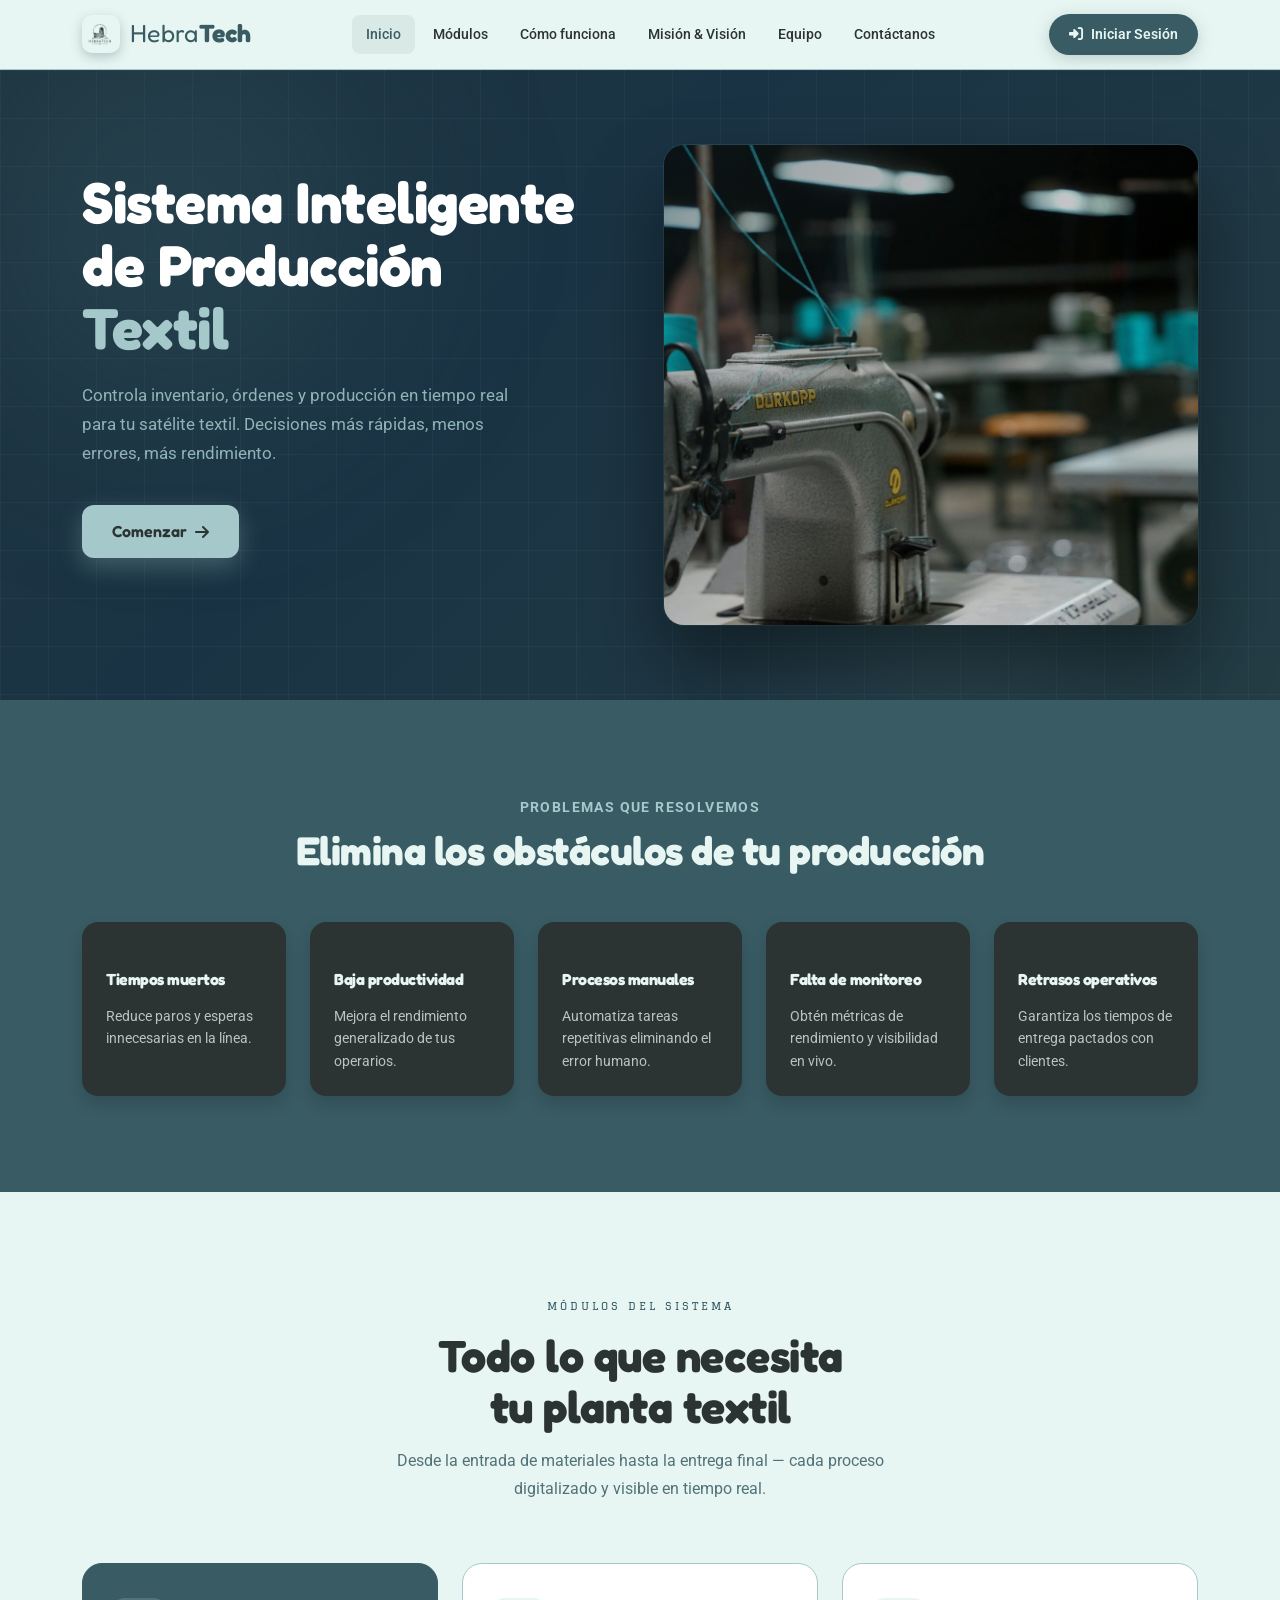
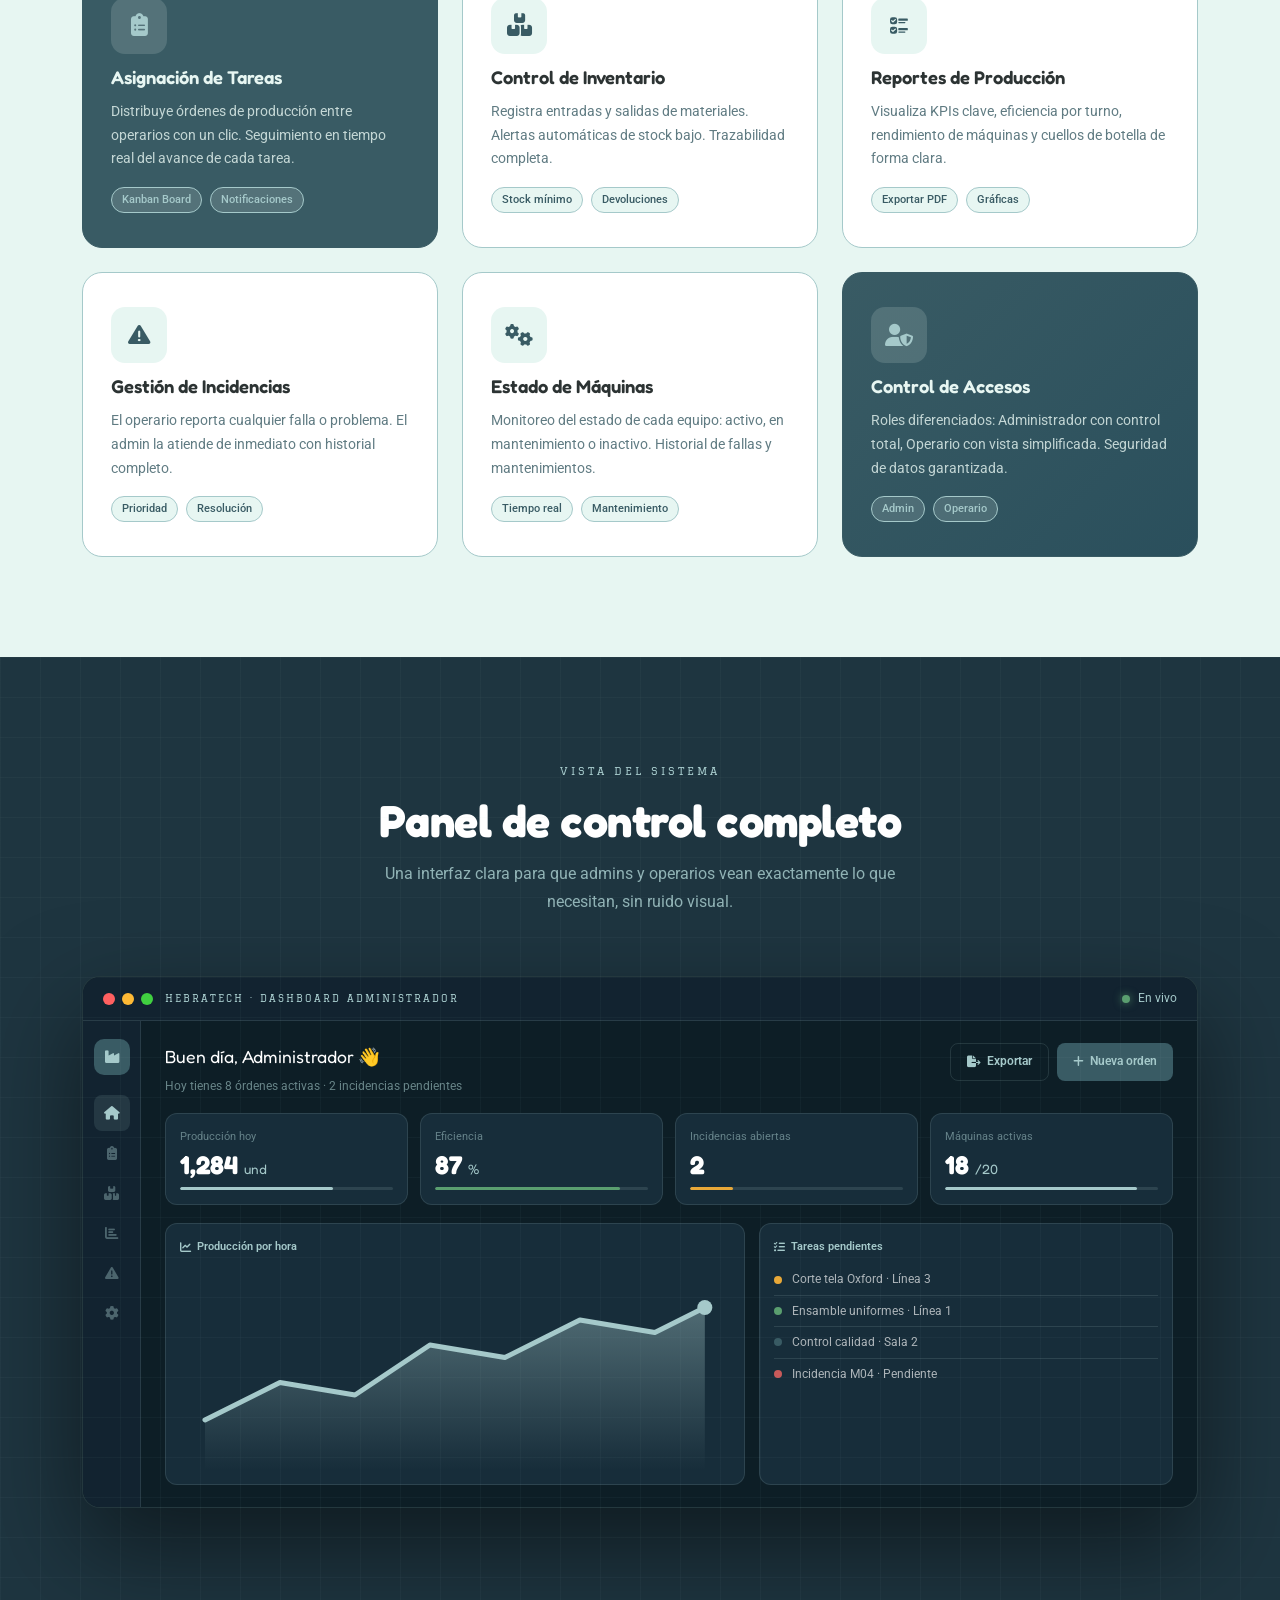
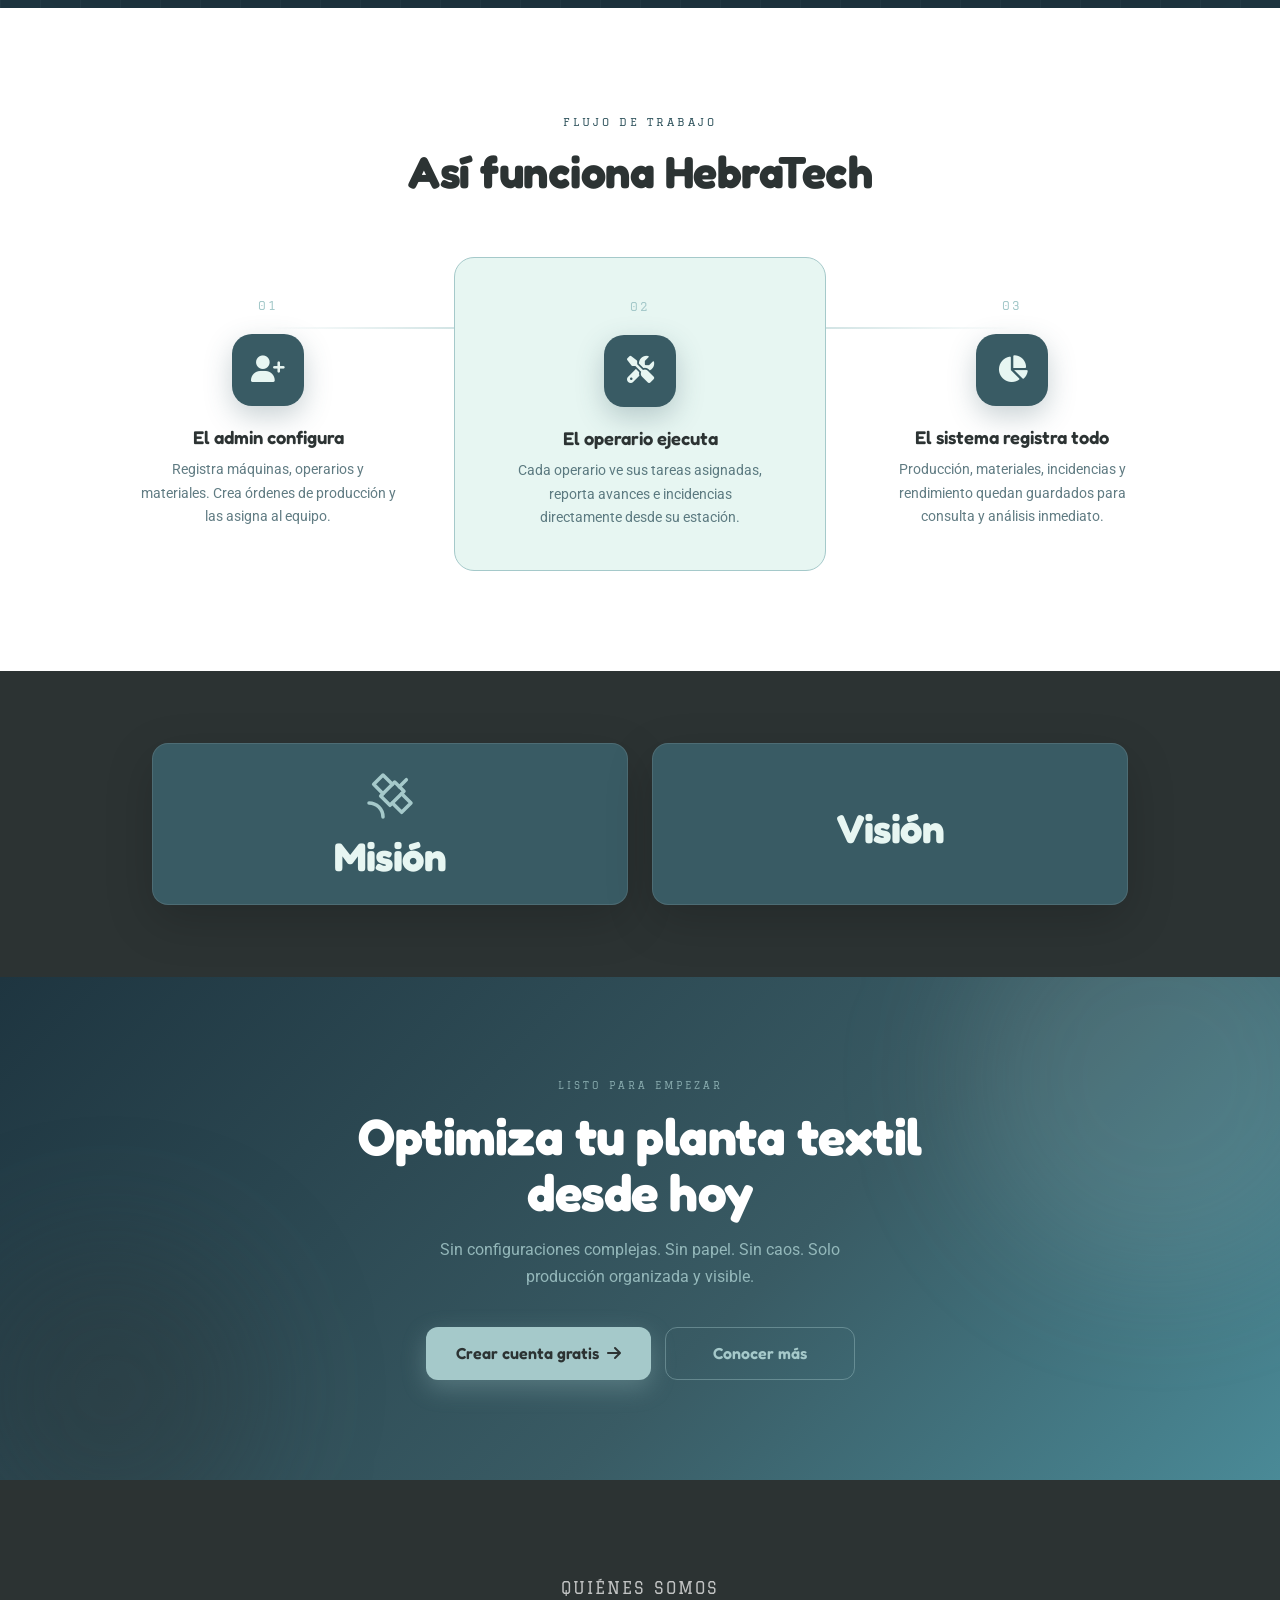
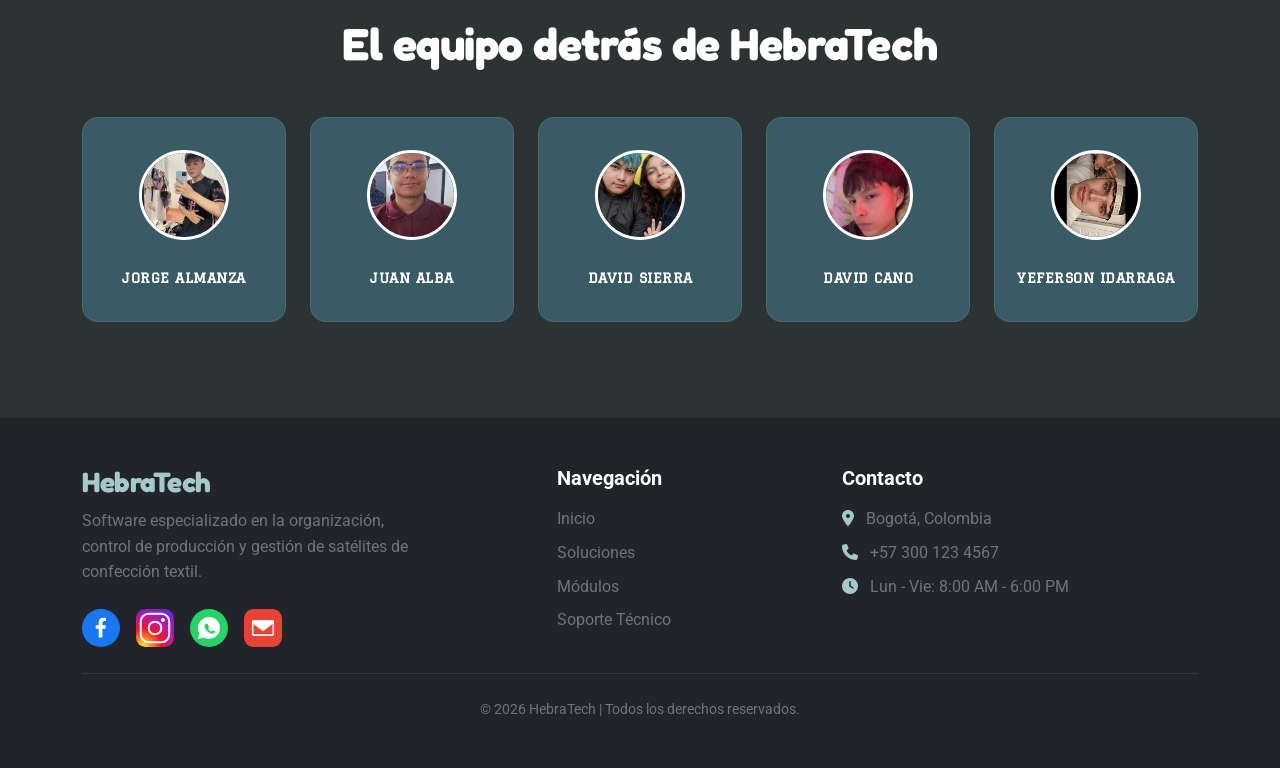
==== commit 9c91c6c3: "boton hamurguesa" ====
--- a/index.html
+++ b/index.html
@@ -18,6 +18,8 @@
 
     <!-- Font Awesome 6 -->
     <link rel="stylesheet" href="https://cdnjs.cloudflare.com/ajax/libs/font-awesome/6.5.0/css/all.min.css" />
+    <!-- boton hamurguesa-->
+    <script src="https://cdn.jsdelivr.net/npm/bootstrap@5.3.3/dist/js/bootstrap.bundle.min.js"></script>
 
     <!-- Custom CSS -->
     <link rel="stylesheet" href="css/style.css" />
--- a/css/style.css
+++ b/css/style.css
@@ -127,6 +127,42 @@
   color: var(--primary);
   font-size: 1.2rem;
   padding: 4px 8px;
+}
+
+/*boton hamurguesa mejorado*/
+@media (max-width: 991.98px) {
+s
+  #mainNav {
+    padding: 1rem 0;
+  }
+
+  #mainNav .navbar-nav {
+    align-items: center;
+    gap: 0 !important;
+    width: 100%;
+  }
+
+  #mainNav .nav-item {
+    width: 100%;
+    text-align: center;
+  }
+
+  #mainNav .ht-nav-link {
+    font-size: 1.15rem;
+    padding: 0.75rem 1rem;
+    display: block;
+    width: 100%;
+  }
+
+  #mainNav .btn-ht-login {
+    display: flex;
+    justify-content: center;
+    margin: 0.75rem auto 0;
+    width: 85%;
+    font-size: 1.1rem;
+    padding: 0.75rem 1.5rem;
+  }
+
 }
 
 
